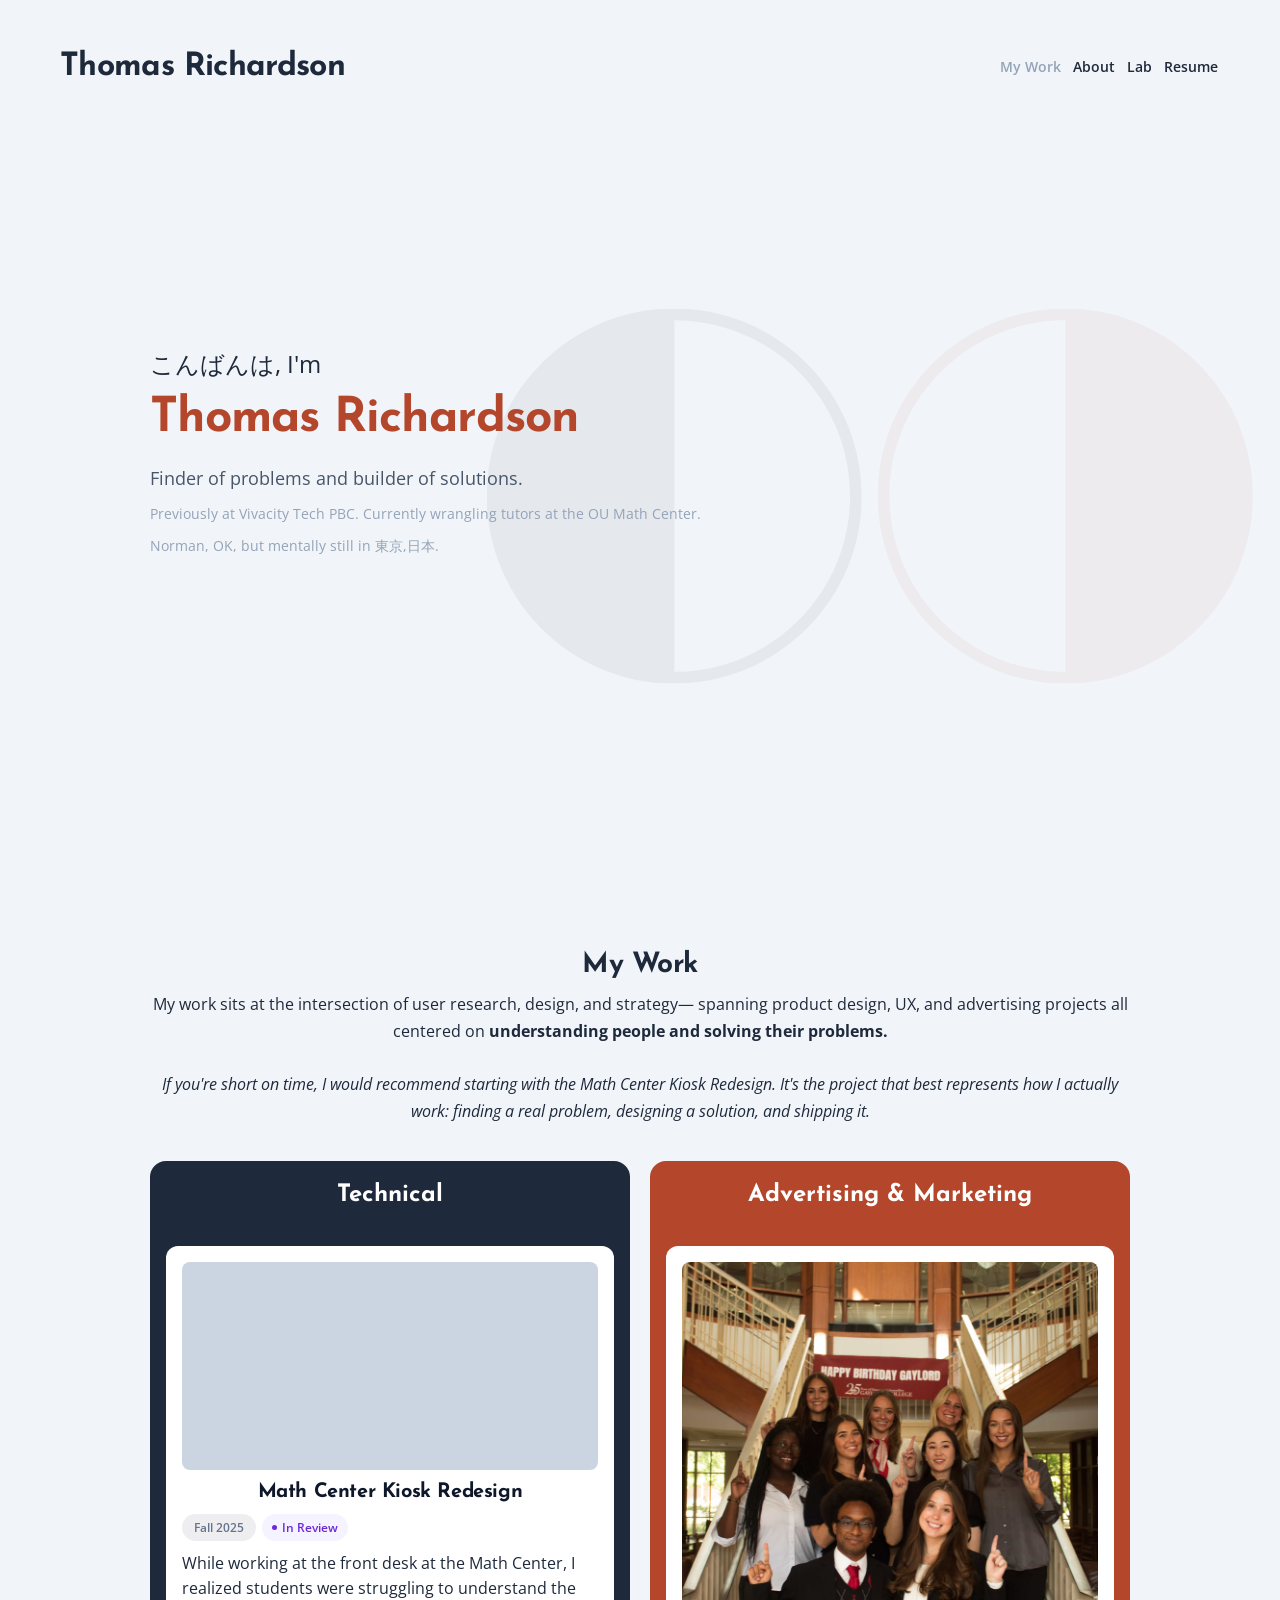
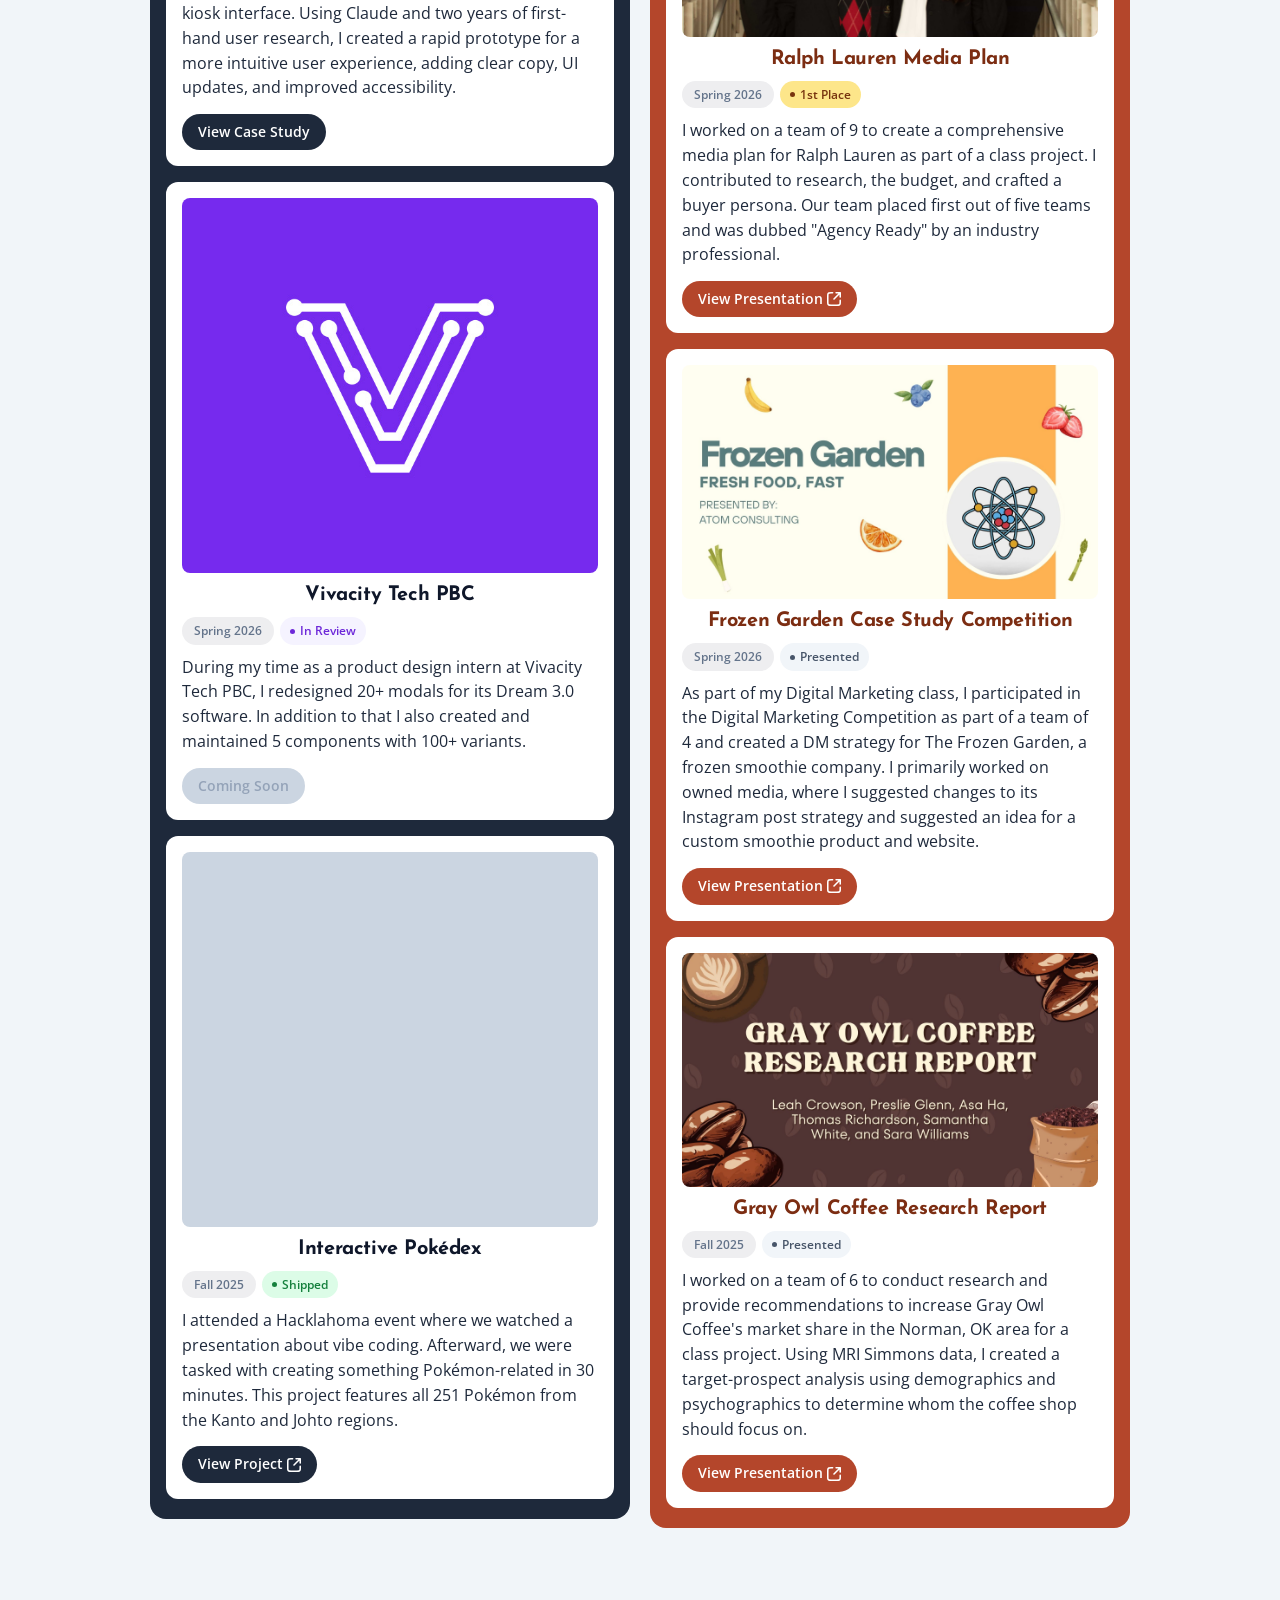
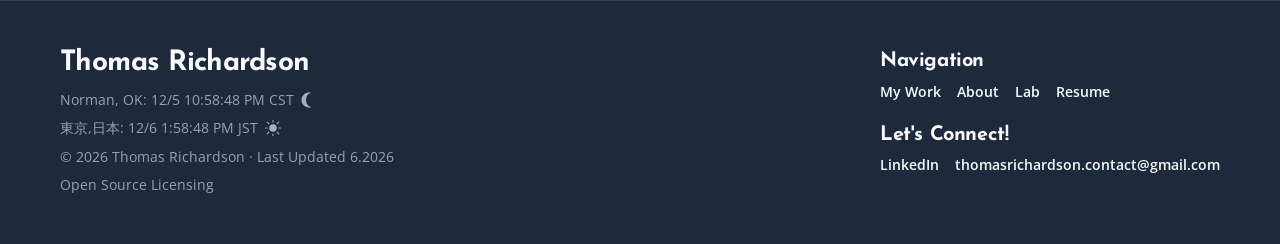
==== index.html @ 45c479e2 "small fixes" ====
<!DOCTYPE html>
<html lang="en">
<head>
    <meta charset="UTF-8">
    <meta name="viewport" content="width=device-width, initial-scale=1.0">
    <title>Thomas Richardson</title>

    <link rel="preconnect" href="https://fonts.googleapis.com">
    <link rel="preconnect" href="https://fonts.gstatic.com" crossorigin>
    <link href="https://fonts.googleapis.com/css2?family=Josefin+Sans:ital,wght@0,100..700;1,100..700&family=Open+Sans:ital,wght@0,300..800;1,300..800&display=swap" rel="stylesheet">

    <link rel="stylesheet" href="style.css">
    <link rel="icon" href="assets/icons/favicon-3.svg" type="image/x-icon">
</head>
<body>

    <header>
        <div class="header-brand">
            <h1>Thomas Richardson</h1>
        </div>
        <!-- What's 9+10? -->
        <nav>
            <a href="index.html" aria-current="page">My Work</a>
            <a href="about.html">About</a>
            <a href="lab.html">Lab</a>
            <a href="https://drive.google.com/file/d/1ifYvQtbWwjS5o_CL6y_tdVg-JoAAnCD_/view?usp=sharing" target="_blank" rel="noopener noreferrer">Resume</a>
        </nav>
    </header>

    <main>
        <!-- Hero -->
        <section id="hero-section">
            <div class="hero-bg-icons" aria-hidden="true">
                <img src="assets/icons/favicon-4.svg" alt="" class="hero-bg-icon">
                <img src="assets/icons/favicon-3.svg" alt="" class="hero-bg-icon">
            </div>
            <div class="hero-left">
                <p class="hero-greeting"><span id="hero-greeting-text"></span>, I'm</p>
                <h2 class="hero-name"><span class="hero-name-rust">Thomas Richardson</span></h2>
                <p class="hero-tagline">Finder of problems and builder of solutions.</p>
                <p class="hero-location">Previously at Vivacity Tech PBC. Currently wrangling tutors at the OU Math Center.</p>
                <p class="hero-location">Norman, OK, but mentally still in <span class="jp-label" data-translation="Tokyo, Japan">東京,日本</span>.</p>
            </div>
        </section>

        <!-- My Work -->
        <section id="work-section">
            <div class="work-intro">
                <h2>My Work</h2>
                <p>My work sits at the intersection of user research, design, and strategy— spanning product design, UX, and advertising projects all centered on <strong>understanding people and solving their problems.</strong></p>
                <br>
                <p><em>If you're short on time, I would recommend starting with the Math Center Kiosk Redesign. It's the project that best represents how I actually work: finding a real problem, designing a solution, and shipping it.</em></p>
            </div>

            <div class="project-grid">

                <!-- Technical Column -->
                <div class="column tech-column">
                    <div class="column-header">
                        <h3>Technical</h3>
                    </div>

                    <div class="project-card">
                        <video src="assets/mc-demo.mp4" class="card-img" autoplay loop muted playsinline style="height: auto !important; aspect-ratio: unset !important;"></video>
                        <h4>Math Center Kiosk Redesign</h4>
                        <div class="card-meta">
                            <span class="card-date">Fall 2025</span>
                            <span class="status-badge status-in-review">In Review</span>
                        </div>
                        <p>While working at the front desk at the Math Center, I realized students were struggling to understand the kiosk interface. Using Claude and two years of first-hand user research, I created a rapid prototype for a more intuitive user experience, adding clear copy, UI updates, and improved accessibility.</p>
                        <div class="card-actions">
                            <a href="math-center.html" class="btn-project-tech">View Case Study</a>
                        </div>
                    </div>
                    <div class="project-card">
                        <img src="assets/vivacity-tech.jpg" alt="Vivacity Tech PBC" class="card-img">
                        <h4>Vivacity Tech PBC</h4>
                        <div class="card-meta">
                            <span class="card-date">Spring 2026</span>
                            <span class="status-badge status-in-review">In Review</span>
                        </div>
                        <p>During my time as a product design intern at Vivacity Tech PBC, I redesigned 20+ modals for its Dream 3.0 software. In addition to that I also created and maintained 5 components with 100+ variants.</p>
                        <div class="card-actions">
                            <a href="https://www.vivacitytech.com/" target="_blank" rel="noopener noreferrer" class="btn-project-tech btn-coming-soon"><span class="status-pulse">Coming Soon</span></a>
                        </div>
                    </div>
                    <div class="project-card">
                        <video src="assets/pokemon-demo.mp4" class="card-img" autoplay loop muted playsinline></video>
                        <h4>Interactive Pokédex</h4>
                        <div class="card-meta">
                            <span class="card-date">Fall 2025</span>
                            <span class="status-badge status-shipped">Shipped</span>
                        </div>
                        <p>I attended a Hacklahoma event where we watched a presentation about vibe coding. Afterward, we were tasked with creating something Pokémon-related in 30 minutes. This project features all 251 Pokémon from the Kanto and Johto regions.</p>
                        <div class="card-actions">
                            <a href="https://thomvrich.github.io/pokedex/" target="_blank" rel="noopener noreferrer" class="btn-project-tech">View Project<img src="assets/icons/link-external.svg" alt="" class="link-icon"></a>
                        </div>
                    </div>
                </div>
                <!-- Advertising Column -->
                <div class="column creative-column">
                    <div class="column-header">
                        <h3>Advertising & Marketing</h3>
                    </div>

                    <div class="project-card">
                        <img src="assets/ralph-lauren-media-plan.jpg" alt="Ralph Lauren Media Plan" class="card-img">
                        <h4>Ralph Lauren Media Plan</h4>
                        <div class="card-meta">
                            <span class="card-date">Spring 2026</span>
                            <span class="status-badge status-first-place">1st Place</span>
                        </div>
                        <p>I worked on a team of 9 to create a comprehensive media plan for Ralph Lauren as part of a class project. I contributed to research, the budget, and crafted a buyer persona. Our team placed first out of five teams and was dubbed "Agency Ready" by an industry professional.</p>
                        <div class="card-actions">
                            <a href="https://canva.link/yveqeu5c62xsq5v" target="_blank" rel="noopener noreferrer" class="btn-project-ad">View Presentation<img src="assets/icons/link-external.svg" alt="" class="link-icon"></a>
                        </div>
                    </div>
                    <div class="project-card">
                        <img src="assets/frozen-garden.jpg" style="width: 100% !important; height: auto !important; aspect-ratio: 16 / 9 !important;" alt="Frozen Garden Case Study Competition" class="card-img">
                        <h4>Frozen Garden Case Study Competition</h4>
                        <div class="card-meta">
                            <span class="card-date">Spring 2026</span>
                            <span class="status-badge status-presented">Presented</span>
                        </div>
                        <p>As part of my Digital Marketing class, I participated in the Digital Marketing Competition as part of a team of 4 and created a DM strategy for The Frozen Garden, a frozen smoothie company. I primarily worked on owned media, where I suggested changes to its Instagram post strategy and suggested an idea for a custom smoothie product and website.</p>
                        <div class="card-actions">
                            <a href="https://canva.link/cnprqzi3uy7ta7w" target="_blank" rel="noopener noreferrer" class="btn-project-ad">View Presentation<img src="assets/icons/link-external.svg" alt="" class="link-icon"></a>
                        </div>
                    </div>
                    <div class="project-card">
                        <img src="assets/advertising-research.jpg" style="width: 100% !important; height: auto !important; aspect-ratio: 16 / 9 !important;" alt="Advertising Research Final Project" class="card-img">
                        <h4>Gray Owl Coffee Research Report</h4>
                        <div class="card-meta">
                            <span class="card-date">Fall 2025</span>
                            <span class="status-badge status-presented">Presented</span>
                        </div>
                        <p>I worked on a team of 6 to conduct research and provide recommendations to increase Gray Owl Coffee's market share in the Norman, OK area for a class project. Using MRI Simmons data, I created a target-prospect analysis using demographics and psychographics to determine whom the coffee shop should focus on.</p>
                        <div class="card-actions">
                            <a href="https://canva.link/pqfmdhbxn6gltbz" target="_blank" rel="noopener noreferrer" class="btn-project-ad">View Presentation<img src="assets/icons/link-external.svg" alt="" class="link-icon"></a>
                        </div>
                    </div>
                </div>

            </div>
        </section>


    </main>

    <footer>
        <div class="footer-brand">
            <div class="footer-name-row">
                <span class="footer-site-name">Thomas Richardson</span>
            </div>
            <p class="footer-clock">
                <span id="footer-clock"></span>
                <span id="theme-visual"></span>
            </p>
            <p class="footer-clock">
                <span class="tokyo-clock-wrap"><span class="jp-label" data-translation="Tokyo, Japan">東京,日本</span>: <span id="tokyo-clock"></span></span>
                <span id="tokyo-theme-visual"></span>
            </p>
            <p class="footer-copy">&copy; 2026 Thomas Richardson &middot; Last Updated 6.2026</p>
            <a href="https://docs.google.com/document/d/16V4528uCrrYZ_4m90_WsU16_pIoXTy917-zLf2wckFU/edit?usp=sharing" target="_blank" rel="noopener noreferrer" class="license-link"><p class="footer-copy">Open Source Licensing</p></a>
        </div>
        <div class="footer-right">
            <div class="footer-nav-section">
                <h4 class="footer-section-heading">Navigation</h4>
                <div class="footer-nav-links">
                    <a href="index.html">My Work</a>
                    <a href="about.html">About</a>
                    <a href="lab.html">Lab</a>
                    <a href="https://drive.google.com/file/d/1ifYvQtbWwjS5o_CL6y_tdVg-JoAAnCD_/view?usp=sharing" target="_blank" rel="noopener noreferrer">Resume</a>
                </div>
            </div>
            <div class="footer-connect-section">
                <h4 class="footer-section-heading">Let's Connect!</h4>
                <div class="footer-contact-links">
                    <button>
                        <a href="https://www.linkedin.com/in/thomas-richardson-73a6ba322/" target="_blank" rel="noopener noreferrer">LinkedIn</a>
                    </button>
                    <button onclick="copyEmail()" id="emailBtn">
                        <span id="emailText">thomasrichardson.contact@gmail.com</span>
                    </button>
                </div>
            </div>
        </div>
    </footer>

    <script src="script.js"></script>

</body>
</html>
---- style.css ----
:root {
  --bg-global: #F1F5F9;
  --bg-card: #FFFFFF;
  --text-main: #1E293B;
  --tech-header-bg: #1E293B;
  --tech-header-text: #FFFFFF;
  --tech-title: #0F172A;
  --tech-cta-bg: #1E293B;
  --tech-cta-hover: #334155;

  --ad-header-bg: #B4462B;
  --ad-header-text: #FFFFFF;
  --ad-title: #7C2D12;
  --ad-cta-bg: #B4462B;
  --ad-cta-hover: #C2593F;

  --font-headings: 'Josefin Sans', sans-serif;
  --font-body: 'Open Sans', sans-serif;
}

/* ══════════════════════════════════════════════════════════════
   TYPOGRAPHY — all font sizes live here, edit freely
   ══════════════════════════════════════════════════════════════
   Scale (Major Third, base 16px = 1rem):
     body / p   1rem        16px
     h4         1.25rem     20px
     h3         1.5rem      24px
     h2         1.75rem     28px
     h1         2rem        32px
   ══════════════════════════════════════════════════════════════ */

/* ─ Scale defaults (body base is set in the body rule below) ─ */
h1 { font-size: 2rem;    }    /* 32px */
h2 { font-size: 1.75rem; }    /* 28px */
h3 { font-size: 1.5rem;  }    /* 24px */
h4 { font-size: 1.25rem; }    /* 20px */

/* ─ Component overrides ─ */
nav a               { font-size: 0.875rem;  }  /* 14px                     */
.btn-project-tech,
.btn-project-ad     { font-size: 0.875rem; }  /* 14px — project CTAs      */
.footer-clock       { font-size: 0.875rem;  }  /* 14px                     */
.footer-copy        { font-size: 0.875rem;  }  /* 14px                     */

/* ─ Mobile (≤ 768px) ─ */
@media (max-width: 768px) {
  header h1 { font-size: 2.375rem;  }  /* 38px */
  nav a     { font-size: 0.8125rem; }  /* 13px */
}

/* ─ Small phones (≤ 480px) ─ */
@media (max-width: 480px) {
  header h1 { font-size: 1.875rem; }   /* 30px */
}

/* ══════════════════════════════════════════════════════════════ */

/* ── Reset ── */
html {
  scroll-behavior: smooth;
  box-sizing: border-box;
}
*, *::before, *::after {
  box-sizing: inherit;
}

body {
  margin: 0;
  padding: 0;
  font-size: 1rem;
  font-family: var(--font-body);
  background-color: var(--bg-global);
  color: var(--text-main);
  line-height: 1.6;
  -webkit-font-smoothing: antialiased;
  overflow-x: hidden;
}

h1, h2, h3, h4 {
  font-family: var(--font-headings);
  font-weight: 700;
  line-height: 1.2;
  letter-spacing: -0.02em;
  margin-top: 0;
  margin-bottom: 0.5em;
}

p {
  margin: 0;
}

/* ── Header ── */
header {
  display: flex;
  justify-content: space-between;
  align-items: center;
  padding: 48px 60px 5px;
  background-color: var(--bg-global);
}

header h1 {
  color: var(--tech-header-bg);
  margin: 0;
}

nav {
  display: flex;
  gap: 8px;
  align-items: center;
}

nav a {
  display: inline-block;
  padding: 4px 2px;
  background-color: transparent;
  color: var(--text-main);
  text-decoration: none;
  font-family: var(--font-body);
  font-weight: 600;
  white-space: nowrap;
  transition: color 0.2s ease;
}

nav a:not(.btn-project-ad):hover {
  color: var(--ad-header-bg);
}

nav a[aria-current="page"] {
  color: #94A3B8;
  cursor: default;
  pointer-events: none;
}

/* ── Main wrapper ── */
main {
  max-width: 1100px;
  margin: 0 auto;
  padding: 0 60px;
}

/* ── About ── */
#about-hero {
  padding: 48px 0 72px;
}

#about-hero h2 {
  margin-bottom: 28px;
}

.about-content {
  display: flex;
  gap: 32px;
  align-items: flex-start;
}

.avatar-frame {
  border-radius: 50%;
  padding: 5px;
  background: conic-gradient(var(--ad-header-bg) 0deg 360deg);
  display: inline-flex;
  flex-shrink: 0;
}

.avatar-frame:hover {
  background: conic-gradient(var(--ad-header-bg) 0deg 180deg, var(--tech-header-bg) 180deg 360deg);
}

.avatar {
  width: 150px;
  height: 150px;
  border-radius: 50%;
  object-fit: cover;
  display: block;
  background-color: #CBD5E1;
}

.about-text p + p {
  margin-top: 16px;
}

/* ── Hero ── */
#hero-section {
  position: relative;
  min-height: calc(100vh - 90px);
  display: flex;
  align-items: center;
  padding-bottom: 90px;
}

.hero-bg-icons {
  position: absolute;
  top: 50%;
  left: 50%;
  transform: translate(-20%, -50%);
  display: flex;
  align-items: center;
  gap: 16px;
  opacity: 0.05;
  z-index: 0;
  pointer-events: none;
}

.hero-bg-icon {
  width: 375px;
  height: 375px;
  display: block;
}

.hero-left {
  position: relative;
  z-index: 1;
  display: flex;
  flex-direction: column;
  gap: 10px;
  max-width: 600px;
}

.hero-greeting {
  font-family: var(--font-body);
  font-size: 1.5rem;
  font-weight: 400;
  color: var(--text-main);
  margin: 0;
  animation: heroFadeUp 0.5s ease both;
}

.hero-name {
  font-size: 3rem;
  margin: 0;
  line-height: 1.1;
  animation: heroFadeUp 0.5s ease both;
  animation-delay: 0.08s;
}

.hero-name-rust {
  color: var(--ad-header-bg);
}

.hero-tagline {
  font-size: 1.125rem;
  color: #475569;
  margin: 8px 0 0;
  animation: heroFadeUp 0.5s ease both;
  animation-delay: 0.14s;
}

#hero-greeting-text::after,
.jp-label::after {
  content: none;
}

#hero-greeting-text:hover::after,
.jp-label:hover::after {
  content: ' (' attr(data-translation) ')';
}

.hero-location {
  font-family: var(--font-body);
  font-size: 0.875rem;
  color: #94A3B8;
  margin: 0;
  animation: heroFadeUp 0.5s ease both;
  animation-delay: 0.2s;
}

@keyframes heroFadeUp {
  from { opacity: 0; transform: translateY(14px); }
  to   { opacity: 1; transform: translateY(0); }
}


/* ── My Work ── */
#work-section {
  padding: 48px 0 72px;
}

.work-intro {
  text-align: center;
  margin-bottom: 36px;
}

.work-intro h2 {
  margin-bottom: 8px;
}

.work-intro p {
  line-height: 1.7;
}

.project-grid {
  display: grid;
  grid-template-columns: 1fr 1fr;
  gap: 20px;
  align-items: start;
}

/* ── Columns ── */
.column {
  border-radius: 16px;
  overflow: hidden;
  display: flex;
  flex-direction: column;
  gap: 16px;
  padding-bottom: 20px;
}

.tech-column     { background-color: var(--tech-header-bg); }
.creative-column { background-color: var(--ad-header-bg); }
.neutral-column  { background-color: #475569; }
.detail-exp-card { background-color: var(--ad-header-bg); }

.column-header {
  padding: 20px 16px;
  text-align: center;
}

.column-header h3 {
  color: #FFFFFF;
  margin: 0;
  letter-spacing: 0;
}

/* ── Project cards ── */
.project-card {
  background-color: var(--bg-card);
  border-radius: 12px;
  margin: 0 16px;
  padding: 16px;
  display: flex;
  flex-direction: column;
  gap: 10px;
}

.card-img {
  width: 100%;
  height: 375px;
  object-fit: cover;
  border-radius: 8px;
  flex-shrink: 0;
  background-color: #CBD5E1;
}

.project-card h4 {
  text-align: center;
  margin: 0;
}

.tech-column .project-card h4 { color: var(--tech-title); }
.creative-column  .project-card h4  { color: var(--ad-title); }

.project-card p {
  line-height: 1.55;
}

.card-actions {
  display: flex;
  gap: 8px;
  flex-wrap: wrap;
  margin-top: 4px;
}

.card-meta {
  display: flex;
  align-items: center;
  gap: 6px;
  flex-wrap: wrap;
}

.card-date {
  display: inline-block;
  padding: 4px 12px;
  border-radius: 999px;
  font-family: var(--font-body);
  font-size: 0.75rem;
  font-weight: 600;
  background: rgba(15, 23, 42, 0.07);
  color: #64748B;
}

.status-badge {
  display: inline-flex;
  align-items: center;
  gap: 5px;
  padding: 4px 10px;
  border-radius: 999px;
  font-family: var(--font-body);
  font-size: 0.75rem;
  font-weight: 600;
}

.status-badge::before {
  content: '';
  width: 5px;
  height: 5px;
  border-radius: 50%;
  background: currentColor;
  flex-shrink: 0;
}

.status-shipped      { background: #DCFCE7; color: #15803D; }
.status-in-review    { background: #F5F3FF; color: #6D28D9; }
.status-presented    { background: #F1F5F9; color: #475569; }
.status-first-place  { background: #FDE68A; color: #78350F; }

.btn-project-tech,
.btn-project-ad {
  display: inline-flex;
  align-items: center;
  padding: 7px 16px;
  border-radius: 999px;
  font-family: var(--font-body);
  font-weight: 600;
  text-decoration: none;
  transition: background-color 0.2s ease;
}

.btn-project-tech {
  background-color: var(--tech-cta-bg);
  color: var(--tech-header-text);
}
.btn-project-tech:hover { background-color: var(--tech-cta-hover); }

.btn-project-ad {
  background-color: var(--ad-cta-bg);
  color: var(--ad-header-text);
}
.btn-project-ad:hover { background-color: var(--ad-cta-hover); }

.btn-coming-soon {
  background-color: #CBD5E1;
  color: #94A3B8;
  cursor: not-allowed;
  pointer-events: none;
}



/* ── Split Brain ── */
#split-brain {
  padding: 48px 0 72px;
  text-align: center;
}

.split-brain-icons {
  display: flex;
  justify-content: center;
  align-items: center;
  gap: 8px;
  margin-bottom: 20px;
}

.split-brain-icon {
  width: 80px;
  height: 80px;
}

.split-brain-heading {
  margin-bottom: 12px;
}

.split-brain-copy {
  max-width: 480px;
  margin: 0 auto;
  color: #64748B;
  line-height: 1.7;
}

/* ── Education & Experience ── */
#bio-details {
  padding: 48px 0 72px;
}

.detail-card {
  background-color: var(--bg-card);
  border-radius: 12px;
  margin: 0 16px;
  padding: 16px;
  display: flex;
  flex-direction: column;
  gap: 4px;
}

.detail-institution {
  font-weight: 600;
  margin-bottom: 2px;
}

.detail-location {
  margin-bottom: 10px;
}

/* ── Tools ── */
#tools-section {
  padding: 48px 0 72px;
  text-align: center;
}

#tools-section h2 {
  margin-bottom: 32px;
}


/* The viewport window that crops the overflow */
.marquee-container {
  overflow: hidden;
  display: flex;
  user-select: none;
  
  /* 🛠️ FIX 2: Constrain the width and center it on the desktop layout */
  max-width: 600px;     /* Adjust this number down if you want it even narrower */
  margin: 0 auto;       /* Centers the container horizontally on the page */

  /* Premium edge fade-out gradient mask */
  mask-image: linear-gradient(
    to right,
    transparent,
    #000 15%,
    #000 85%,
    transparent
  );
  -webkit-mask-image: linear-gradient(
    to right,
    transparent,
    #000 15%,
    #000 85%,
    transparent
  );
}

/* The structural scrolling track */
.marquee-track {
  display: flex;
  width: max-content;
  animation: scrollMarquee 25s linear infinite;
  padding: 48px 0 12px;
}

/* Pause everything gracefully when looking closely at an icon */
.marquee-track:hover {
  animation-play-state: paused;
}

/* Handles the inline flex spacing for each group block */
.marquee-group {
  display: flex;
  align-items: center;
  justify-content: space-around;
  gap: 32px;            /* Clean spacing between the tool icons */
  padding-right: 32px;   /* Must match the gap exactly for a perfect loop jump */
}

.tool-wrap {
  position: relative;
  display: inline-flex;
  align-items: center;
  justify-content: center;
}

.tool-wrap::after {
  content: attr(data-label);
  position: absolute;
  bottom: calc(100% + 10px);
  left: 50%;
  transform: translateX(-50%);
  background: #1E293B;
  color: #F8FAFC;
  font-family: var(--font-body);
  font-size: 0.6875rem;
  font-weight: 600;
  letter-spacing: 0.02em;
  padding: 4px 10px;
  border-radius: 999px;
  white-space: nowrap;
  opacity: 0;
  pointer-events: none;
  transition: opacity 0.15s ease;
}

.tool-wrap:hover::after {
  opacity: 1;
}

.tool-icon {
  width: 64px;
  height: 64px;
  object-fit: contain;
  border-radius: 8px;
  transition: transform 0.3s cubic-bezier(0.34, 1.56, 0.64, 1), filter 0.2s ease;
}

.tool-icon:hover {
  filter: brightness(1.1);
  transform: translateY(-4px) scale(1.08);
}

/* The core engine keyframe */
@keyframes scrollMarquee {
  0% {
    transform: translateX(0);
  }
  100% {
    transform: translateX(-50%);
  }
}
/* ── Footer ── */
footer {
  padding: 48px 60px;
  background-color: var(--tech-header-bg);
  border-top: 1px solid #334155;
  display: flex;
  justify-content: space-between;
  align-items: flex-start;
  gap: 60px;
}

.footer-brand {
  display: flex;
  flex-direction: column;
  gap: 6px;
}


.footer-name-row {
  display: flex;
  align-items: baseline;
  gap: 10px;
  margin-bottom: 6px;
}

.footer-site-name {
  font-family: var(--font-headings);
  font-weight: 700;
  font-size: 1.75rem;
  letter-spacing: -0.02em;
  line-height: 1;
  color: #F8FAFC;
}

.footer-clock {
  color: #94A3B8;
  display: flex;
  align-items: center;
  gap: 6px;
}

.footer-copy {
  color: #94A3B8;
}

.footer-section-heading {
  color: #F8FAFC;
  margin: 0 0 8px;
  text-align: left;
}

.theme-icon {
  width: 18px;
  height: 18px;
  flex-shrink: 0;
  display: block;
  filter: brightness(0) saturate(100%) invert(68%) sepia(10%) saturate(440%) hue-rotate(183deg) brightness(101%) contrast(90%);
}

.license-link {
  color: #94A3B8;
  text-decoration: none;
  transition: color 0.2s ease;
}

.license-link:hover {
  color: #CBD5E1;
}

.footer-right {
  display: flex;
  flex-direction: column;
  gap: 20px;
  align-items: flex-start;
  flex-shrink: 0;
}

.footer-nav-links {
  display: flex;
  gap: 16px;
  flex-wrap: wrap;
}

.footer-nav-links a {
  color: #F8FAFC;
  text-decoration: none;
  font-family: var(--font-body);
  font-size: 0.875rem;
  font-weight: 600;
  transition: color 0.2s ease;
}

.footer-nav-links a:hover {
  color: #CBD5E1;
}

.footer-contact-links {
  display: flex;
  gap: 16px;
  flex-wrap: wrap;
}

.footer-contact-links a,
.footer-contact-links button {
  color: #F8FAFC;
  text-decoration: none;
  background: none;
  border: none;
  padding: 0;
  font-family: var(--font-body);
  font-size: 0.875rem;
  font-weight: 600;
  cursor: pointer;
  transition: color 0.2s ease;
}

.footer-contact-links a:hover,
.footer-contact-links button:hover {
  color: #CBD5E1;
}

.link-icon {
  width: 14px;
  height: 14px;
  vertical-align: middle;
  margin-left: 4px;
}

.flag-icon {
  width: 20px;
  height: 14px;
  object-fit: cover;
  vertical-align: middle;
  border-radius: 2px;
  margin-right: 2px;
}


/* ── Responsive: tablet & mobile (≤ 768px) ── */
@media (max-width: 768px) {
  header {
    flex-direction: column;
    align-items: flex-start;
    gap: 10px;
    padding: 14px 24px;
  }

  nav {
    flex-wrap: wrap;
  }

  nav a {
    padding: 6px 14px;
  }

  main {
    padding: 0 24px;
  }

  #about-hero {
    padding: 36px 0 56px;
  }

  .about-content {
    flex-direction: column;
    align-items: center;
  }

  .project-grid {
    grid-template-columns: 1fr;
  }

  .card-img {
    height: 220px;
  }

  #bio-details {
    flex-direction: column;
    gap: 40px;
    padding: 36px 0 56px;
  }

  #tools-section {
    padding: 36px 0 56px;
  }

  footer {
    flex-direction: column;
    gap: 36px;
    padding: 36px 24px;
  }

}

/* ── Responsive: small phones (≤ 480px) ── */
@media (max-width: 480px) {
  main {
    padding: 0 16px;
  }

  footer {
    padding: 32px 16px;
  }
}

/* ── Case study page ── */
.case-study-page main {
  max-width: 900px;
  padding: 48px 60px 80px;
}

.case-study-hero {
  margin-bottom: 48px;
}

.case-study-hero h1 {
  color: var(--tech-title);
}

.case-study-subtitle {
  color: #475569;
  font-size: 0.9375rem;
  margin-top: 8px;
}

.case-study-section {
  margin-bottom: 40px;
}

.case-study-section h2 {
  font-size: 1.125rem;
  color: var(--tech-title);
  margin-bottom: 12px;
}

.case-study-section p,
.case-study-section ul {
  color: #475569;
  line-height: 1.8;
}

.case-study-section ul {
  margin: 0;
  padding-left: 20px;
}

.case-study-section li {
  margin-bottom: 10px;
}

.case-study-actions {
  margin-top: 16px;
}

.case-study-hero-video {
  width: 100%;
  border-radius: 12px;
  margin-top: 24px;
  display: block;
  box-shadow: 0 8px 24px rgba(15, 23, 42, 0.12);
}

.case-study-gallery {
  display: flex;
  flex-direction: column;
  gap: 32px;
  margin-top: 16px;
}

.case-study-figure {
  width: 75%;
  margin: 0 auto;
}

.case-study-img {
  width: 100%;
  height: auto;
  border-radius: 8px;
  border: 1px solid #E2E8F0;
  display: block;
  box-shadow: 0 8px 24px rgba(15, 23, 42, 0.12);
}

.case-study-figure figcaption {
  font-family: var(--font-body);
  font-size: 0.8125rem;
  color: #64748B;
  text-align: center;
  margin-top: 8px;
}

@media (max-width: 480px) {
  .case-study-figure {
    width: 100%;
  }
}

@media (max-width: 768px) {
  .case-study-page main {
    padding: 36px 24px 64px;
  }
}

@media (max-width: 480px) {
  .case-study-page main {
    padding: 28px 16px 56px;
  }
}

/* ── Lab page ── */
#lab-section {
  padding: 48px 0 72px;
}

.lab-project {
  margin-bottom: 48px;
}

.lab-ad-gallery {
  display: grid;
  grid-template-columns: repeat(4, 1fr);
  gap: 12px;
  align-items: start;
}

.lab-ad-item {
  margin: 0;
}

.lab-ad-item img,
.lab-ad-item video {
  width: 100%;
  height: auto;
  border-radius: 8px;
  display: block;
  cursor: zoom-in;
}

.lab-zoom-overlay {
  position: fixed;
  inset: 0;
  background: rgba(15, 23, 42, 0.90);
  z-index: 1000;
  display: flex;
  align-items: center;
  justify-content: center;
  padding: 24px;
  opacity: 0;
  pointer-events: none;
  transition: opacity 0.2s ease;
  cursor: zoom-out;
}

.lab-zoom-overlay.active {
  opacity: 1;
  pointer-events: all;
}

.lab-zoom-media {
  max-width: 90vw;
  max-height: 88vh;
  border-radius: 8px;
  object-fit: contain;
  display: block;
  cursor: default;
}

.lab-zoom-close {
  position: fixed;
  top: 20px;
  right: 24px;
  background: rgba(255, 255, 255, 0.15);
  border: none;
  color: #fff;
  font-size: 1.125rem;
  width: 40px;
  height: 40px;
  border-radius: 50%;
  cursor: pointer;
  display: flex;
  align-items: center;
  justify-content: center;
  transition: background 0.2s ease;
  z-index: 1001;
}

.lab-zoom-close:hover {
  background: rgba(255, 255, 255, 0.28);
}

@media (max-width: 768px) {
  .lab-ad-gallery {
    grid-template-columns: repeat(2, 1fr);
    gap: 10px;
  }
}
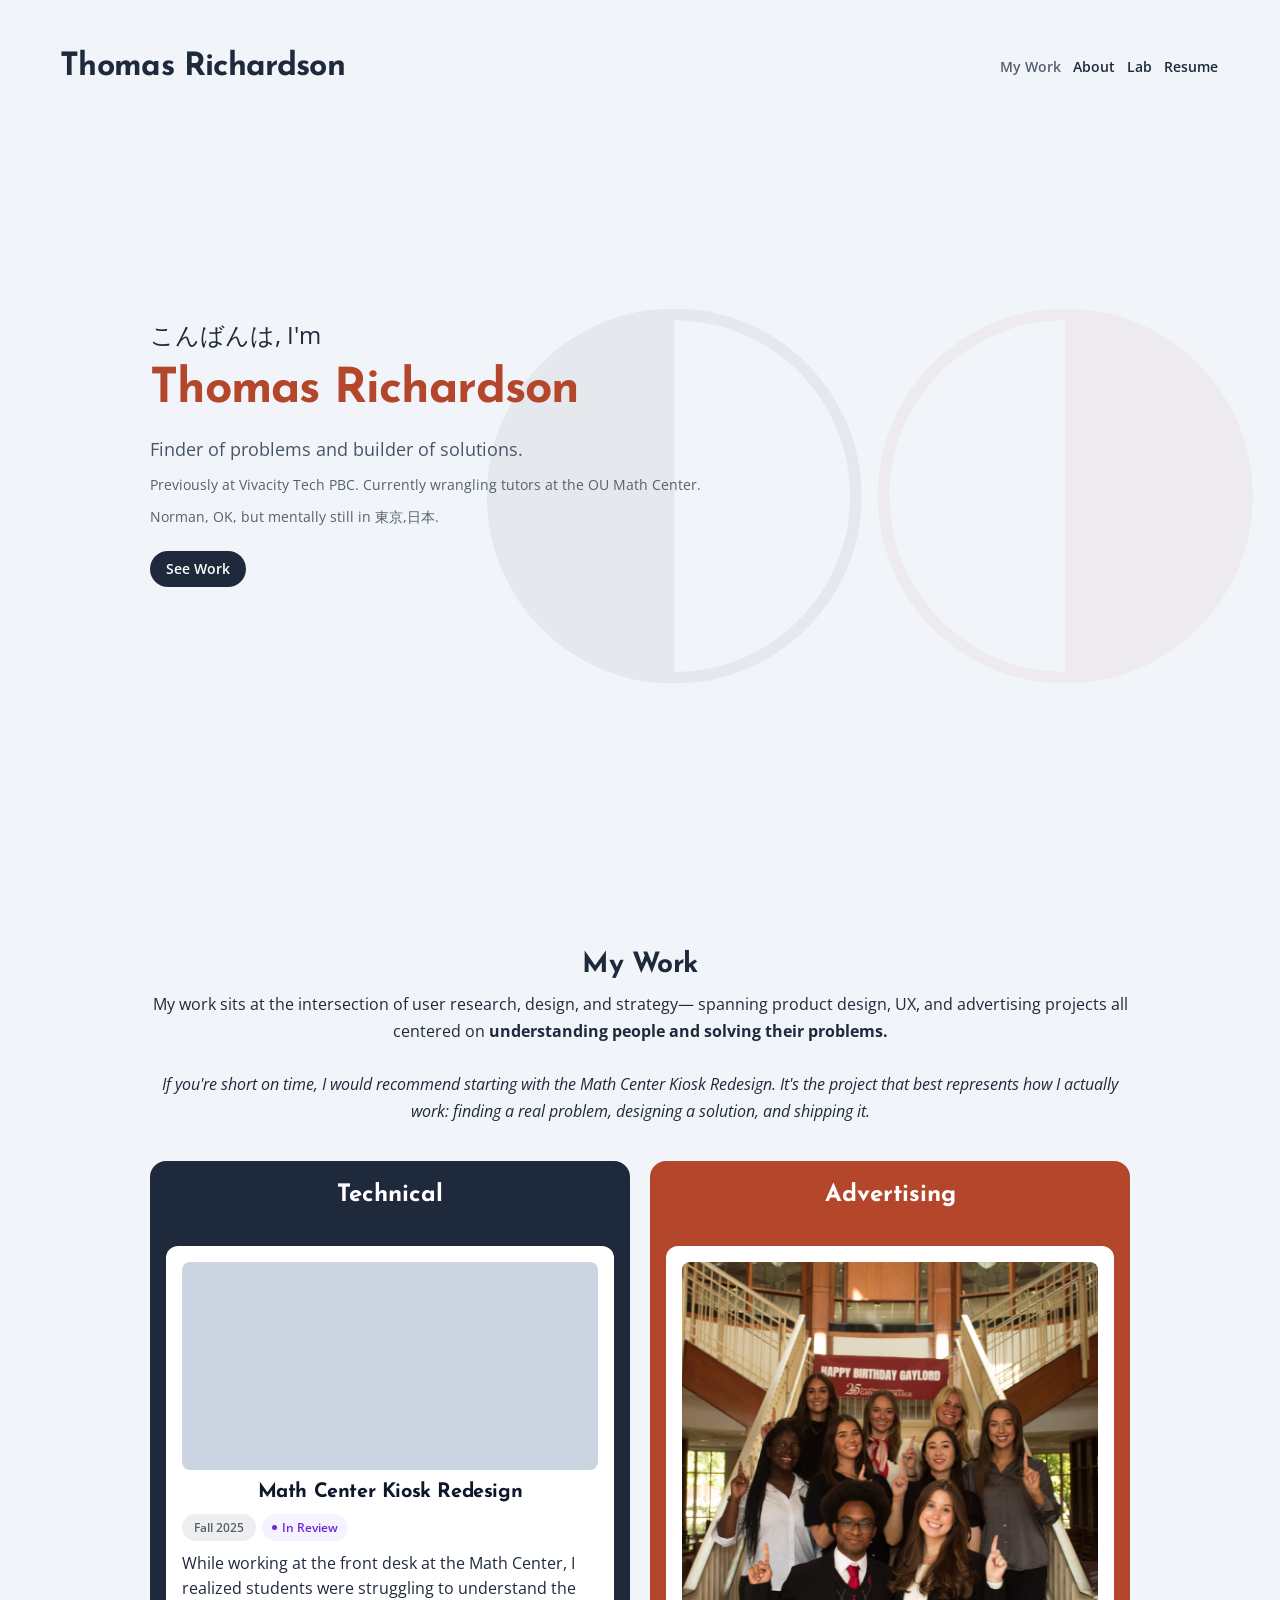
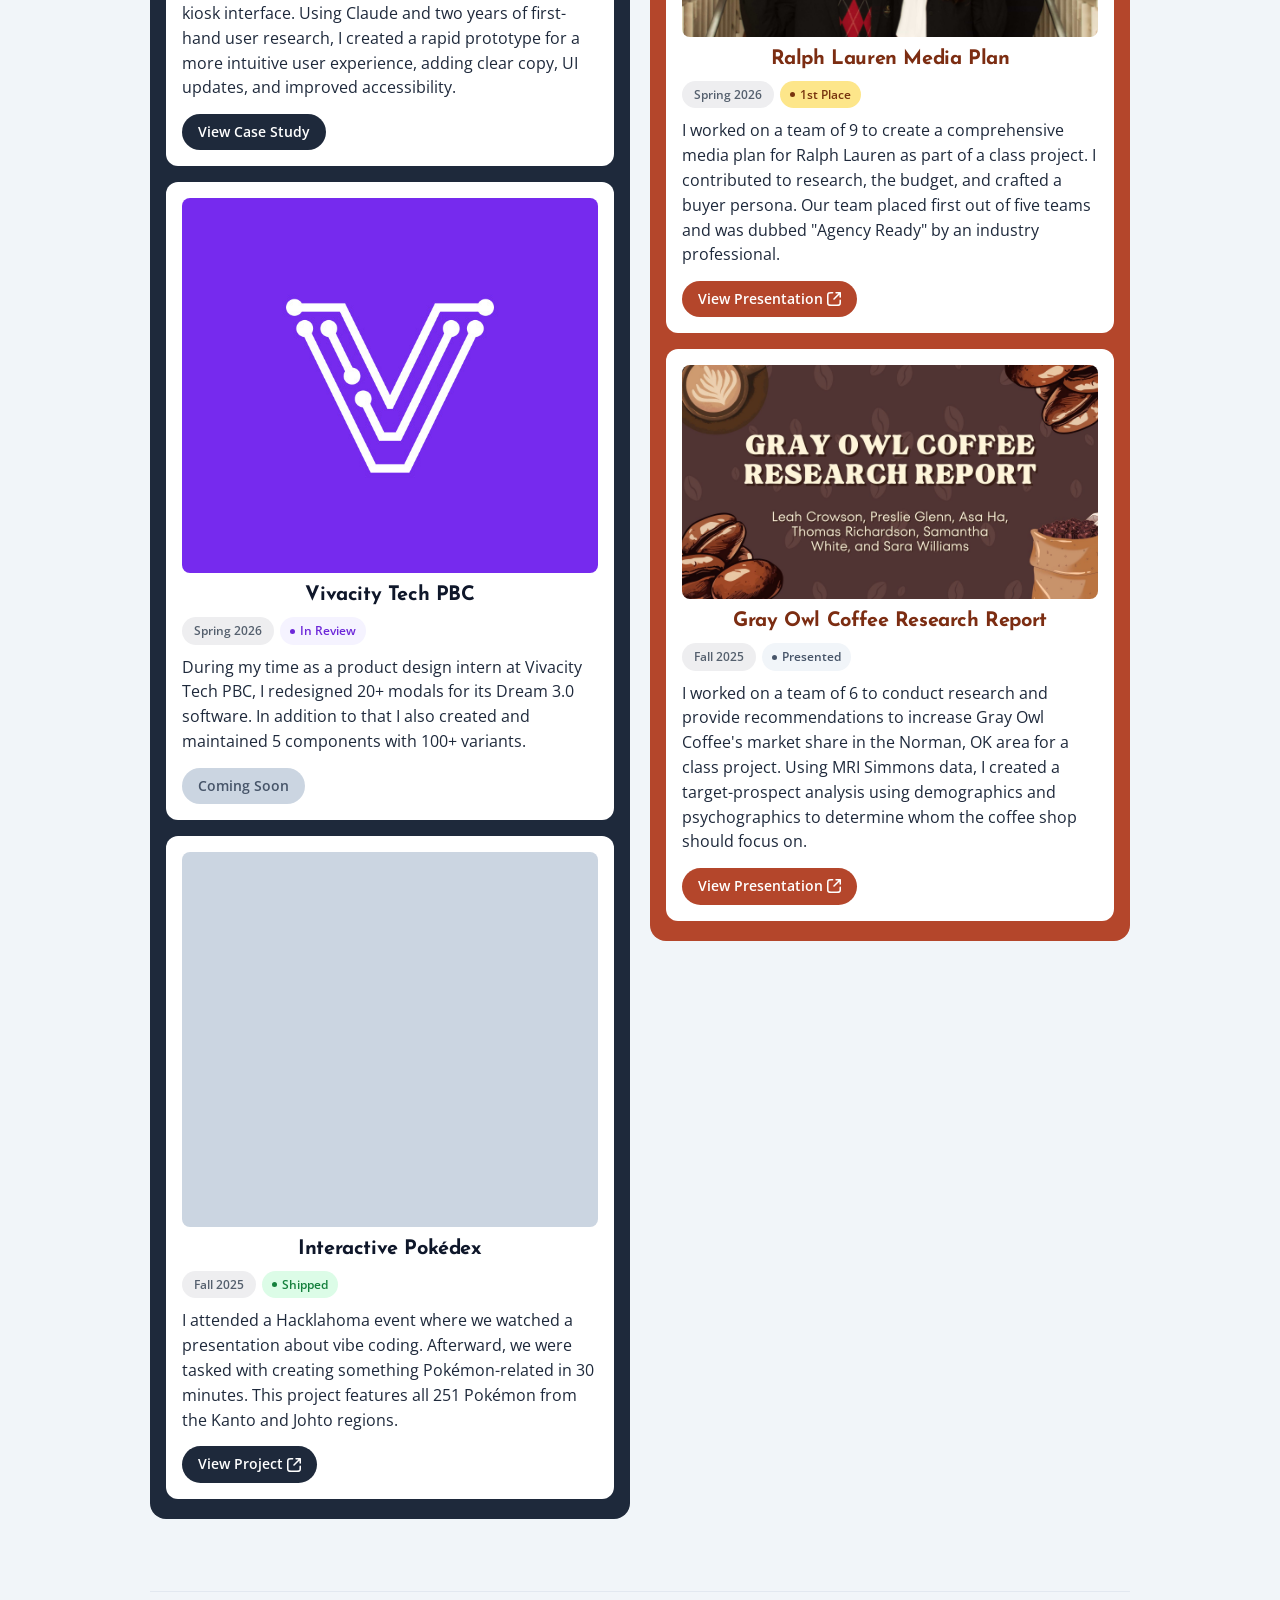
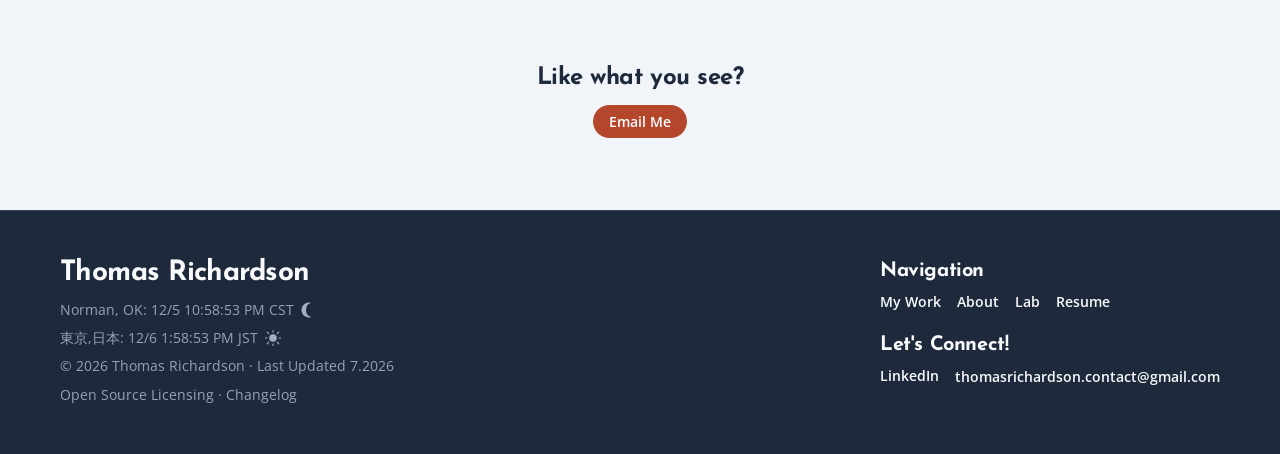
==== commit bca39df1: "Fix a11y/perf issues from impeccable audit; redact exposed IDs Removes real-looking credentials from" ====
--- a/index.html
+++ b/index.html
@@ -4,30 +4,52 @@
     <meta charset="UTF-8">
     <meta name="viewport" content="width=device-width, initial-scale=1.0">
     <title>Thomas Richardson</title>
-
+    <!-- SEO -->
+<meta name="description" content="Thomas Richardson is a Creative PM and UX designer based in Norman, OK — bridging advertising strategy and product thinking to build intentional user experiences.">
+<meta name="author" content="Thomas Richardson">
+<meta name="robots" content="index, follow">
+<link rel="canonical" href="https://thomasvrichardson.me/">
+
+<!-- Open Graph (LinkedIn, Slack, Discord previews) -->
+<meta property="og:type" content="website">
+<meta property="og:url" content="https://thomasvrichardson.me/">
+<meta property="og:title" content="Thomas Richardson — Creative PM & UX Designer">
+<meta property="og:description" content="Bridging advertising strategy and product thinking to build intentional user experiences. Currently open to PM, UX Design, and UX Research opportunities.">
+<meta property="og:image" content="https://thomasvrichardson.me/assets/og-preview.jpg">
+<meta property="og:image:width" content="1200">
+<meta property="og:image:height" content="630">
+<meta property="og:site_name" content="Thomas Richardson">
+
+<!-- Twitter / X Card -->
+<meta name="twitter:card" content="summary_large_image">
+<meta name="twitter:url" content="https://thomasvrichardson.me/">
+<meta name="twitter:title" content="Thomas Richardson — Creative PM & UX Designer">
+<meta name="twitter:description" content="Bridging advertising strategy and product thinking to build intentional user experiences.">
+<meta name="twitter:image" content="https://thomasvrichardson.me/assets/og-preview.jpg">
     <link rel="preconnect" href="https://fonts.googleapis.com">
     <link rel="preconnect" href="https://fonts.gstatic.com" crossorigin>
-    <link href="https://fonts.googleapis.com/css2?family=Josefin+Sans:ital,wght@0,100..700;1,100..700&family=Open+Sans:ital,wght@0,300..800;1,300..800&display=swap" rel="stylesheet">
+    <link href="https://fonts.googleapis.com/css2?family=Josefin+Sans:wght@700&family=Open+Sans:ital,wght@0,400;0,600;0,700;1,400&display=swap" rel="stylesheet">
 
     <link rel="stylesheet" href="style.css">
     <link rel="icon" href="assets/icons/favicon-3.svg" type="image/x-icon">
 </head>
 <body>
 
+    <a href="#main" class="skip-link">Skip to main content</a>
+
     <header>
         <div class="header-brand">
             <h1>Thomas Richardson</h1>
         </div>
-        <!-- What's 9+10? -->
         <nav>
             <a href="index.html" aria-current="page">My Work</a>
             <a href="about.html">About</a>
             <a href="lab.html">Lab</a>
-            <a href="https://drive.google.com/file/d/1ifYvQtbWwjS5o_CL6y_tdVg-JoAAnCD_/view?usp=sharing" target="_blank" rel="noopener noreferrer">Resume</a>
+            <a href="documents/resume.pdf" target="_blank" rel="noopener noreferrer">Resume</a>
         </nav>
     </header>
 
-    <main>
+    <main id="main">
         <!-- Hero -->
         <section id="hero-section">
             <div class="hero-bg-icons" aria-hidden="true">
@@ -39,10 +61,10 @@
                 <h2 class="hero-name"><span class="hero-name-rust">Thomas Richardson</span></h2>
                 <p class="hero-tagline">Finder of problems and builder of solutions.</p>
                 <p class="hero-location">Previously at Vivacity Tech PBC. Currently wrangling tutors at the OU Math Center.</p>
-                <p class="hero-location">Norman, OK, but mentally still in <span class="jp-label" data-translation="Tokyo, Japan">東京,日本</span>.</p>
+                <p class="hero-location">Norman, OK, but mentally still in <span class="jp-label" lang="ja" data-translation="Tokyo, Japan">東京,日本</span>.</p>
+                <a href="#work-section" class="btn-project-tech hero-cta">See Work</a>
             </div>
         </section>
-
         <!-- My Work -->
         <section id="work-section">
             <div class="work-intro">
@@ -51,9 +73,7 @@
                 <br>
                 <p><em>If you're short on time, I would recommend starting with the Math Center Kiosk Redesign. It's the project that best represents how I actually work: finding a real problem, designing a solution, and shipping it.</em></p>
             </div>
-
             <div class="project-grid">
-
                 <!-- Technical Column -->
                 <div class="column tech-column">
                     <div class="column-header">
@@ -61,7 +81,7 @@
                     </div>
 
                     <div class="project-card">
-                        <video src="assets/mc-demo.mp4" class="card-img" autoplay loop muted playsinline style="height: auto !important; aspect-ratio: unset !important;"></video>
+                        <video src="assets/mc-demo.mp4" class="card-img" autoplay loop muted playsinline aria-label="Looping demo of the redesigned Math Center check-in kiosk" style="height: auto !important; aspect-ratio: unset !important;"></video>
                         <h4>Math Center Kiosk Redesign</h4>
                         <div class="card-meta">
                             <span class="card-date">Fall 2025</span>
@@ -73,7 +93,7 @@
                         </div>
                     </div>
                     <div class="project-card">
-                        <img src="assets/vivacity-tech.jpg" alt="Vivacity Tech PBC" class="card-img">
+                        <img src="assets/vivacity-tech.jpg" alt="Vivacity Tech PBC" class="card-img" width="600" height="600" loading="lazy">
                         <h4>Vivacity Tech PBC</h4>
                         <div class="card-meta">
                             <span class="card-date">Spring 2026</span>
@@ -85,7 +105,7 @@
                         </div>
                     </div>
                     <div class="project-card">
-                        <video src="assets/pokemon-demo.mp4" class="card-img" autoplay loop muted playsinline></video>
+                        <video src="assets/pokemon-demo.mp4" class="card-img" autoplay loop muted playsinline aria-label="Looping demo of the interactive Pokédex web app"></video>
                         <h4>Interactive Pokédex</h4>
                         <div class="card-meta">
                             <span class="card-date">Fall 2025</span>
@@ -100,11 +120,11 @@
                 <!-- Advertising Column -->
                 <div class="column creative-column">
                     <div class="column-header">
-                        <h3>Advertising & Marketing</h3>
-                    </div>
-
-                    <div class="project-card">
-                        <img src="assets/ralph-lauren-media-plan.jpg" alt="Ralph Lauren Media Plan" class="card-img">
+                        <h3>Advertising</h3>
+                    </div>
+
+                    <div class="project-card">
+                        <img src="assets/ralph-lauren-media-plan.jpg" alt="Ralph Lauren Media Plan" class="card-img" width="3456" height="5184" loading="lazy">
                         <h4>Ralph Lauren Media Plan</h4>
                         <div class="card-meta">
                             <span class="card-date">Spring 2026</span>
@@ -112,23 +132,11 @@
                         </div>
                         <p>I worked on a team of 9 to create a comprehensive media plan for Ralph Lauren as part of a class project. I contributed to research, the budget, and crafted a buyer persona. Our team placed first out of five teams and was dubbed "Agency Ready" by an industry professional.</p>
                         <div class="card-actions">
-                            <a href="https://canva.link/yveqeu5c62xsq5v" target="_blank" rel="noopener noreferrer" class="btn-project-ad">View Presentation<img src="assets/icons/link-external.svg" alt="" class="link-icon"></a>
-                        </div>
-                    </div>
-                    <div class="project-card">
-                        <img src="assets/frozen-garden.jpg" style="width: 100% !important; height: auto !important; aspect-ratio: 16 / 9 !important;" alt="Frozen Garden Case Study Competition" class="card-img">
-                        <h4>Frozen Garden Case Study Competition</h4>
-                        <div class="card-meta">
-                            <span class="card-date">Spring 2026</span>
-                            <span class="status-badge status-presented">Presented</span>
-                        </div>
-                        <p>As part of my Digital Marketing class, I participated in the Digital Marketing Competition as part of a team of 4 and created a DM strategy for The Frozen Garden, a frozen smoothie company. I primarily worked on owned media, where I suggested changes to its Instagram post strategy and suggested an idea for a custom smoothie product and website.</p>
-                        <div class="card-actions">
-                            <a href="https://canva.link/cnprqzi3uy7ta7w" target="_blank" rel="noopener noreferrer" class="btn-project-ad">View Presentation<img src="assets/icons/link-external.svg" alt="" class="link-icon"></a>
-                        </div>
-                    </div>
-                    <div class="project-card">
-                        <img src="assets/advertising-research.jpg" style="width: 100% !important; height: auto !important; aspect-ratio: 16 / 9 !important;" alt="Advertising Research Final Project" class="card-img">
+                            <a href="documents/admediapres.pdf" target="_blank" rel="noopener noreferrer" class="btn-project-ad">View Presentation<img src="assets/icons/link-external.svg" alt="" class="link-icon"></a>
+                        </div>
+                    </div>
+                    <div class="project-card">
+                        <img src="assets/advertising-research.jpg" style="width: 100% !important; height: auto !important; aspect-ratio: 16 / 9 !important;" alt="Advertising Research Final Project" class="card-img" width="1920" height="1080" loading="lazy">
                         <h4>Gray Owl Coffee Research Report</h4>
                         <div class="card-meta">
                             <span class="card-date">Fall 2025</span>
@@ -136,14 +144,19 @@
                         </div>
                         <p>I worked on a team of 6 to conduct research and provide recommendations to increase Gray Owl Coffee's market share in the Norman, OK area for a class project. Using MRI Simmons data, I created a target-prospect analysis using demographics and psychographics to determine whom the coffee shop should focus on.</p>
                         <div class="card-actions">
-                            <a href="https://canva.link/pqfmdhbxn6gltbz" target="_blank" rel="noopener noreferrer" class="btn-project-ad">View Presentation<img src="assets/icons/link-external.svg" alt="" class="link-icon"></a>
+                            <a href="documents/adresearchpres.pdf" target="_blank" rel="noopener noreferrer" class="btn-project-ad">View Presentation<img src="assets/icons/link-external.svg" alt="" class="link-icon"></a>
                         </div>
                     </div>
                 </div>
 
             </div>
         </section>
-
+        <section id="cta-section">
+            <h3>Like what you see?</h3>
+            <button onclick="copyCta()" class="btn-project-ad cta-btn" id="ctaBtn">
+                <span id="ctaText">Email Me</span>
+            </button>
+        </section>
 
     </main>
 
@@ -157,11 +170,11 @@
                 <span id="theme-visual"></span>
             </p>
             <p class="footer-clock">
-                <span class="tokyo-clock-wrap"><span class="jp-label" data-translation="Tokyo, Japan">東京,日本</span>: <span id="tokyo-clock"></span></span>
+                <span class="tokyo-clock-wrap"><span class="jp-label" lang="ja" data-translation="Tokyo, Japan">東京,日本</span>: <span id="tokyo-clock"></span></span>
                 <span id="tokyo-theme-visual"></span>
             </p>
-            <p class="footer-copy">&copy; 2026 Thomas Richardson &middot; Last Updated 6.2026</p>
-            <a href="https://docs.google.com/document/d/16V4528uCrrYZ_4m90_WsU16_pIoXTy917-zLf2wckFU/edit?usp=sharing" target="_blank" rel="noopener noreferrer" class="license-link"><p class="footer-copy">Open Source Licensing</p></a>
+            <p class="footer-copy">&copy; 2026 Thomas Richardson &middot; Last Updated 7.2026</p>
+            <p class="footer-copy"><a href="https://docs.google.com/document/d/16V4528uCrrYZ_4m90_WsU16_pIoXTy917-zLf2wckFU/edit?usp=sharing" target="_blank" rel="noopener noreferrer" class="license-link">Open Source Licensing</a> &middot; <a href="https://github.com/thomvrich/portfolio" target="_blank" rel="noopener noreferrer" class="license-link">Changelog</a></p>
         </div>
         <div class="footer-right">
             <div class="footer-nav-section">
@@ -170,15 +183,13 @@
                     <a href="index.html">My Work</a>
                     <a href="about.html">About</a>
                     <a href="lab.html">Lab</a>
-                    <a href="https://drive.google.com/file/d/1ifYvQtbWwjS5o_CL6y_tdVg-JoAAnCD_/view?usp=sharing" target="_blank" rel="noopener noreferrer">Resume</a>
+                    <a href="documents/resume.pdf" target="_blank" rel="noopener noreferrer">Resume</a>
                 </div>
             </div>
             <div class="footer-connect-section">
                 <h4 class="footer-section-heading">Let's Connect!</h4>
                 <div class="footer-contact-links">
-                    <button>
-                        <a href="https://www.linkedin.com/in/thomas-richardson-73a6ba322/" target="_blank" rel="noopener noreferrer">LinkedIn</a>
-                    </button>
+                    <a href="https://www.linkedin.com/in/thomas-richardson-73a6ba322/" target="_blank" rel="noopener noreferrer">LinkedIn</a>
                     <button onclick="copyEmail()" id="emailBtn">
                         <span id="emailText">thomasrichardson.contact@gmail.com</span>
                     </button>
@@ -189,5 +200,11 @@
 
     <script src="script.js"></script>
 
+    <!-- Vercel Web Analytics (privacy-friendly, cookieless) -->
+    <script>
+        window.va = window.va || function () { (window.vaq = window.vaq || []).push(arguments); };
+    </script>
+    <script defer src="/_vercel/insights/script.js"></script>
+
 </body>
 </html>
--- a/style.css
+++ b/style.css
@@ -2,6 +2,7 @@
   --bg-global: #F1F5F9;
   --bg-card: #FFFFFF;
   --text-main: #1E293B;
+  --text-muted: #55606E; /* AA-compliant muted text on light backgrounds */
   --tech-header-bg: #1E293B;
   --tech-header-text: #FFFFFF;
   --tech-title: #0F172A;
@@ -126,9 +127,37 @@
 }
 
 nav a[aria-current="page"] {
-  color: #94A3B8;
+  color: var(--text-muted);
   cursor: default;
   pointer-events: none;
+}
+
+/* ── Accessibility: skip link & focus states ── */
+.skip-link {
+  position: absolute;
+  left: 8px;
+  top: -56px;
+  z-index: 1100;
+  background: var(--tech-header-bg);
+  color: #FFFFFF;
+  padding: 10px 16px;
+  border-radius: 8px;
+  text-decoration: none;
+  font-family: var(--font-body);
+  font-weight: 600;
+  transition: top 0.15s ease;
+}
+
+.skip-link:focus {
+  top: 8px;
+}
+
+a:focus-visible,
+button:focus-visible,
+[tabindex]:focus-visible {
+  outline: 3px solid var(--ad-header-bg);
+  outline-offset: 2px;
+  border-radius: 4px;
 }
 
 /* ── Main wrapper ── */
@@ -257,10 +286,17 @@
 .hero-location {
   font-family: var(--font-body);
   font-size: 0.875rem;
-  color: #94A3B8;
+  color: var(--text-muted);
   margin: 0;
   animation: heroFadeUp 0.5s ease both;
   animation-delay: 0.2s;
+}
+
+.hero-cta {
+  margin-top: 12px;
+  align-self: flex-start;
+  animation: heroFadeUp 0.5s ease both;
+  animation-delay: 0.26s;
 }
 
 @keyframes heroFadeUp {
@@ -268,6 +304,28 @@
   to   { opacity: 1; transform: translateY(0); }
 }
 
+
+/* ── CTA section ── */
+#cta-section {
+  padding: 72px 0;
+  text-align: center;
+  border-top: 1px solid #E2E8F0;
+}
+
+#cta-section h2 {
+  margin-bottom: 8px;
+}
+
+#cta-section p {
+  color: var(--text-muted);
+  font-size: 1.125rem;
+  margin-bottom: 28px;
+}
+
+.cta-btn {
+  border: none;
+  cursor: pointer;
+}
 
 /* ── My Work ── */
 #work-section {
@@ -374,7 +432,7 @@
   font-size: 0.75rem;
   font-weight: 600;
   background: rgba(15, 23, 42, 0.07);
-  color: #64748B;
+  color: var(--text-muted);
 }
 
 .status-badge {
@@ -428,7 +486,7 @@
 
 .btn-coming-soon {
   background-color: #CBD5E1;
-  color: #94A3B8;
+  color: #475569;
   cursor: not-allowed;
   pointer-events: none;
 }
@@ -461,7 +519,7 @@
 .split-brain-copy {
   max-width: 480px;
   margin: 0 auto;
-  color: #64748B;
+  color: var(--text-muted);
   line-height: 1.7;
 }
 
@@ -602,6 +660,112 @@
     transform: translateX(-50%);
   }
 }
+
+@keyframes scrollMarqueeReverse {
+  0% {
+    transform: translateX(-50%);
+  }
+  100% {
+    transform: translateX(0);
+  }
+}
+
+.marquee-track--reverse {
+  animation-name: scrollMarqueeReverse;
+}
+
+/* ── About summary: Tech Stack / Skills / Contact ── */
+#about-summary {
+  padding: 48px 0 72px;
+}
+
+.summary-grid {
+  display: grid;
+  grid-template-columns: repeat(3, 1fr);
+  gap: 20px;
+  align-items: start;
+}
+
+.summary-col {
+  display: flex;
+  flex-direction: column;
+  gap: 12px;
+}
+
+.summary-heading {
+  margin: 0;
+}
+
+.summary-heading--tech    { color: var(--tech-title); }   /* navy  */
+.summary-heading--skills  { color: var(--ad-title); }     /* rust  */
+.summary-heading--contact { color: var(--text-muted); }   /* gray  */
+
+.summary-list {
+  list-style: none;
+  margin: 0;
+  padding: 0;
+  display: flex;
+  flex-direction: column;
+  gap: 10px;
+}
+
+.summary-list li {
+  font-family: var(--font-body);
+  font-size: 0.9375rem;
+  line-height: 1.5;
+  color: var(--text-main);
+}
+
+.summary-contact a,
+.summary-contact button {
+  font-family: var(--font-body);
+  font-size: 0.9375rem;
+  font-weight: 600;
+  color: var(--text-main);
+  background: none;
+  border: none;
+  padding: 0;
+  text-align: left;
+  text-decoration: none;
+  cursor: pointer;
+  transition: color 0.2s ease;
+}
+
+.summary-contact a:hover,
+.summary-contact button:hover {
+  color: var(--ad-header-bg);
+}
+
+/* Compact marquee variant — reuses the full-size marquee, just smaller */
+.marquee-container--compact {
+  max-width: 220px;
+  margin: 0;
+}
+
+.marquee-container--compact .marquee-track {
+  padding: 8px 0;
+}
+
+.marquee-container--compact .tool-icon {
+  width: 44px;
+  height: 44px;
+}
+
+.marquee-container--compact .tool-wrap::after {
+  display: none; /* no hover tooltips in the compact strip */
+}
+
+@media (max-width: 768px) {
+  #about-summary {
+    padding: 36px 0 56px;
+  }
+
+  .summary-grid {
+    grid-template-columns: 1fr;
+    gap: 32px;
+  }
+}
+
 /* ── Footer ── */
 footer {
   padding: 48px 60px;
@@ -679,6 +843,10 @@
   flex-shrink: 0;
 }
 
+#emailBtn {
+  text-align: left;
+}
+
 .footer-nav-links {
   display: flex;
   gap: 16px;
@@ -817,7 +985,7 @@
   margin-bottom: 48px;
 }
 
-.case-study-hero h1 {
+.case-study-hero h2 {
   color: var(--tech-title);
 }
 
@@ -888,7 +1056,7 @@
 .case-study-figure figcaption {
   font-family: var(--font-body);
   font-size: 0.8125rem;
-  color: #64748B;
+  color: var(--text-muted);
   text-align: center;
   margin-top: 8px;
 }
@@ -998,3 +1166,30 @@
     gap: 10px;
   }
 }
+
+/* ── Respect users who prefer reduced motion ── */
+@media (prefers-reduced-motion: reduce) {
+  html {
+    scroll-behavior: auto;
+  }
+
+  .marquee-track {
+    animation: none;
+  }
+
+  .hero-greeting,
+  .hero-name,
+  .hero-tagline,
+  .hero-location,
+  .hero-cta {
+    animation: none;
+  }
+
+  *,
+  *::before,
+  *::after {
+    animation-duration: 0.001ms !important;
+    animation-iteration-count: 1 !important;
+    transition-duration: 0.001ms !important;
+  }
+}
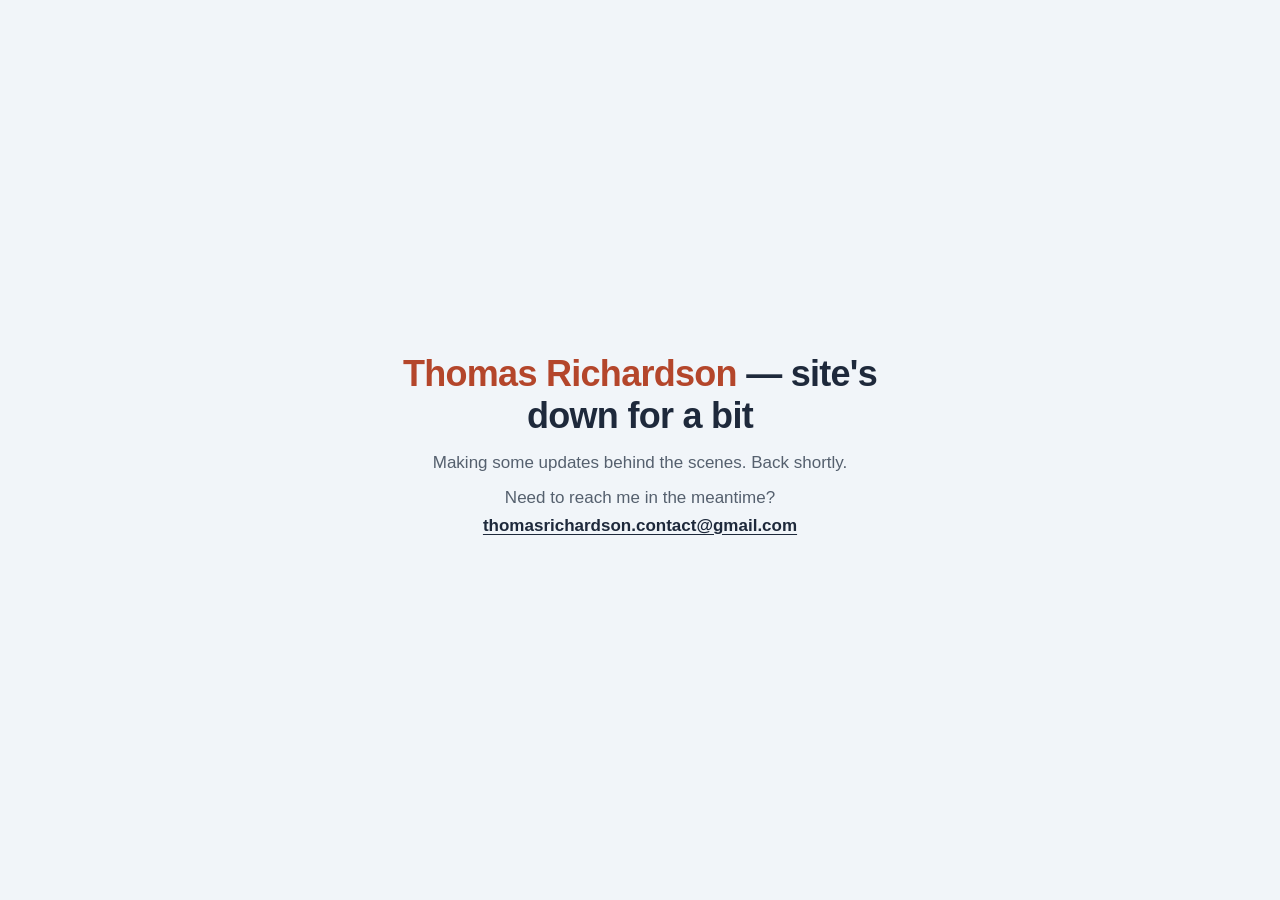
==== commit f651e870: "Temporarily brick site with maintenance page The Math Center case study video shows a real personal " ====
--- a/index.html
+++ b/index.html
@@ -3,208 +3,67 @@
 <head>
     <meta charset="UTF-8">
     <meta name="viewport" content="width=device-width, initial-scale=1.0">
-    <title>Thomas Richardson</title>
-    <!-- SEO -->
-<meta name="description" content="Thomas Richardson is a Creative PM and UX designer based in Norman, OK — bridging advertising strategy and product thinking to build intentional user experiences.">
-<meta name="author" content="Thomas Richardson">
-<meta name="robots" content="index, follow">
-<link rel="canonical" href="https://thomasvrichardson.me/">
-
-<!-- Open Graph (LinkedIn, Slack, Discord previews) -->
-<meta property="og:type" content="website">
-<meta property="og:url" content="https://thomasvrichardson.me/">
-<meta property="og:title" content="Thomas Richardson — Creative PM & UX Designer">
-<meta property="og:description" content="Bridging advertising strategy and product thinking to build intentional user experiences. Currently open to PM, UX Design, and UX Research opportunities.">
-<meta property="og:image" content="https://thomasvrichardson.me/assets/og-preview.jpg">
-<meta property="og:image:width" content="1200">
-<meta property="og:image:height" content="630">
-<meta property="og:site_name" content="Thomas Richardson">
-
-<!-- Twitter / X Card -->
-<meta name="twitter:card" content="summary_large_image">
-<meta name="twitter:url" content="https://thomasvrichardson.me/">
-<meta name="twitter:title" content="Thomas Richardson — Creative PM & UX Designer">
-<meta name="twitter:description" content="Bridging advertising strategy and product thinking to build intentional user experiences.">
-<meta name="twitter:image" content="https://thomasvrichardson.me/assets/og-preview.jpg">
-    <link rel="preconnect" href="https://fonts.googleapis.com">
-    <link rel="preconnect" href="https://fonts.gstatic.com" crossorigin>
-    <link href="https://fonts.googleapis.com/css2?family=Josefin+Sans:wght@700&family=Open+Sans:ital,wght@0,400;0,600;0,700;1,400&display=swap" rel="stylesheet">
-
-    <link rel="stylesheet" href="style.css">
+    <title>Thomas Richardson — Site Under Maintenance</title>
+    <meta name="robots" content="noindex, nofollow">
     <link rel="icon" href="assets/icons/favicon-3.svg" type="image/x-icon">
+    <style>
+      :root {
+        --bg: #F1F5F9;
+        --ink: #1E293B;
+        --muted: #55606E;
+        --rust: #B4462B;
+      }
+      html, body {
+        height: 100%;
+      }
+      body {
+        margin: 0;
+        display: flex;
+        align-items: center;
+        justify-content: center;
+        min-height: 100vh;
+        padding: 24px;
+        font-family: 'Open Sans', -apple-system, BlinkMacSystemFont, sans-serif;
+        background-color: var(--bg);
+        color: var(--ink);
+        text-align: center;
+        box-sizing: border-box;
+      }
+      .wrap {
+        max-width: 480px;
+      }
+      h1 {
+        font-family: 'Josefin Sans', -apple-system, sans-serif;
+        font-weight: 700;
+        font-size: clamp(1.75rem, 4vw, 2.25rem);
+        letter-spacing: -0.02em;
+        margin: 0 0 12px;
+      }
+      h1 span {
+        color: var(--rust);
+      }
+      p {
+        font-size: 1.0625rem;
+        line-height: 1.6;
+        color: var(--muted);
+        margin: 0 0 8px;
+      }
+      a {
+        color: var(--ink);
+        font-weight: 600;
+        text-decoration: underline;
+        text-underline-offset: 3px;
+      }
+      a:hover {
+        color: var(--rust);
+      }
+    </style>
 </head>
 <body>
-
-    <a href="#main" class="skip-link">Skip to main content</a>
-
-    <header>
-        <div class="header-brand">
-            <h1>Thomas Richardson</h1>
-        </div>
-        <nav>
-            <a href="index.html" aria-current="page">My Work</a>
-            <a href="about.html">About</a>
-            <a href="lab.html">Lab</a>
-            <a href="documents/resume.pdf" target="_blank" rel="noopener noreferrer">Resume</a>
-        </nav>
-    </header>
-
-    <main id="main">
-        <!-- Hero -->
-        <section id="hero-section">
-            <div class="hero-bg-icons" aria-hidden="true">
-                <img src="assets/icons/favicon-4.svg" alt="" class="hero-bg-icon">
-                <img src="assets/icons/favicon-3.svg" alt="" class="hero-bg-icon">
-            </div>
-            <div class="hero-left">
-                <p class="hero-greeting"><span id="hero-greeting-text"></span>, I'm</p>
-                <h2 class="hero-name"><span class="hero-name-rust">Thomas Richardson</span></h2>
-                <p class="hero-tagline">Finder of problems and builder of solutions.</p>
-                <p class="hero-location">Previously at Vivacity Tech PBC. Currently wrangling tutors at the OU Math Center.</p>
-                <p class="hero-location">Norman, OK, but mentally still in <span class="jp-label" lang="ja" data-translation="Tokyo, Japan">東京,日本</span>.</p>
-                <a href="#work-section" class="btn-project-tech hero-cta">See Work</a>
-            </div>
-        </section>
-        <!-- My Work -->
-        <section id="work-section">
-            <div class="work-intro">
-                <h2>My Work</h2>
-                <p>My work sits at the intersection of user research, design, and strategy— spanning product design, UX, and advertising projects all centered on <strong>understanding people and solving their problems.</strong></p>
-                <br>
-                <p><em>If you're short on time, I would recommend starting with the Math Center Kiosk Redesign. It's the project that best represents how I actually work: finding a real problem, designing a solution, and shipping it.</em></p>
-            </div>
-            <div class="project-grid">
-                <!-- Technical Column -->
-                <div class="column tech-column">
-                    <div class="column-header">
-                        <h3>Technical</h3>
-                    </div>
-
-                    <div class="project-card">
-                        <video src="assets/mc-demo.mp4" class="card-img" autoplay loop muted playsinline aria-label="Looping demo of the redesigned Math Center check-in kiosk" style="height: auto !important; aspect-ratio: unset !important;"></video>
-                        <h4>Math Center Kiosk Redesign</h4>
-                        <div class="card-meta">
-                            <span class="card-date">Fall 2025</span>
-                            <span class="status-badge status-in-review">In Review</span>
-                        </div>
-                        <p>While working at the front desk at the Math Center, I realized students were struggling to understand the kiosk interface. Using Claude and two years of first-hand user research, I created a rapid prototype for a more intuitive user experience, adding clear copy, UI updates, and improved accessibility.</p>
-                        <div class="card-actions">
-                            <a href="math-center.html" class="btn-project-tech">View Case Study</a>
-                        </div>
-                    </div>
-                    <div class="project-card">
-                        <img src="assets/vivacity-tech.jpg" alt="Vivacity Tech PBC" class="card-img" width="600" height="600" loading="lazy">
-                        <h4>Vivacity Tech PBC</h4>
-                        <div class="card-meta">
-                            <span class="card-date">Spring 2026</span>
-                            <span class="status-badge status-in-review">In Review</span>
-                        </div>
-                        <p>During my time as a product design intern at Vivacity Tech PBC, I redesigned 20+ modals for its Dream 3.0 software. In addition to that I also created and maintained 5 components with 100+ variants.</p>
-                        <div class="card-actions">
-                            <a href="https://www.vivacitytech.com/" target="_blank" rel="noopener noreferrer" class="btn-project-tech btn-coming-soon"><span class="status-pulse">Coming Soon</span></a>
-                        </div>
-                    </div>
-                    <div class="project-card">
-                        <video src="assets/pokemon-demo.mp4" class="card-img" autoplay loop muted playsinline aria-label="Looping demo of the interactive Pokédex web app"></video>
-                        <h4>Interactive Pokédex</h4>
-                        <div class="card-meta">
-                            <span class="card-date">Fall 2025</span>
-                            <span class="status-badge status-shipped">Shipped</span>
-                        </div>
-                        <p>I attended a Hacklahoma event where we watched a presentation about vibe coding. Afterward, we were tasked with creating something Pokémon-related in 30 minutes. This project features all 251 Pokémon from the Kanto and Johto regions.</p>
-                        <div class="card-actions">
-                            <a href="https://thomvrich.github.io/pokedex/" target="_blank" rel="noopener noreferrer" class="btn-project-tech">View Project<img src="assets/icons/link-external.svg" alt="" class="link-icon"></a>
-                        </div>
-                    </div>
-                </div>
-                <!-- Advertising Column -->
-                <div class="column creative-column">
-                    <div class="column-header">
-                        <h3>Advertising</h3>
-                    </div>
-
-                    <div class="project-card">
-                        <img src="assets/ralph-lauren-media-plan.jpg" alt="Ralph Lauren Media Plan" class="card-img" width="3456" height="5184" loading="lazy">
-                        <h4>Ralph Lauren Media Plan</h4>
-                        <div class="card-meta">
-                            <span class="card-date">Spring 2026</span>
-                            <span class="status-badge status-first-place">1st Place</span>
-                        </div>
-                        <p>I worked on a team of 9 to create a comprehensive media plan for Ralph Lauren as part of a class project. I contributed to research, the budget, and crafted a buyer persona. Our team placed first out of five teams and was dubbed "Agency Ready" by an industry professional.</p>
-                        <div class="card-actions">
-                            <a href="documents/admediapres.pdf" target="_blank" rel="noopener noreferrer" class="btn-project-ad">View Presentation<img src="assets/icons/link-external.svg" alt="" class="link-icon"></a>
-                        </div>
-                    </div>
-                    <div class="project-card">
-                        <img src="assets/advertising-research.jpg" style="width: 100% !important; height: auto !important; aspect-ratio: 16 / 9 !important;" alt="Advertising Research Final Project" class="card-img" width="1920" height="1080" loading="lazy">
-                        <h4>Gray Owl Coffee Research Report</h4>
-                        <div class="card-meta">
-                            <span class="card-date">Fall 2025</span>
-                            <span class="status-badge status-presented">Presented</span>
-                        </div>
-                        <p>I worked on a team of 6 to conduct research and provide recommendations to increase Gray Owl Coffee's market share in the Norman, OK area for a class project. Using MRI Simmons data, I created a target-prospect analysis using demographics and psychographics to determine whom the coffee shop should focus on.</p>
-                        <div class="card-actions">
-                            <a href="documents/adresearchpres.pdf" target="_blank" rel="noopener noreferrer" class="btn-project-ad">View Presentation<img src="assets/icons/link-external.svg" alt="" class="link-icon"></a>
-                        </div>
-                    </div>
-                </div>
-
-            </div>
-        </section>
-        <section id="cta-section">
-            <h3>Like what you see?</h3>
-            <button onclick="copyCta()" class="btn-project-ad cta-btn" id="ctaBtn">
-                <span id="ctaText">Email Me</span>
-            </button>
-        </section>
-
-    </main>
-
-    <footer>
-        <div class="footer-brand">
-            <div class="footer-name-row">
-                <span class="footer-site-name">Thomas Richardson</span>
-            </div>
-            <p class="footer-clock">
-                <span id="footer-clock"></span>
-                <span id="theme-visual"></span>
-            </p>
-            <p class="footer-clock">
-                <span class="tokyo-clock-wrap"><span class="jp-label" lang="ja" data-translation="Tokyo, Japan">東京,日本</span>: <span id="tokyo-clock"></span></span>
-                <span id="tokyo-theme-visual"></span>
-            </p>
-            <p class="footer-copy">&copy; 2026 Thomas Richardson &middot; Last Updated 7.2026</p>
-            <p class="footer-copy"><a href="https://docs.google.com/document/d/16V4528uCrrYZ_4m90_WsU16_pIoXTy917-zLf2wckFU/edit?usp=sharing" target="_blank" rel="noopener noreferrer" class="license-link">Open Source Licensing</a> &middot; <a href="https://github.com/thomvrich/portfolio" target="_blank" rel="noopener noreferrer" class="license-link">Changelog</a></p>
-        </div>
-        <div class="footer-right">
-            <div class="footer-nav-section">
-                <h4 class="footer-section-heading">Navigation</h4>
-                <div class="footer-nav-links">
-                    <a href="index.html">My Work</a>
-                    <a href="about.html">About</a>
-                    <a href="lab.html">Lab</a>
-                    <a href="documents/resume.pdf" target="_blank" rel="noopener noreferrer">Resume</a>
-                </div>
-            </div>
-            <div class="footer-connect-section">
-                <h4 class="footer-section-heading">Let's Connect!</h4>
-                <div class="footer-contact-links">
-                    <a href="https://www.linkedin.com/in/thomas-richardson-73a6ba322/" target="_blank" rel="noopener noreferrer">LinkedIn</a>
-                    <button onclick="copyEmail()" id="emailBtn">
-                        <span id="emailText">thomasrichardson.contact@gmail.com</span>
-                    </button>
-                </div>
-            </div>
-        </div>
-    </footer>
-
-    <script src="script.js"></script>
-
-    <!-- Vercel Web Analytics (privacy-friendly, cookieless) -->
-    <script>
-        window.va = window.va || function () { (window.vaq = window.vaq || []).push(arguments); };
-    </script>
-    <script defer src="/_vercel/insights/script.js"></script>
-
+    <div class="wrap">
+        <h1><span>Thomas Richardson</span> — site's down for a bit</h1>
+        <p>Making some updates behind the scenes. Back shortly.</p>
+        <p>Need to reach me in the meantime? <a href="mailto:thomasrichardson.contact@gmail.com">thomasrichardson.contact@gmail.com</a></p>
+    </div>
 </body>
 </html>
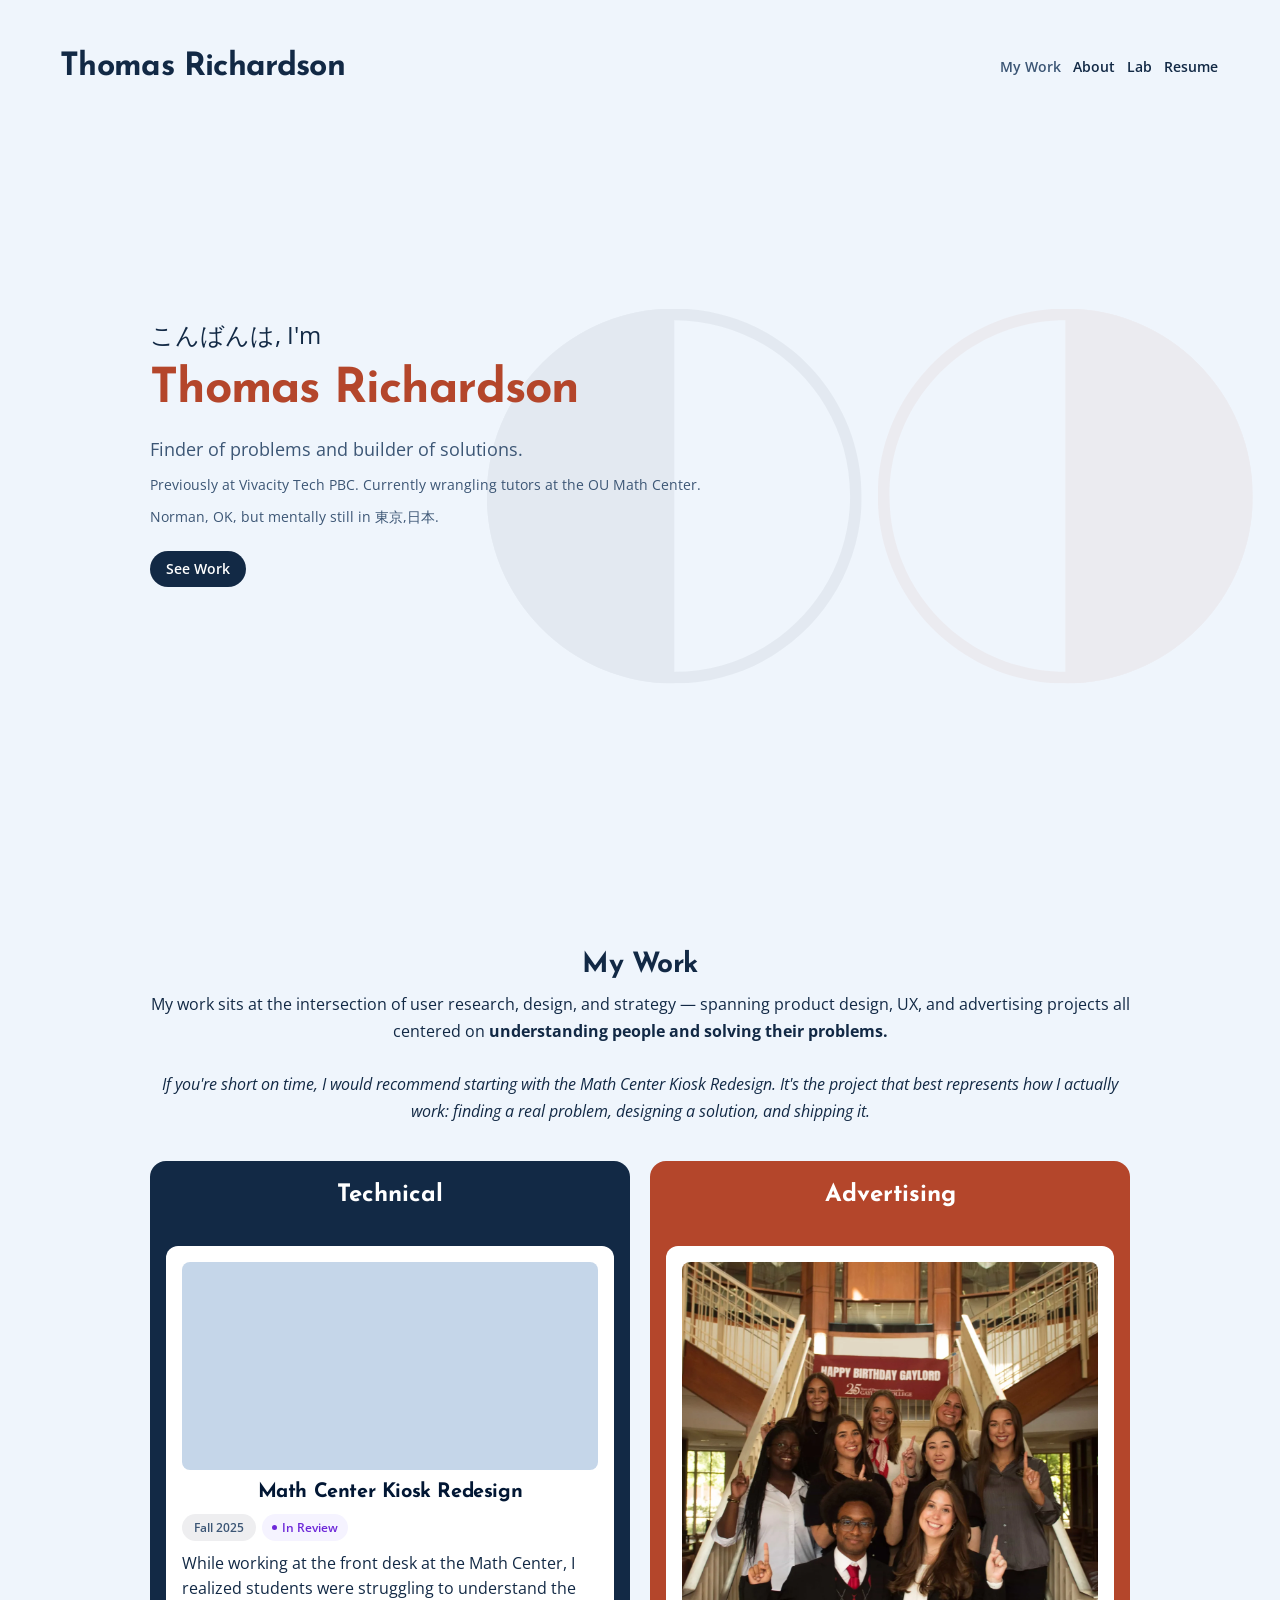
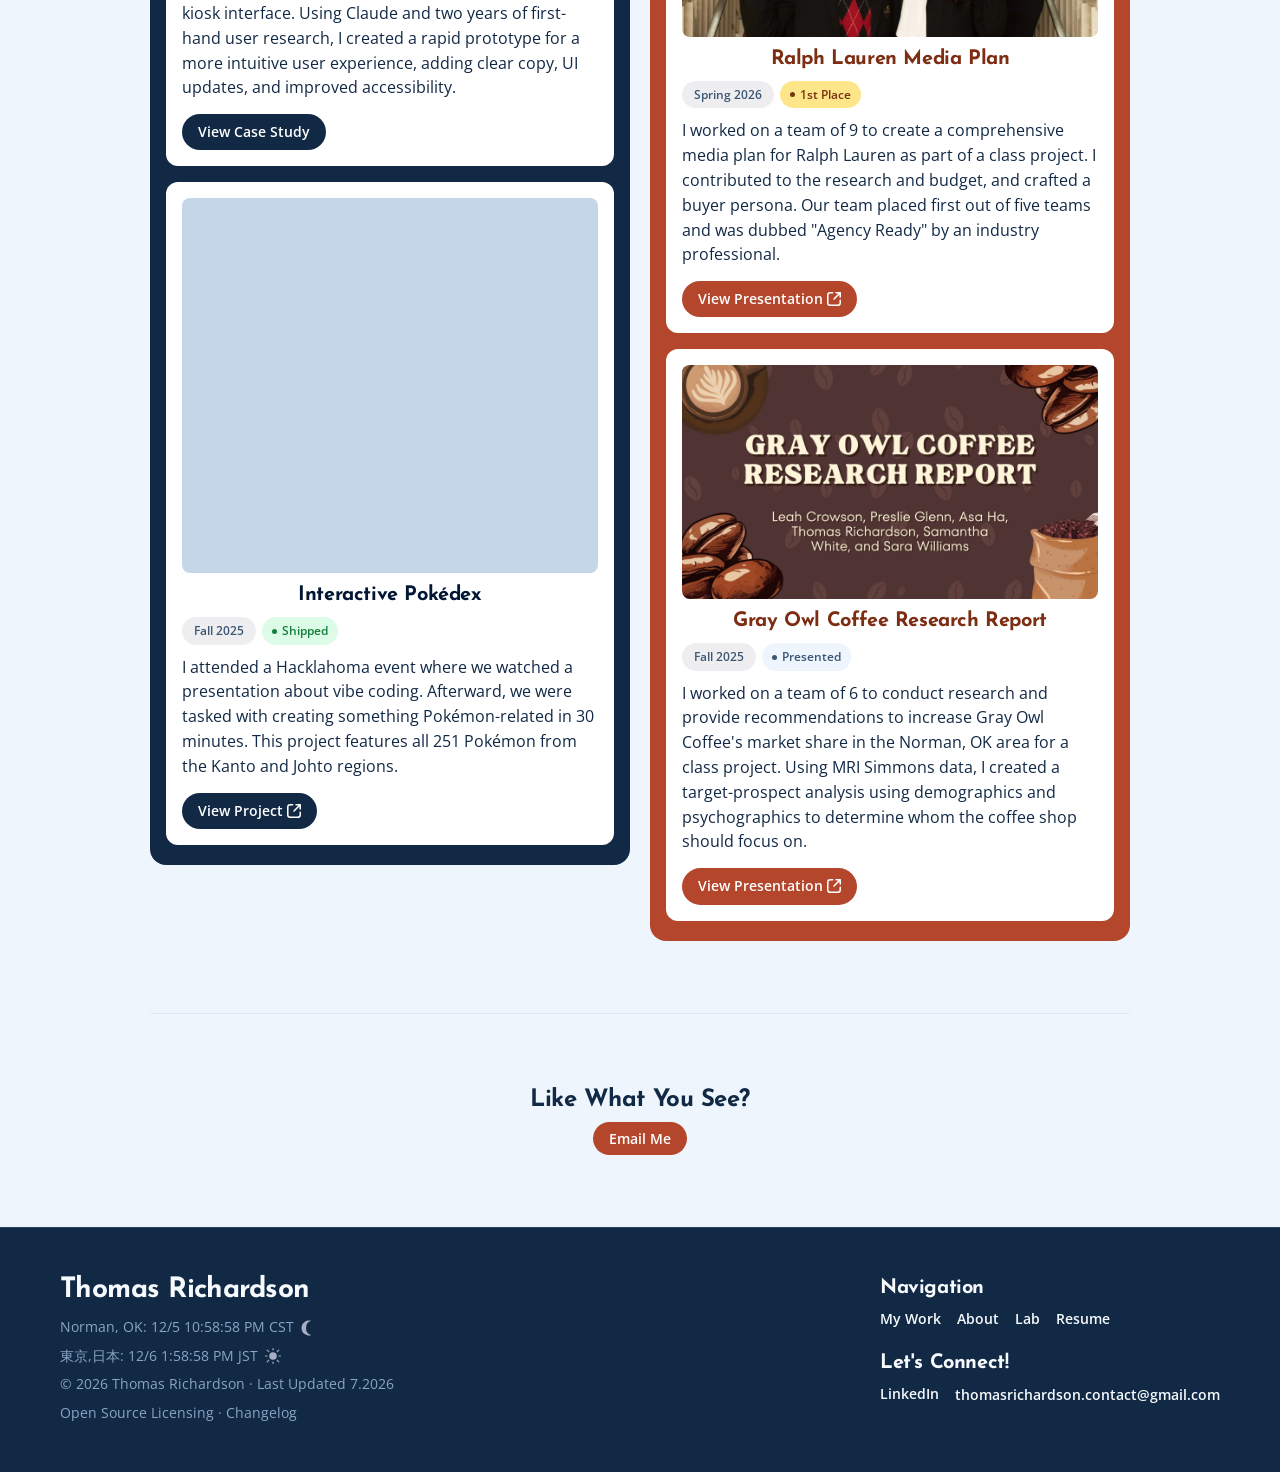
==== commit 0b5584a9: "Restore live site with video/credential fixes and remaining audit items The Math Center demo video (" ====
--- a/index.html
+++ b/index.html
@@ -3,67 +3,208 @@
 <head>
     <meta charset="UTF-8">
     <meta name="viewport" content="width=device-width, initial-scale=1.0">
-    <title>Thomas Richardson — Site Under Maintenance</title>
-    <meta name="robots" content="noindex, nofollow">
+    <title>Thomas Richardson</title>
+    <!-- SEO -->
+<meta name="description" content="Thomas Richardson is a Creative PM and UX designer based in Norman, OK — bridging advertising strategy and product thinking to build intentional user experiences.">
+<meta name="author" content="Thomas Richardson">
+<meta name="robots" content="index, follow">
+<link rel="canonical" href="https://thomasvrichardson.me/">
+
+<!-- Open Graph (LinkedIn, Slack, Discord previews) -->
+<meta property="og:type" content="website">
+<meta property="og:url" content="https://thomasvrichardson.me/">
+<meta property="og:title" content="Thomas Richardson — Creative PM & UX Designer">
+<meta property="og:description" content="Bridging advertising strategy and product thinking to build intentional user experiences. Currently open to PM, UX Design, and UX Research opportunities.">
+<meta property="og:image" content="https://thomasvrichardson.me/assets/og-preview.jpg">
+<meta property="og:image:width" content="1200">
+<meta property="og:image:height" content="630">
+<meta property="og:site_name" content="Thomas Richardson">
+
+<!-- Twitter / X Card -->
+<meta name="twitter:card" content="summary_large_image">
+<meta name="twitter:url" content="https://thomasvrichardson.me/">
+<meta name="twitter:title" content="Thomas Richardson — Creative PM & UX Designer">
+<meta name="twitter:description" content="Bridging advertising strategy and product thinking to build intentional user experiences.">
+<meta name="twitter:image" content="https://thomasvrichardson.me/assets/og-preview.jpg">
+    <link rel="preconnect" href="https://fonts.googleapis.com">
+    <link rel="preconnect" href="https://fonts.gstatic.com" crossorigin>
+    <link href="https://fonts.googleapis.com/css2?family=Josefin+Sans:wght@700&family=Open+Sans:ital,wght@0,400;0,600;0,700;1,400&display=swap" rel="stylesheet">
+
+    <link rel="stylesheet" href="style.css">
     <link rel="icon" href="assets/icons/favicon-3.svg" type="image/x-icon">
-    <style>
-      :root {
-        --bg: #F1F5F9;
-        --ink: #1E293B;
-        --muted: #55606E;
-        --rust: #B4462B;
-      }
-      html, body {
-        height: 100%;
-      }
-      body {
-        margin: 0;
-        display: flex;
-        align-items: center;
-        justify-content: center;
-        min-height: 100vh;
-        padding: 24px;
-        font-family: 'Open Sans', -apple-system, BlinkMacSystemFont, sans-serif;
-        background-color: var(--bg);
-        color: var(--ink);
-        text-align: center;
-        box-sizing: border-box;
-      }
-      .wrap {
-        max-width: 480px;
-      }
-      h1 {
-        font-family: 'Josefin Sans', -apple-system, sans-serif;
-        font-weight: 700;
-        font-size: clamp(1.75rem, 4vw, 2.25rem);
-        letter-spacing: -0.02em;
-        margin: 0 0 12px;
-      }
-      h1 span {
-        color: var(--rust);
-      }
-      p {
-        font-size: 1.0625rem;
-        line-height: 1.6;
-        color: var(--muted);
-        margin: 0 0 8px;
-      }
-      a {
-        color: var(--ink);
-        font-weight: 600;
-        text-decoration: underline;
-        text-underline-offset: 3px;
-      }
-      a:hover {
-        color: var(--rust);
-      }
-    </style>
 </head>
 <body>
-    <div class="wrap">
-        <h1><span>Thomas Richardson</span> — site's down for a bit</h1>
-        <p>Making some updates behind the scenes. Back shortly.</p>
-        <p>Need to reach me in the meantime? <a href="mailto:thomasrichardson.contact@gmail.com">thomasrichardson.contact@gmail.com</a></p>
-    </div>
+
+    <a href="#main" class="skip-link">Skip to main content</a>
+
+    <header>
+        <div class="header-brand">
+            <h1>Thomas Richardson</h1>
+        </div>
+        <nav>
+            <a href="index.html" aria-current="page">My Work</a>
+            <a href="about.html">About</a>
+            <a href="lab.html">Lab</a>
+            <a href="documents/resume.pdf" target="_blank" rel="noopener noreferrer">Resume</a>
+        </nav>
+    </header>
+
+    <main id="main">
+        <!-- Hero -->
+        <section id="hero-section">
+            <div class="hero-bg-icons" aria-hidden="true">
+                <img src="assets/icons/favicon-4.svg" alt="" class="hero-bg-icon">
+                <img src="assets/icons/favicon-3.svg" alt="" class="hero-bg-icon">
+            </div>
+            <div class="hero-left">
+                <p class="hero-greeting"><span id="hero-greeting-text"></span>, I'm</p>
+                <h2 class="hero-name"><span class="hero-name-rust">Thomas Richardson</span></h2>
+                <p class="hero-tagline">Finder of problems and builder of solutions.</p>
+                <p class="hero-location">Previously at Vivacity Tech PBC. Currently wrangling tutors at the OU Math Center.</p>
+                <p class="hero-location">Norman, OK, but mentally still in <span class="jp-label" lang="ja" data-translation="Tokyo, Japan">東京,日本</span>.</p>
+                <a href="#work-section" class="btn-project-tech hero-cta">See Work</a>
+            </div>
+        </section>
+        <!-- My Work -->
+        <section id="work-section">
+            <div class="work-intro">
+                <h2>My Work</h2>
+                <p>My work sits at the intersection of user research, design, and strategy — spanning product design, UX, and advertising projects all centered on <strong>understanding people and solving their problems.</strong></p>
+                <br>
+                <p><em>If you're short on time, I would recommend starting with the Math Center Kiosk Redesign. It's the project that best represents how I actually work: finding a real problem, designing a solution, and shipping it.</em></p>
+            </div>
+            <div class="project-grid">
+                <!-- Technical Column -->
+                <div class="column tech-column">
+                    <div class="column-header">
+                        <h3>Technical</h3>
+                    </div>
+
+                    <div class="project-card">
+                        <video src="assets/mc-demo-2.mp4" class="card-img" width="1036" height="720" autoplay loop muted playsinline aria-label="Looping demo of the redesigned Math Center check-in kiosk" style="height: auto !important; aspect-ratio: unset !important;"></video>
+                        <h4>Math Center Kiosk Redesign</h4>
+                        <div class="card-meta">
+                            <span class="card-date">Fall 2025</span>
+                            <span class="status-badge status-in-review">In Review</span>
+                        </div>
+                        <p>While working at the front desk at the Math Center, I realized students were struggling to understand the kiosk interface. Using Claude and two years of first-hand user research, I created a rapid prototype for a more intuitive user experience, adding clear copy, UI updates, and improved accessibility.</p>
+                        <div class="card-actions">
+                            <a href="math-center.html" class="btn-project-tech">View Case Study</a>
+                        </div>
+                    </div>
+                 <!--   <div class="project-card">
+                        <img src="assets/vivacity-tech.jpg" alt="Vivacity Tech PBC" class="card-img" width="600" height="600" loading="lazy">
+                        <h4>Vivacity Tech PBC</h4>
+                        <div class="card-meta">
+                            <span class="card-date">Spring 2026</span>
+                            <span class="status-badge status-in-review">In Review</span>
+                        </div>
+                        <p>During my time as a product design intern at Vivacity Tech PBC, I redesigned 20+ modals for its Dream 3.0 software. In addition to that, I also created and maintained 5 components with 100+ variants.</p>
+                        <div class="card-actions">
+                            <a href="https://www.vivacitytech.com/" target="_blank" rel="noopener noreferrer" class="btn-project-tech btn-coming-soon"><span class="status-pulse">Coming Soon</span></a>
+                        </div>
+                    </div> -->
+                    <div class="project-card">
+                        <video src="assets/pokemon-demo.mp4" class="card-img" autoplay loop muted playsinline aria-label="Looping demo of the interactive Pokédex web app"></video>
+                        <h4>Interactive Pokédex</h4>
+                        <div class="card-meta">
+                            <span class="card-date">Fall 2025</span>
+                            <span class="status-badge status-shipped">Shipped</span>
+                        </div>
+                        <p>I attended a Hacklahoma event where we watched a presentation about vibe coding. Afterward, we were tasked with creating something Pokémon-related in 30 minutes. This project features all 251 Pokémon from the Kanto and Johto regions.</p>
+                        <div class="card-actions">
+                            <a href="https://thomvrich.github.io/pokedex/" target="_blank" rel="noopener noreferrer" class="btn-project-tech">View Project<img src="assets/icons/link-external.svg" alt="" class="link-icon"></a>
+                        </div>
+                    </div>
+                </div>
+                <!-- Advertising Column -->
+                <div class="column creative-column">
+                    <div class="column-header">
+                        <h3>Advertising</h3>
+                    </div>
+
+                    <div class="project-card">
+                        <img src="assets/ralph-lauren-media-plan.webp" alt="Ralph Lauren Media Plan" class="card-img" width="1200" height="1800" loading="lazy">
+                        <h4>Ralph Lauren Media Plan</h4>
+                        <div class="card-meta">
+                            <span class="card-date">Spring 2026</span>
+                            <span class="status-badge status-first-place">1st Place</span>
+                        </div>
+                        <p>I worked on a team of 9 to create a comprehensive media plan for Ralph Lauren as part of a class project. I contributed to the research and budget, and crafted a buyer persona. Our team placed first out of five teams and was dubbed "Agency Ready" by an industry professional.</p>
+                        <div class="card-actions">
+                            <a href="documents/admediapres.pdf" target="_blank" rel="noopener noreferrer" class="btn-project-ad">View Presentation<img src="assets/icons/link-external.svg" alt="" class="link-icon"></a>
+                        </div>
+                    </div>
+                    <div class="project-card">
+                        <img src="assets/advertising-research.jpg" style="width: 100% !important; height: auto !important; aspect-ratio: 16 / 9 !important;" alt="Advertising Research Final Project" class="card-img" width="1920" height="1080" loading="lazy">
+                        <h4>Gray Owl Coffee Research Report</h4>
+                        <div class="card-meta">
+                            <span class="card-date">Fall 2025</span>
+                            <span class="status-badge status-presented">Presented</span>
+                        </div>
+                        <p>I worked on a team of 6 to conduct research and provide recommendations to increase Gray Owl Coffee's market share in the Norman, OK area for a class project. Using MRI Simmons data, I created a target-prospect analysis using demographics and psychographics to determine whom the coffee shop should focus on.</p>
+                        <div class="card-actions">
+                            <a href="documents/adresearchpres.pdf" target="_blank" rel="noopener noreferrer" class="btn-project-ad">View Presentation<img src="assets/icons/link-external.svg" alt="" class="link-icon"></a>
+                        </div>
+                    </div>
+                </div>
+
+            </div>
+        </section>
+        <section id="cta-section">
+            <h2>Like What You See?</h2>
+            <button onclick="copyCta()" class="btn-project-ad cta-btn" id="ctaBtn">
+                <span id="ctaText">Email Me</span>
+            </button>
+        </section>
+
+    </main>
+
+    <footer>
+        <div class="footer-brand">
+            <div class="footer-name-row">
+                <span class="footer-site-name">Thomas Richardson</span>
+            </div>
+            <p class="footer-clock">
+                <span id="footer-clock"></span>
+                <span id="theme-visual"></span>
+            </p>
+            <p class="footer-clock">
+                <span class="tokyo-clock-wrap"><span class="jp-label" lang="ja" data-translation="Tokyo, Japan">東京,日本</span>: <span id="tokyo-clock"></span></span>
+                <span id="tokyo-theme-visual"></span>
+            </p>
+            <p class="footer-copy">&copy; 2026 Thomas Richardson &middot; Last Updated 7.2026</p>
+            <p class="footer-copy"><a href="https://docs.google.com/document/d/16V4528uCrrYZ_4m90_WsU16_pIoXTy917-zLf2wckFU/edit?usp=sharing" target="_blank" rel="noopener noreferrer" class="license-link">Open Source Licensing</a> &middot; <a href="https://github.com/thomvrich/portfolio" target="_blank" rel="noopener noreferrer" class="license-link">Changelog</a></p>
+        </div>
+        <div class="footer-right">
+            <div class="footer-nav-section">
+                <h4 class="footer-section-heading">Navigation</h4>
+                <div class="footer-nav-links">
+                    <a href="index.html">My Work</a>
+                    <a href="about.html">About</a>
+                    <a href="lab.html">Lab</a>
+                    <a href="documents/resume.pdf" target="_blank" rel="noopener noreferrer">Resume</a>
+                </div>
+            </div>
+            <div class="footer-connect-section">
+                <h4 class="footer-section-heading">Let's Connect!</h4>
+                <div class="footer-contact-links">
+                    <a href="https://www.linkedin.com/in/thomas-richardson-73a6ba322/" target="_blank" rel="noopener noreferrer">LinkedIn</a>
+                    <button onclick="copyEmail()" id="emailBtn">
+                        <span id="emailText">thomasrichardson.contact@gmail.com</span>
+                    </button>
+                </div>
+            </div>
+        </div>
+    </footer>
+
+    <script src="script.js"></script>
+
+    <!-- Vercel Web Analytics (privacy-friendly, cookieless) -->
+    <script>
+        window.va = window.va || function () { (window.vaq = window.vaq || []).push(arguments); };
+    </script>
+    <script defer src="/_vercel/insights/script.js"></script>
+
 </body>
 </html>
--- a/style.css
+++ b/style.css
@@ -0,0 +1,1206 @@
+:root {
+  --bg-global: #EFF5FC;
+  --bg-card: #FFFFFF;
+  --text-main: #122945;
+  --text-muted: #3C5675; /* AA-compliant muted text on light backgrounds */
+  --tech-header-bg: #122945;
+  --tech-header-text: #FFFFFF;
+  --tech-title: #021734;
+  --tech-cta-bg: #122945;
+  --tech-cta-hover: #274261;
+
+  --ad-header-bg: #B4462B;
+  --ad-header-text: #FFFFFF;
+  --ad-title: #7C2D12;
+  --ad-cta-bg: #B4462B;
+  --ad-cta-hover: #C2593F;
+
+  --gray-50: #F7FAFD;
+  --gray-200: #DEE9F5;
+  --gray-300: #C5D6E9;
+  --gray-400: #89A4C5;
+
+  --font-headings: 'Josefin Sans', sans-serif;
+  --font-body: 'Open Sans', sans-serif;
+}
+
+/* ══════════════════════════════════════════════════════════════
+   TYPOGRAPHY — all font sizes live here, edit freely
+   ══════════════════════════════════════════════════════════════
+   Scale (Major Third, base 16px = 1rem):
+     body / p   1rem        16px
+     h4         1.25rem     20px
+     h3         1.5rem      24px
+     h2         1.75rem     28px
+     h1         2rem        32px
+   ══════════════════════════════════════════════════════════════ */
+
+/* ─ Scale defaults (body base is set in the body rule below) ─ */
+h1 { font-size: 2rem;    }    /* 32px */
+h2 { font-size: 1.75rem; }    /* 28px */
+h3 { font-size: 1.5rem;  }    /* 24px */
+h4 { font-size: 1.25rem; }    /* 20px */
+
+/* ─ Component overrides ─ */
+nav a               { font-size: 0.875rem;  }  /* 14px                     */
+.btn-project-tech,
+.btn-project-ad     { font-size: 0.875rem; }  /* 14px — project CTAs      */
+.footer-clock       { font-size: 0.875rem;  }  /* 14px                     */
+.footer-copy        { font-size: 0.875rem;  }  /* 14px                     */
+
+/* ─ Mobile (≤ 768px) ─ */
+@media (max-width: 768px) {
+  header h1 { font-size: 2.375rem;  }  /* 38px */
+  nav a     { font-size: 0.8125rem; }  /* 13px */
+}
+
+/* ─ Small phones (≤ 480px) ─ */
+@media (max-width: 480px) {
+  header h1 { font-size: 1.875rem; }   /* 30px */
+}
+
+/* ══════════════════════════════════════════════════════════════ */
+
+/* ── Reset ── */
+html {
+  scroll-behavior: smooth;
+  box-sizing: border-box;
+}
+*, *::before, *::after {
+  box-sizing: inherit;
+}
+
+body {
+  margin: 0;
+  padding: 0;
+  font-size: 1rem;
+  font-family: var(--font-body);
+  background-color: var(--bg-global);
+  color: var(--text-main);
+  line-height: 1.6;
+  -webkit-font-smoothing: antialiased;
+  overflow-x: hidden;
+}
+
+h1, h2, h3, h4 {
+  font-family: var(--font-headings);
+  font-weight: 700;
+  line-height: 1.2;
+  letter-spacing: -0.02em;
+  margin-top: 0;
+  margin-bottom: 0.5em;
+}
+
+p {
+  margin: 0;
+}
+
+/* ── Header ── */
+header {
+  display: flex;
+  justify-content: space-between;
+  align-items: center;
+  padding: 48px 60px 5px;
+  background-color: var(--bg-global);
+}
+
+header h1 {
+  color: var(--tech-header-bg);
+  margin: 0;
+}
+
+nav {
+  display: flex;
+  gap: 8px;
+  align-items: center;
+}
+
+nav a {
+  display: inline-block;
+  padding: 4px 2px;
+  background-color: transparent;
+  color: var(--text-main);
+  text-decoration: none;
+  font-family: var(--font-body);
+  font-weight: 600;
+  white-space: nowrap;
+  transition: color 0.2s ease;
+}
+
+nav a:not(.btn-project-ad):hover {
+  color: var(--ad-header-bg);
+}
+
+nav a[aria-current="page"] {
+  color: var(--text-muted);
+  cursor: default;
+  pointer-events: none;
+}
+
+/* ── Accessibility: skip link & focus states ── */
+.skip-link {
+  position: absolute;
+  left: 8px;
+  top: -56px;
+  z-index: 1100;
+  background: var(--tech-header-bg);
+  color: #FFFFFF;
+  padding: 10px 16px;
+  border-radius: 8px;
+  text-decoration: none;
+  font-family: var(--font-body);
+  font-weight: 600;
+  transition: top 0.15s ease;
+}
+
+.skip-link:focus {
+  top: 8px;
+}
+
+a:focus-visible,
+button:focus-visible,
+[tabindex]:focus-visible {
+  outline: 3px solid var(--ad-header-bg);
+  outline-offset: 2px;
+  border-radius: 4px;
+}
+
+/* ── Main wrapper ── */
+main {
+  max-width: 1100px;
+  margin: 0 auto;
+  padding: 0 60px;
+}
+
+/* ── About ── */
+#about-hero {
+  padding: 48px 0 72px;
+}
+
+#about-hero h2 {
+  margin-bottom: 28px;
+}
+
+.about-content {
+  display: flex;
+  gap: 32px;
+  align-items: flex-start;
+}
+
+.avatar-frame {
+  border-radius: 50%;
+  padding: 5px;
+  background: conic-gradient(var(--ad-header-bg) 0deg 360deg);
+  display: inline-flex;
+  flex-shrink: 0;
+}
+
+.avatar-frame:hover {
+  background: conic-gradient(var(--ad-header-bg) 0deg 180deg, var(--tech-header-bg) 180deg 360deg);
+}
+
+.avatar {
+  width: 150px;
+  height: 150px;
+  border-radius: 50%;
+  object-fit: cover;
+  display: block;
+  background-color: var(--gray-300);
+}
+
+.about-text p + p {
+  margin-top: 16px;
+}
+
+/* ── Hero ── */
+#hero-section {
+  position: relative;
+  min-height: calc(100vh - 90px);
+  display: flex;
+  align-items: center;
+  padding-bottom: 90px;
+}
+
+.hero-bg-icons {
+  position: absolute;
+  top: 50%;
+  left: 50%;
+  transform: translate(-20%, -50%);
+  display: flex;
+  align-items: center;
+  gap: 16px;
+  opacity: 0.05;
+  z-index: 0;
+  pointer-events: none;
+}
+
+.hero-bg-icon {
+  width: 375px;
+  height: 375px;
+  display: block;
+}
+
+.hero-left {
+  position: relative;
+  z-index: 1;
+  display: flex;
+  flex-direction: column;
+  gap: 10px;
+  max-width: 600px;
+}
+
+.hero-greeting {
+  font-family: var(--font-body);
+  font-size: 1.5rem;
+  font-weight: 400;
+  color: var(--text-main);
+  margin: 0;
+  animation: heroFadeUp 0.5s ease both;
+}
+
+.hero-name {
+  font-size: 3rem;
+  margin: 0;
+  line-height: 1.1;
+  animation: heroFadeUp 0.5s ease both;
+  animation-delay: 0.08s;
+}
+
+.hero-name-rust {
+  color: var(--ad-header-bg);
+}
+
+.hero-tagline {
+  font-size: 1.125rem;
+  color: var(--text-muted);
+  margin: 8px 0 0;
+  animation: heroFadeUp 0.5s ease both;
+  animation-delay: 0.14s;
+}
+
+#hero-greeting-text::after,
+.jp-label::after {
+  content: none;
+}
+
+#hero-greeting-text:hover::after,
+.jp-label:hover::after {
+  content: ' (' attr(data-translation) ')';
+}
+
+.hero-location {
+  font-family: var(--font-body);
+  font-size: 0.875rem;
+  color: var(--text-muted);
+  margin: 0;
+  animation: heroFadeUp 0.5s ease both;
+  animation-delay: 0.2s;
+}
+
+.hero-cta {
+  margin-top: 12px;
+  align-self: flex-start;
+  animation: heroFadeUp 0.5s ease both;
+  animation-delay: 0.26s;
+}
+
+@keyframes heroFadeUp {
+  from { opacity: 0; transform: translateY(14px); }
+  to   { opacity: 1; transform: translateY(0); }
+}
+
+
+/* ── CTA section ── */
+#cta-section {
+  padding: 72px 0;
+  text-align: center;
+  border-top: 1px solid var(--gray-200);
+}
+
+#cta-section h2 {
+  font-size: 1.5rem;
+  margin-bottom: 8px;
+}
+
+#cta-section p {
+  color: var(--text-muted);
+  font-size: 1.125rem;
+  margin-bottom: 28px;
+}
+
+.cta-btn {
+  border: none;
+  cursor: pointer;
+}
+
+/* ── My Work ── */
+#work-section {
+  padding: 48px 0 72px;
+}
+
+.work-intro {
+  text-align: center;
+  margin-bottom: 36px;
+}
+
+.work-intro h2 {
+  margin-bottom: 8px;
+}
+
+.work-intro p {
+  line-height: 1.7;
+}
+
+.project-grid {
+  display: grid;
+  grid-template-columns: 1fr 1fr;
+  gap: 20px;
+  align-items: start;
+}
+
+/* ── Columns ── */
+.column {
+  border-radius: 16px;
+  overflow: hidden;
+  display: flex;
+  flex-direction: column;
+  gap: 16px;
+  padding-bottom: 20px;
+}
+
+.tech-column     { background-color: var(--tech-header-bg); }
+.creative-column { background-color: var(--ad-header-bg); }
+.neutral-column  { background-color: var(--text-muted); }
+.detail-exp-card { background-color: var(--ad-header-bg); }
+
+.column-header {
+  padding: 20px 16px;
+  text-align: center;
+}
+
+.column-header h3 {
+  color: #FFFFFF;
+  margin: 0;
+  letter-spacing: 0;
+}
+
+/* ── Project cards ── */
+.project-card {
+  background-color: var(--bg-card);
+  border-radius: 12px;
+  margin: 0 16px;
+  padding: 16px;
+  display: flex;
+  flex-direction: column;
+  gap: 10px;
+}
+
+.card-img {
+  width: 100%;
+  height: 375px;
+  object-fit: cover;
+  border-radius: 8px;
+  flex-shrink: 0;
+  background-color: var(--gray-300);
+}
+
+.project-card h4 {
+  text-align: center;
+  margin: 0;
+}
+
+.tech-column .project-card h4 { color: var(--tech-title); }
+.creative-column  .project-card h4  { color: var(--ad-title); }
+
+.project-card p {
+  line-height: 1.55;
+}
+
+.card-actions {
+  display: flex;
+  gap: 8px;
+  flex-wrap: wrap;
+  margin-top: 4px;
+}
+
+.card-meta {
+  display: flex;
+  align-items: center;
+  gap: 6px;
+  flex-wrap: wrap;
+}
+
+.card-date {
+  display: inline-block;
+  padding: 4px 12px;
+  border-radius: 999px;
+  font-family: var(--font-body);
+  font-size: 0.75rem;
+  font-weight: 600;
+  background: rgba(15, 23, 42, 0.07);
+  color: var(--text-muted);
+}
+
+.status-badge {
+  display: inline-flex;
+  align-items: center;
+  gap: 5px;
+  padding: 4px 10px;
+  border-radius: 999px;
+  font-family: var(--font-body);
+  font-size: 0.75rem;
+  font-weight: 600;
+}
+
+.status-badge::before {
+  content: '';
+  width: 5px;
+  height: 5px;
+  border-radius: 50%;
+  background: currentColor;
+  flex-shrink: 0;
+}
+
+.status-shipped      { background: #DCFCE7; color: #15803D; }
+.status-in-review    { background: #F5F3FF; color: #6D28D9; }
+.status-presented    { background: var(--bg-global); color: var(--text-muted); }
+.status-first-place  { background: #FDE68A; color: #78350F; }
+
+.btn-project-tech,
+.btn-project-ad {
+  display: inline-flex;
+  align-items: center;
+  padding: 7px 16px;
+  border-radius: 999px;
+  font-family: var(--font-body);
+  font-weight: 600;
+  text-decoration: none;
+  transition: background-color 0.2s ease;
+}
+
+.btn-project-tech {
+  background-color: var(--tech-cta-bg);
+  color: var(--tech-header-text);
+}
+.btn-project-tech:hover { background-color: var(--tech-cta-hover); }
+
+.btn-project-ad {
+  background-color: var(--ad-cta-bg);
+  color: var(--ad-header-text);
+}
+.btn-project-ad:hover { background-color: var(--ad-cta-hover); }
+
+.btn-coming-soon {
+  background-color: var(--gray-300);
+  color: var(--text-muted);
+  cursor: not-allowed;
+  pointer-events: none;
+}
+
+
+
+/* ── Split Brain ── */
+#split-brain {
+  padding: 48px 0 72px;
+  text-align: center;
+}
+
+.split-brain-icons {
+  display: flex;
+  justify-content: center;
+  align-items: center;
+  gap: 12px;
+  margin-bottom: 20px;
+}
+
+.split-brain-icon {
+  width: 96px;
+  height: 96px;
+}
+
+.split-brain-heading {
+  margin-bottom: 12px;
+}
+
+.split-brain-copy {
+  max-width: 480px;
+  margin: 0 auto;
+  color: var(--text-muted);
+  line-height: 1.7;
+}
+
+/* ── Education & Experience ── */
+#bio-details {
+  padding: 48px 0 72px;
+}
+
+.detail-card {
+  background-color: var(--bg-card);
+  border-radius: 12px;
+  margin: 0 16px;
+  padding: 16px;
+  display: flex;
+  flex-direction: column;
+  gap: 4px;
+}
+
+.detail-institution {
+  font-weight: 600;
+  margin-bottom: 2px;
+}
+
+.detail-location {
+  margin-bottom: 10px;
+}
+
+/* ── Tools ── */
+#tools-section {
+  padding: 48px 0 72px;
+  text-align: center;
+}
+
+#tools-section h2 {
+  margin-bottom: 32px;
+}
+
+
+/* The viewport window that crops the overflow */
+.marquee-container {
+  overflow: hidden;
+  display: flex;
+  user-select: none;
+  
+  /* 🛠️ FIX 2: Constrain the width and center it on the desktop layout */
+  max-width: 600px;     /* Adjust this number down if you want it even narrower */
+  margin: 0 auto;       /* Centers the container horizontally on the page */
+
+  /* Premium edge fade-out gradient mask */
+  mask-image: linear-gradient(
+    to right,
+    transparent,
+    #000 15%,
+    #000 85%,
+    transparent
+  );
+  -webkit-mask-image: linear-gradient(
+    to right,
+    transparent,
+    #000 15%,
+    #000 85%,
+    transparent
+  );
+}
+
+/* The structural scrolling track */
+.marquee-track {
+  display: flex;
+  width: max-content;
+  animation: scrollMarquee 25s linear infinite;
+  padding: 48px 0 12px;
+}
+
+/* Pause everything gracefully when looking closely at an icon */
+.marquee-track:hover {
+  animation-play-state: paused;
+}
+
+/* Handles the inline flex spacing for each group block */
+.marquee-group {
+  display: flex;
+  align-items: center;
+  justify-content: space-around;
+  gap: 32px;            /* Clean spacing between the tool icons */
+  padding-right: 32px;   /* Must match the gap exactly for a perfect loop jump */
+}
+
+.tool-wrap {
+  position: relative;
+  display: inline-flex;
+  align-items: center;
+  justify-content: center;
+}
+
+.tool-wrap::after {
+  content: attr(data-label);
+  position: absolute;
+  bottom: calc(100% + 10px);
+  left: 50%;
+  transform: translateX(-50%);
+  background: var(--tech-header-bg);
+  color: var(--gray-50);
+  font-family: var(--font-body);
+  font-size: 0.6875rem;
+  font-weight: 600;
+  letter-spacing: 0.02em;
+  padding: 4px 10px;
+  border-radius: 999px;
+  white-space: nowrap;
+  opacity: 0;
+  pointer-events: none;
+  transition: opacity 0.15s ease;
+}
+
+.tool-wrap:hover::after {
+  opacity: 1;
+}
+
+.tool-icon {
+  width: 64px;
+  height: 64px;
+  object-fit: contain;
+  border-radius: 8px;
+  transition: transform 0.3s cubic-bezier(0.22, 1, 0.36, 1), filter 0.2s ease;
+}
+
+.tool-icon:hover {
+  filter: brightness(1.1);
+  transform: translateY(-4px) scale(1.08);
+}
+
+/* The core engine keyframe */
+@keyframes scrollMarquee {
+  0% {
+    transform: translateX(0);
+  }
+  100% {
+    transform: translateX(-50%);
+  }
+}
+
+@keyframes scrollMarqueeReverse {
+  0% {
+    transform: translateX(-50%);
+  }
+  100% {
+    transform: translateX(0);
+  }
+}
+
+.marquee-track--reverse {
+  animation-name: scrollMarqueeReverse;
+}
+
+/* ── About summary: Tech Stack / Skills / Contact ── */
+#about-summary {
+  padding: 48px 0 72px;
+}
+
+.summary-grid {
+  display: grid;
+  grid-template-columns: repeat(3, 1fr);
+  gap: 20px;
+  align-items: start;
+}
+
+.summary-col {
+  display: flex;
+  flex-direction: column;
+  gap: 12px;
+}
+
+.summary-heading {
+  margin: 0;
+}
+
+.summary-heading--tech    { color: var(--tech-title); }   /* navy  */
+.summary-heading--skills  { color: var(--ad-title); }     /* rust  */
+.summary-heading--contact { color: var(--text-muted); }   /* gray  */
+
+.summary-list {
+  list-style: none;
+  margin: 0;
+  padding: 0;
+  display: flex;
+  flex-direction: column;
+  gap: 10px;
+}
+
+.summary-list li {
+  font-family: var(--font-body);
+  font-size: 0.9375rem;
+  line-height: 1.5;
+  color: var(--text-main);
+}
+
+.summary-contact a,
+.summary-contact button {
+  font-family: var(--font-body);
+  font-size: 0.9375rem;
+  font-weight: 600;
+  color: var(--text-main);
+  background: none;
+  border: none;
+  padding: 0;
+  text-align: left;
+  text-decoration: none;
+  cursor: pointer;
+  transition: color 0.2s ease;
+}
+
+.summary-contact a:hover,
+.summary-contact button:hover {
+  color: var(--ad-header-bg);
+}
+
+/* Compact marquee variant — reuses the full-size marquee, just smaller */
+.marquee-container--compact {
+  max-width: 220px;
+  margin: 0;
+}
+
+.marquee-container--compact .marquee-track {
+  padding: 8px 0;
+}
+
+.marquee-container--compact .tool-icon {
+  width: 44px;
+  height: 44px;
+}
+
+.marquee-container--compact .tool-wrap::after {
+  display: none; /* no hover tooltips in the compact strip */
+}
+
+@media (max-width: 768px) {
+  #about-summary {
+    padding: 36px 0 56px;
+  }
+
+  .summary-grid {
+    grid-template-columns: 1fr;
+    gap: 32px;
+  }
+}
+
+/* ── Footer ── */
+footer {
+  padding: 48px 60px;
+  background-color: var(--tech-header-bg);
+  border-top: 1px solid var(--tech-cta-hover);
+  display: flex;
+  justify-content: space-between;
+  align-items: flex-start;
+  gap: 60px;
+}
+
+.footer-brand {
+  display: flex;
+  flex-direction: column;
+  gap: 6px;
+}
+
+
+.footer-name-row {
+  display: flex;
+  align-items: baseline;
+  gap: 10px;
+  margin-bottom: 6px;
+}
+
+.footer-site-name {
+  font-family: var(--font-headings);
+  font-weight: 700;
+  font-size: 1.75rem;
+  letter-spacing: -0.02em;
+  line-height: 1;
+  color: var(--gray-50);
+}
+
+.footer-clock {
+  color: var(--gray-400);
+  display: flex;
+  align-items: center;
+  gap: 6px;
+}
+
+.footer-copy {
+  color: var(--gray-400);
+}
+
+.footer-section-heading {
+  color: var(--gray-50);
+  margin: 0 0 8px;
+  text-align: left;
+}
+
+.theme-icon {
+  width: 18px;
+  height: 18px;
+  flex-shrink: 0;
+  display: block;
+  filter: brightness(0) saturate(100%) invert(68%) sepia(10%) saturate(440%) hue-rotate(183deg) brightness(101%) contrast(90%);
+}
+
+.license-link {
+  color: var(--gray-400);
+  text-decoration: none;
+  transition: color 0.2s ease;
+}
+
+.license-link:hover {
+  color: var(--gray-300);
+}
+
+.footer-right {
+  display: flex;
+  flex-direction: column;
+  gap: 20px;
+  align-items: flex-start;
+  flex-shrink: 0;
+}
+
+#emailBtn {
+  text-align: left;
+}
+
+.footer-nav-links {
+  display: flex;
+  gap: 16px;
+  flex-wrap: wrap;
+}
+
+.footer-nav-links a {
+  color: var(--gray-50);
+  text-decoration: none;
+  font-family: var(--font-body);
+  font-size: 0.875rem;
+  font-weight: 600;
+  transition: color 0.2s ease;
+}
+
+.footer-nav-links a:hover {
+  color: var(--gray-300);
+}
+
+.footer-contact-links {
+  display: flex;
+  gap: 16px;
+  flex-wrap: wrap;
+}
+
+.footer-contact-links a,
+.footer-contact-links button {
+  color: var(--gray-50);
+  text-decoration: none;
+  background: none;
+  border: none;
+  padding: 11px 0;
+  margin: -11px 0;
+  display: inline-flex;
+  align-items: center;
+  min-height: 44px;
+  font-family: var(--font-body);
+  font-size: 0.875rem;
+  font-weight: 600;
+  cursor: pointer;
+  transition: color 0.2s ease;
+}
+
+.footer-contact-links a:hover,
+.footer-contact-links button:hover {
+  color: var(--gray-300);
+}
+
+.link-icon {
+  width: 14px;
+  height: 14px;
+  vertical-align: middle;
+  margin-left: 4px;
+}
+
+.flag-icon {
+  width: 20px;
+  height: 14px;
+  object-fit: cover;
+  vertical-align: middle;
+  border-radius: 2px;
+  margin-right: 2px;
+}
+
+
+/* ── Responsive: tablet & mobile (≤ 768px) ── */
+@media (max-width: 768px) {
+  header {
+    flex-direction: column;
+    align-items: flex-start;
+    gap: 10px;
+    padding: 14px 24px;
+  }
+
+  nav {
+    flex-wrap: wrap;
+  }
+
+  nav a {
+    padding: 12px 14px;
+  }
+
+  main {
+    padding: 0 24px;
+  }
+
+  #about-hero {
+    padding: 36px 0 56px;
+  }
+
+  .about-content {
+    flex-direction: column;
+    align-items: center;
+  }
+
+  .project-grid {
+    grid-template-columns: 1fr;
+  }
+
+  .card-img {
+    height: 220px;
+  }
+
+  #bio-details {
+    flex-direction: column;
+    gap: 40px;
+    padding: 36px 0 56px;
+  }
+
+  #tools-section {
+    padding: 36px 0 56px;
+  }
+
+  footer {
+    flex-direction: column;
+    gap: 36px;
+    padding: 36px 24px;
+  }
+
+}
+
+/* ── Responsive: small phones (≤ 480px) ── */
+@media (max-width: 480px) {
+  main {
+    padding: 0 16px;
+  }
+
+  footer {
+    padding: 32px 16px;
+  }
+}
+
+/* ── Case study page ── */
+.case-study-page main {
+  max-width: 900px;
+  padding: 48px 60px 80px;
+}
+
+.case-study-hero {
+  margin-bottom: 48px;
+}
+
+.case-study-hero h2 {
+  color: var(--tech-title);
+}
+
+.case-study-subtitle {
+  color: var(--text-muted);
+  font-size: 0.9375rem;
+  margin-top: 8px;
+}
+
+.case-study-section {
+  margin-bottom: 40px;
+}
+
+.case-study-section h2 {
+  font-size: 1.125rem;
+  color: var(--tech-title);
+  margin-bottom: 12px;
+}
+
+.case-study-section p,
+.case-study-section ul {
+  color: var(--text-muted);
+  line-height: 1.8;
+}
+
+.case-study-section ul {
+  margin: 0;
+  padding-left: 20px;
+}
+
+.case-study-section li {
+  margin-bottom: 10px;
+}
+
+.case-study-actions {
+  margin-top: 16px;
+}
+
+.case-study-hero-video {
+  width: 100%;
+  height: auto;
+  border-radius: 12px;
+  margin-top: 24px;
+  display: block;
+  box-shadow: 0 8px 24px rgba(15, 23, 42, 0.12);
+}
+
+.case-study-gallery {
+  display: flex;
+  flex-direction: column;
+  gap: 32px;
+  margin-top: 16px;
+}
+
+.case-study-figure {
+  width: 75%;
+  margin: 0 auto;
+}
+
+.case-study-img {
+  width: 100%;
+  height: auto;
+  border-radius: 8px;
+  border: 1px solid var(--gray-200);
+  display: block;
+  box-shadow: 0 8px 24px rgba(15, 23, 42, 0.12);
+}
+
+.case-study-figure figcaption {
+  font-family: var(--font-body);
+  font-size: 0.8125rem;
+  color: var(--text-muted);
+  text-align: center;
+  margin-top: 8px;
+}
+
+@media (max-width: 480px) {
+  .case-study-figure {
+    width: 100%;
+  }
+}
+
+@media (max-width: 768px) {
+  .case-study-page main {
+    padding: 36px 24px 64px;
+  }
+}
+
+@media (max-width: 480px) {
+  .case-study-page main {
+    padding: 28px 16px 56px;
+  }
+}
+
+/* ── Lab page ── */
+#lab-section {
+  padding: 48px 0 72px;
+}
+
+.lab-project {
+  margin-bottom: 48px;
+}
+
+.lab-ad-gallery {
+  display: grid;
+  grid-template-columns: repeat(4, 1fr);
+  gap: 12px;
+  align-items: start;
+}
+
+.lab-ad-item {
+  margin: 0;
+}
+
+.lab-ad-item img,
+.lab-ad-item video {
+  width: 100%;
+  height: auto;
+  border-radius: 8px;
+  display: block;
+  cursor: zoom-in;
+}
+
+.lab-zoom-overlay {
+  position: fixed;
+  inset: 0;
+  background: rgba(15, 23, 42, 0.90);
+  z-index: 1000;
+  display: flex;
+  align-items: center;
+  justify-content: center;
+  padding: 24px;
+  opacity: 0;
+  pointer-events: none;
+  transition: opacity 0.2s ease;
+  cursor: zoom-out;
+}
+
+.lab-zoom-overlay.active {
+  opacity: 1;
+  pointer-events: all;
+}
+
+.lab-zoom-media {
+  max-width: 90vw;
+  max-height: 88vh;
+  border-radius: 8px;
+  object-fit: contain;
+  display: block;
+  cursor: default;
+}
+
+.lab-zoom-close {
+  position: fixed;
+  top: 20px;
+  right: 24px;
+  background: rgba(255, 255, 255, 0.15);
+  border: none;
+  color: #fff;
+  font-size: 1.125rem;
+  width: 40px;
+  height: 40px;
+  border-radius: 50%;
+  cursor: pointer;
+  display: flex;
+  align-items: center;
+  justify-content: center;
+  transition: background 0.2s ease;
+  z-index: 1001;
+}
+
+.lab-zoom-close:hover {
+  background: rgba(255, 255, 255, 0.28);
+}
+
+@media (max-width: 768px) {
+  .lab-ad-gallery {
+    grid-template-columns: repeat(2, 1fr);
+    gap: 10px;
+  }
+}
+
+/* ── Respect users who prefer reduced motion ── */
+@media (prefers-reduced-motion: reduce) {
+  html {
+    scroll-behavior: auto;
+  }
+
+  .marquee-track {
+    animation: none;
+  }
+
+  .hero-greeting,
+  .hero-name,
+  .hero-tagline,
+  .hero-location,
+  .hero-cta {
+    animation: none;
+  }
+
+  *,
+  *::before,
+  *::after {
+    animation-duration: 0.001ms !important;
+    animation-iteration-count: 1 !important;
+    transition-duration: 0.001ms !important;
+  }
+}
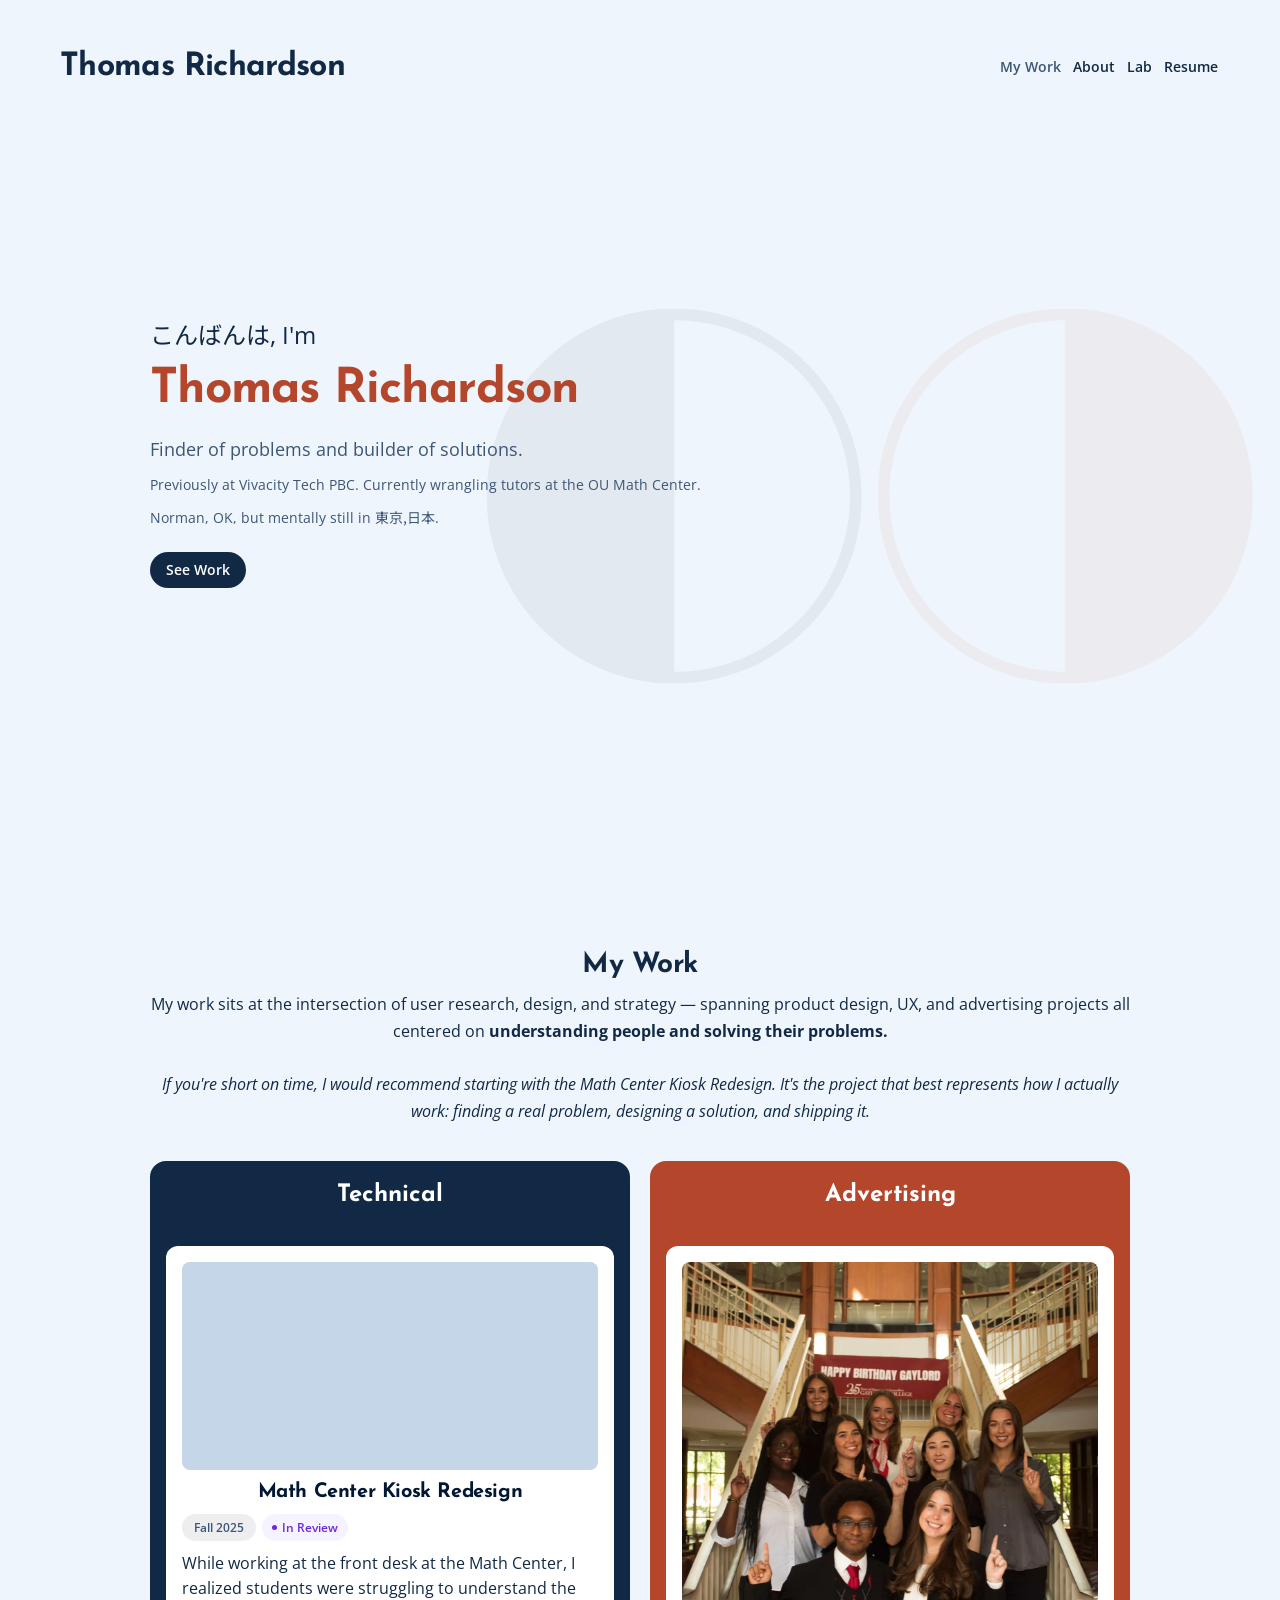
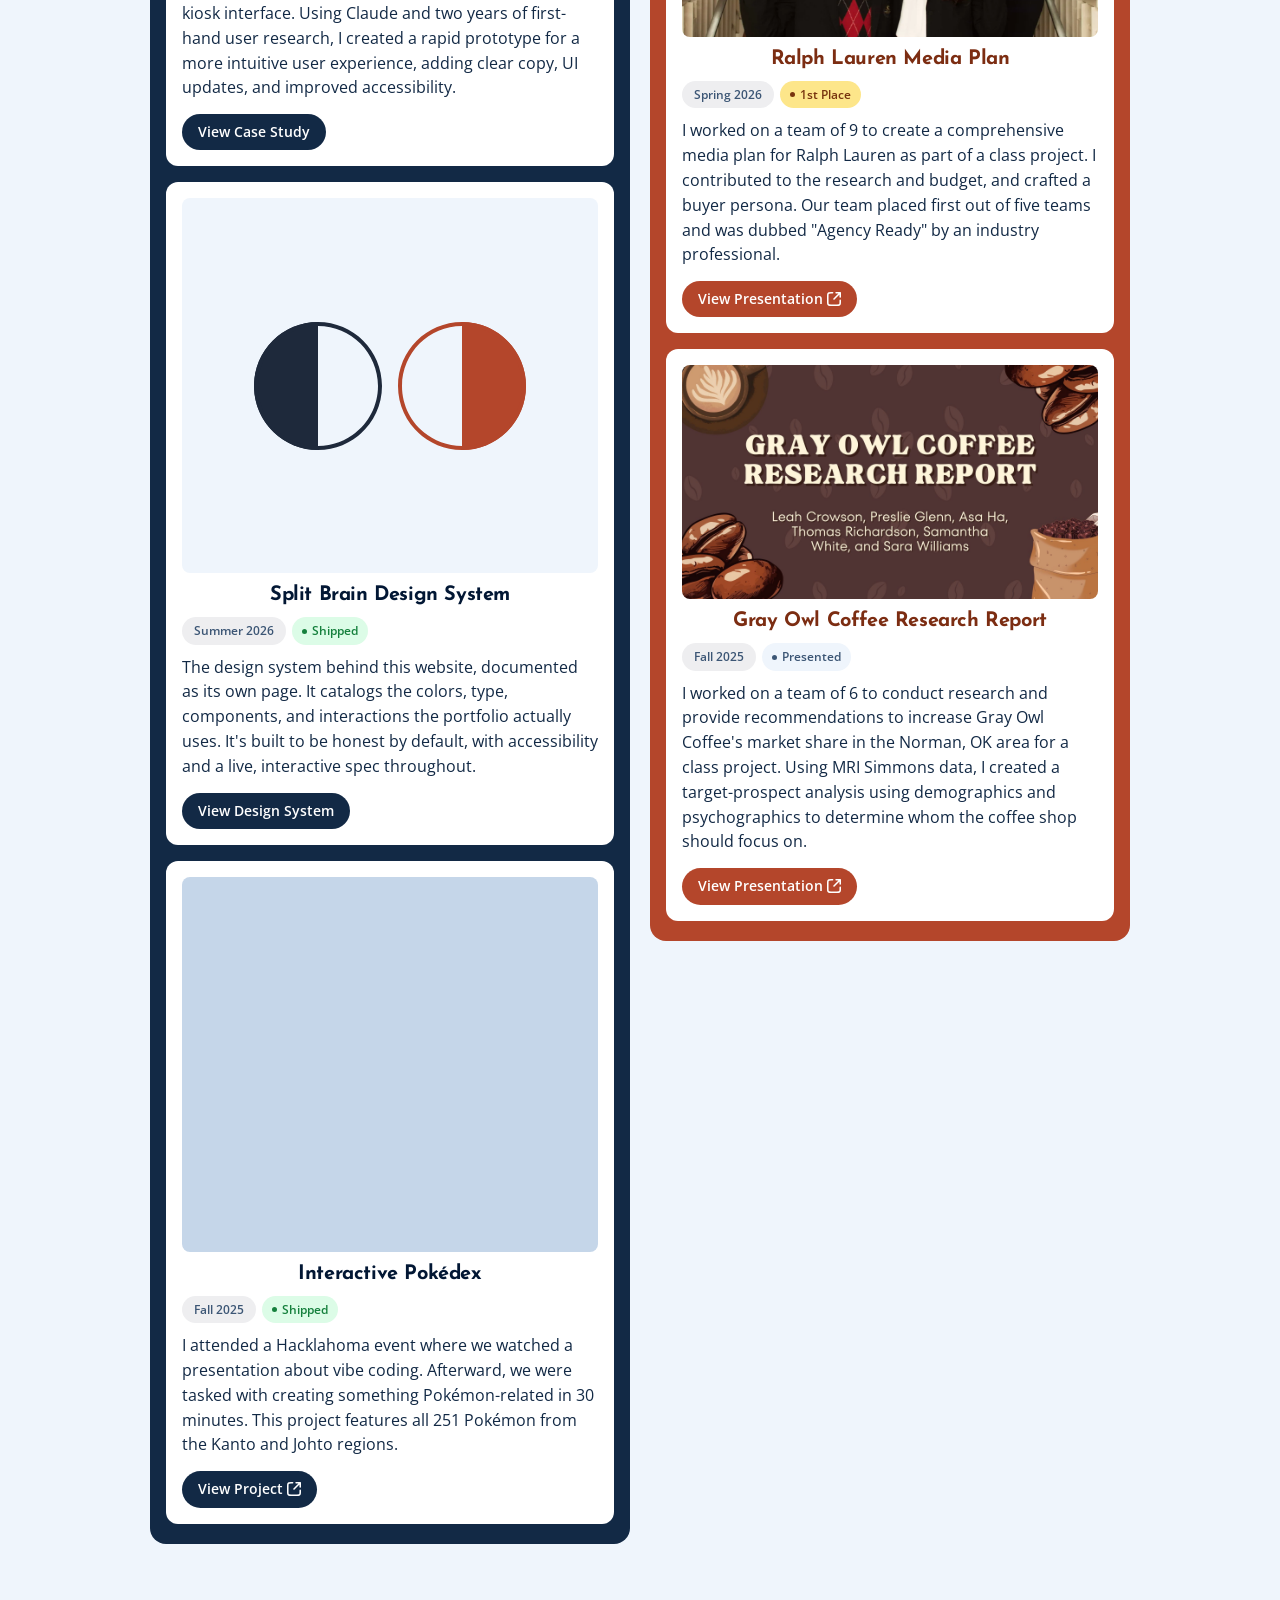
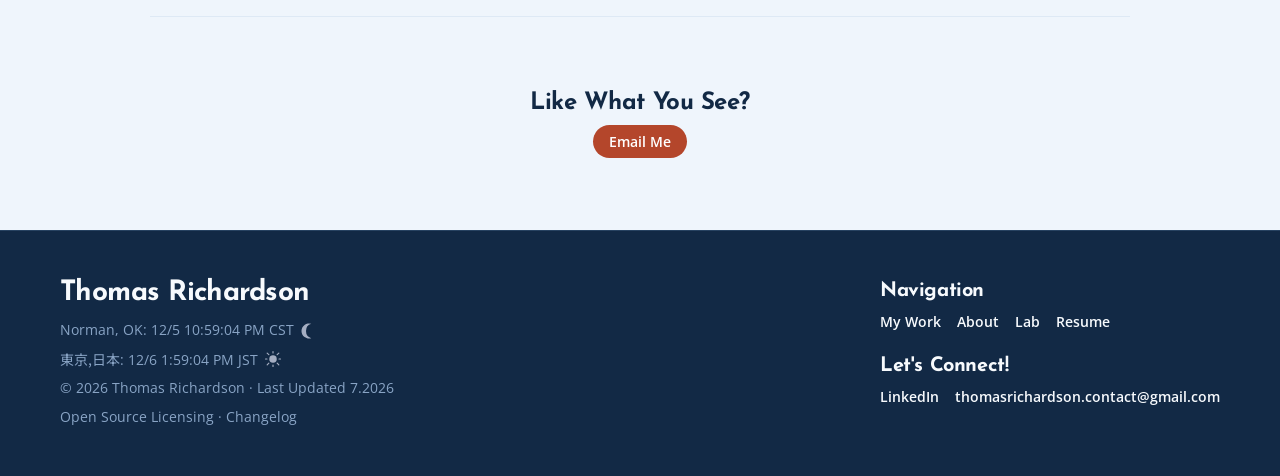
==== commit 31e7d76d: "Adds SBDS" ====
--- a/index.html
+++ b/index.html
@@ -28,7 +28,7 @@
 <meta name="twitter:image" content="https://thomasvrichardson.me/assets/og-preview.jpg">
     <link rel="preconnect" href="https://fonts.googleapis.com">
     <link rel="preconnect" href="https://fonts.gstatic.com" crossorigin>
-    <link href="https://fonts.googleapis.com/css2?family=Josefin+Sans:wght@700&family=Open+Sans:ital,wght@0,400;0,600;0,700;1,400&display=swap" rel="stylesheet">
+    <link href="https://fonts.googleapis.com/css2?family=Josefin+Sans:wght@700&family=Noto+Sans+JP:wght@400;700&family=Open+Sans:ital,wght@0,400;0,600;0,700;1,400&display=swap" rel="stylesheet">
 
     <link rel="stylesheet" href="style.css">
     <link rel="icon" href="assets/icons/favicon-3.svg" type="image/x-icon">
@@ -90,6 +90,22 @@
                         <p>While working at the front desk at the Math Center, I realized students were struggling to understand the kiosk interface. Using Claude and two years of first-hand user research, I created a rapid prototype for a more intuitive user experience, adding clear copy, UI updates, and improved accessibility.</p>
                         <div class="card-actions">
                             <a href="math-center.html" class="btn-project-tech">View Case Study</a>
+                        </div>
+                    </div>
+
+                    <div class="project-card">
+                        <div class="card-img sb-card-media" aria-hidden="true">
+                            <img src="assets/icons/favicon-4.svg" alt="" class="sb-card-half">
+                            <img src="assets/icons/favicon-3.svg" alt="" class="sb-card-half">
+                        </div>
+                        <h4>Split Brain Design System</h4>
+                        <div class="card-meta">
+                            <span class="card-date">Summer 2026</span>
+                            <span class="status-badge status-shipped">Shipped</span>
+                        </div>
+                        <p>The design system behind this website, documented as its own page. It catalogs the colors, type, components, and interactions the portfolio actually uses. It's built to be honest by default, with accessibility and a live, interactive spec throughout.</p>
+                        <div class="card-actions">
+                            <a href="design-system.html" class="btn-project-tech">View Design System</a>
                         </div>
                     </div>
                  <!--   <div class="project-card">
--- a/style.css
+++ b/style.css
@@ -22,6 +22,16 @@
 
   --font-headings: 'Josefin Sans', sans-serif;
   --font-body: 'Open Sans', sans-serif;
+  --font-jp: 'Noto Sans JP', sans-serif;
+}
+
+/* ── Japanese text — always Noto Sans JP, never an afterthought ──
+   Applies to anything tagged lang="ja" plus the JS-injected greeting,
+   so current and future Japanese picks it up automatically. */
+:lang(ja),
+.jp-label,
+#hero-greeting-text {
+  font-family: var(--font-jp);
 }
 
 /* ══════════════════════════════════════════════════════════════
@@ -240,6 +250,22 @@
   display: block;
 }
 
+/* Shrink the hero icon pair progressively so the two halves never
+   overflow the width — from desktop down through tablet/landscape. */
+@media (max-width: 1180px) {
+  .hero-bg-icon {
+    width: 300px;
+    height: 300px;
+  }
+}
+
+@media (max-width: 1024px) {
+  .hero-bg-icon {
+    width: 175px;
+    height: 175px;
+  }
+}
+
 .hero-left {
   position: relative;
   z-index: 1;
@@ -284,7 +310,8 @@
 }
 
 #hero-greeting-text:hover::after,
-.jp-label:hover::after {
+.jp-label:hover::after,
+.jp-label:focus::after {
   content: ' (' attr(data-translation) ')';
 }
 
@@ -356,6 +383,692 @@
   grid-template-columns: 1fr 1fr;
   gap: 20px;
   align-items: start;
+}
+
+/* ── Design System ── */
+#ds-section {
+  padding: 48px 0 72px;
+}
+
+.ds-stack {
+  display: flex;
+  flex-direction: column;
+  gap: 20px;
+}
+
+/* ── Principles intro ── */
+.ds-principles {
+  margin-bottom: 20px;
+  padding: 32px;
+  background: var(--bg-card);
+  border-radius: 16px;
+}
+
+.ds-principles-heading {
+  margin-bottom: 12px;
+}
+
+.ds-principles-lead {
+  font-size: 1.05rem;
+  line-height: 1.7;
+  color: var(--text-main);
+  max-width: 780px;
+  margin-bottom: 28px;
+}
+
+.ds-principles-navy { color: var(--tech-header-bg); }
+.ds-principles-rust { color: var(--ad-header-bg); }
+
+.ds-principle-grid {
+  display: grid;
+  grid-template-columns: repeat(3, 1fr);
+  gap: 24px;
+}
+
+.ds-principle h3 {
+  font-size: 1.05rem;
+  margin-bottom: 6px;
+}
+
+.ds-principle p {
+  font-size: 0.9rem;
+  line-height: 1.6;
+  color: var(--text-muted);
+}
+
+@media (max-width: 700px) {
+  .ds-principle-grid {
+    grid-template-columns: 1fr;
+    gap: 20px;
+  }
+}
+
+/* ── Spacing & Scale specimens ── */
+/* Type scale — bars sized to each step */
+.comp-demo-scale,
+.comp-demo-spacing {
+  flex-direction: column;
+  align-items: stretch;
+  gap: 12px;
+}
+
+.scale-row,
+.space-row {
+  display: flex;
+  align-items: center;
+  gap: 16px;
+}
+
+.scale-bar {
+  height: var(--scale-size);
+  width: var(--scale-size);
+  flex-shrink: 0;
+  background: var(--ad-header-bg);
+  border-radius: 4px;
+}
+
+.scale-label,
+.space-row .comp-icon-label {
+  font-family: ui-monospace, 'SF Mono', Menlo, Consolas, monospace;
+  font-size: 0.75rem;
+  color: var(--text-muted);
+  text-align: left;
+}
+
+/* Corner radius — three sample squares */
+.comp-demo-radius {
+  flex-wrap: wrap;
+  justify-content: center;
+  gap: 28px;
+  padding: 28px 24px;
+}
+
+.radius-cell {
+  display: flex;
+  flex-direction: column;
+  align-items: center;
+  gap: 10px;
+}
+
+.radius-swatch {
+  width: 64px;
+  height: 64px;
+  background: var(--tech-header-bg);
+  display: block;
+}
+
+/* Spacing rhythm — bars sized to each step */
+.space-bar {
+  height: 16px;
+  width: var(--space);
+  flex-shrink: 0;
+  background: var(--ad-header-bg);
+  border-radius: 3px;
+}
+
+/* ── Accessibility inline note ── */
+.comp-a11y-note {
+  font-size: 0.82rem;
+  line-height: 1.55;
+  color: var(--text-muted);
+  margin-top: -8px;
+  margin-bottom: 20px;
+  padding-left: 14px;
+  border-left: 3px solid var(--gray-300);
+}
+
+.comp-a11y-note code {
+  font-family: ui-monospace, 'SF Mono', Menlo, Consolas, monospace;
+  font-size: 0.9em;
+  background: var(--gray-200);
+  color: var(--text-main);
+  padding: 1px 5px;
+  border-radius: 4px;
+}
+
+/* ── Swatch carousel ── */
+.swatch-carousel {
+  display: flex;
+  align-items: stretch;
+  gap: 12px;
+}
+
+.swatch-viewport {
+  flex: 1;
+  min-width: 0;
+  overflow-x: clip;   /* crop the track horizontally… */
+  overflow-y: visible; /* …but let tooltips escape upward */
+  padding-top: 48px;   /* headroom so tooltips aren't clipped by the card */
+  margin-top: -48px;   /* pull layout back so the padding doesn't add space */
+}
+
+.swatch-track {
+  display: flex;
+  gap: 12px;
+  transition: transform 0.35s ease;
+}
+
+/* 5 swatches per page: each takes 1/5 of the viewport,
+   minus its share of the 4 inter-swatch gaps. */
+.swatch {
+  position: relative;
+  flex: 0 0 calc((100% - 48px) / 5);
+  aspect-ratio: 1 / 1;
+  background-color: var(--swatch);
+  border-radius: 10px;
+  border: 1px solid rgba(15, 23, 42, 0.10);
+  box-shadow: 0 2px 6px rgba(15, 23, 42, 0.16);
+  display: flex;
+  align-items: flex-end;
+  justify-content: center;
+  padding: 8px;
+  cursor: default;
+  transition: box-shadow 0.2s ease, transform 0.2s ease;
+}
+
+.swatch:hover,
+.swatch:focus {
+  box-shadow: 0 6px 16px rgba(15, 23, 42, 0.24);
+  transform: translateY(-2px);
+  outline: none;
+}
+
+.swatch-hex {
+  font-family: var(--font-body);
+  font-size: 0.7rem;
+  font-weight: 600;
+  letter-spacing: 0.02em;
+  padding: 3px 7px;
+  border-radius: 999px;
+  background: rgba(255, 255, 255, 0.9);
+  color: var(--text-main);
+  white-space: nowrap;
+}
+
+.swatch-tip {
+  position: absolute;
+  bottom: calc(100% + 8px);
+  left: 50%;
+  --tip-shift: 0px;
+  transform: translateX(calc(-50% + var(--tip-shift)));
+  width: max-content;
+  max-width: 180px;
+  background: rgba(15, 23, 42, 0.95);
+  color: #FFFFFF;
+  font-size: 0.72rem;
+  line-height: 1.35;
+  text-align: center;
+  padding: 7px 10px;
+  border-radius: 8px;
+  opacity: 0;
+  visibility: hidden;
+  transition: opacity 0.18s ease;
+  pointer-events: none;
+  z-index: 5;
+}
+
+.swatch-tip::after {
+  content: '';
+  position: absolute;
+  top: 100%;
+  left: 50%;
+  /* Counter the body's shift so the arrow still points at the swatch center */
+  transform: translateX(calc(-50% - var(--tip-shift)));
+  border: 5px solid transparent;
+  border-top-color: rgba(15, 23, 42, 0.95);
+}
+
+.swatch:hover .swatch-tip,
+.swatch:focus .swatch-tip,
+.swatch:focus-within .swatch-tip {
+  opacity: 1;
+  visibility: visible;
+}
+
+.swatch-arrow {
+  flex: 0 0 auto;
+  align-self: center;
+  display: inline-flex;
+  align-items: center;
+  justify-content: center;
+  width: 38px;
+  height: 38px;
+  border-radius: 50%;
+  border: none;
+  background: var(--tech-cta-bg);
+  cursor: pointer;
+  transition: background 0.2s ease, opacity 0.2s ease;
+}
+
+/* Arrow SVGs are dark by default — invert to white on the navy button */
+.swatch-arrow-icon {
+  width: 16px;
+  height: 16px;
+  filter: brightness(0) invert(1);
+}
+
+.swatch-arrow:hover {
+  background: var(--tech-cta-hover);
+}
+
+.swatch-arrow:disabled {
+  opacity: 0.35;
+  cursor: default;
+}
+
+.swatch-page-label {
+  text-align: center;
+  font-size: 0.8rem;
+  color: var(--text-muted);
+  margin-top: 14px;
+}
+
+@media (max-width: 768px) {
+  .swatch {
+    flex: 0 0 calc((100% - 24px) / 3);  /* 3 per page on tablet */
+  }
+}
+
+@media (max-width: 480px) {
+  .swatch {
+    flex: 0 0 calc((100% - 12px) / 2);  /* 2 per page on mobile */
+  }
+}
+
+/* ── Typography specimen ── */
+.type-split {
+  display: grid;
+  grid-template-columns: 1fr 1fr;
+  gap: 32px;
+}
+
+.type-half {
+  min-width: 0;
+}
+
+.type-family {
+  font-size: 1.25rem;
+  font-weight: 700;
+  color: var(--text-main);
+  margin-bottom: 2px;
+}
+
+/* Each family label renders in its own font */
+.type-half:has(.type-scale-josefin) .type-family { font-family: var(--font-headings); }
+.type-half:has(.type-scale-open)    .type-family { font-family: var(--font-body); }
+
+/* Info marker + tooltip beside each font heading */
+.type-info {
+  position: relative;
+  display: inline-flex;
+  align-items: center;
+  justify-content: center;
+  margin-left: 8px;
+  vertical-align: middle;
+  cursor: help;
+  outline: none;
+}
+
+.type-info-icon {
+  width: 15px;
+  height: 15px;
+  /* Dark SVG → muted blue-gray, brightening on hover/focus */
+  filter: brightness(0) saturate(100%) invert(38%) sepia(12%) saturate(1100%) hue-rotate(178deg) brightness(92%) contrast(88%);
+  opacity: 0.75;
+  transition: opacity 0.18s ease, filter 0.18s ease;
+}
+
+.type-info:hover .type-info-icon,
+.type-info:focus .type-info-icon {
+  opacity: 1;
+  /* to deep navy --text-main */
+  filter: brightness(0) saturate(100%) invert(12%) sepia(30%) saturate(1600%) hue-rotate(185deg) brightness(94%) contrast(95%);
+}
+
+.type-tip {
+  position: absolute;
+  bottom: calc(100% + 8px);
+  left: 50%;
+  transform: translateX(-50%);
+  width: max-content;
+  max-width: 220px;
+  background: rgba(15, 23, 42, 0.95);
+  color: #FFFFFF;
+  font-family: var(--font-body);
+  font-size: 0.72rem;
+  font-weight: 400;
+  font-style: normal;
+  line-height: 1.4;
+  text-align: left;
+  padding: 8px 11px;
+  border-radius: 8px;
+  opacity: 0;
+  visibility: hidden;
+  transition: opacity 0.18s ease;
+  pointer-events: none;
+  z-index: 6;
+}
+
+.type-tip::after {
+  content: '';
+  position: absolute;
+  top: 100%;
+  left: 50%;
+  transform: translateX(-50%);
+  border: 5px solid transparent;
+  border-top-color: rgba(15, 23, 42, 0.95);
+}
+
+.type-info:hover .type-tip,
+.type-info:focus .type-tip {
+  opacity: 1;
+  visibility: visible;
+}
+
+.type-role {
+  font-size: 0.8rem;
+  color: var(--text-muted);
+  margin-bottom: 18px;
+}
+
+.type-scale {
+  display: flex;
+  flex-direction: column;
+  gap: 14px;
+  border-top: 1px solid var(--gray-200);
+  padding-top: 18px;
+}
+
+.type-row {
+  display: flex;
+  align-items: baseline;
+  justify-content: space-between;
+  gap: 12px;
+}
+
+.type-sample {
+  color: var(--text-main);
+  line-height: 1.15;
+  letter-spacing: -0.02em;
+  overflow: hidden;
+  text-overflow: ellipsis;
+  white-space: nowrap;
+}
+
+.type-scale-josefin .type-sample { font-family: var(--font-headings); font-weight: 700; }
+.type-scale-open    .type-sample { font-family: var(--font-body); }
+
+.type-h1    { font-size: 2rem;     }  /* 32px */
+.type-h2    { font-size: 1.75rem;  }  /* 28px */
+.type-h3    { font-size: 1.5rem;   }  /* 24px */
+.type-h4    { font-size: 1.25rem;  }  /* 20px */
+.type-body  { font-size: 1rem;     }  /* 16px */
+.type-small { font-size: 0.875rem; }  /* 14px — nav, buttons, badges, footer */
+.type-semibold { font-weight: 600; }  /* Open Sans semibold */
+
+.type-spec {
+  flex-shrink: 0;
+  font-family: var(--font-body);
+  font-size: 0.7rem;
+  font-weight: 600;
+  letter-spacing: 0.02em;
+  color: var(--text-muted);
+  white-space: nowrap;
+}
+
+/* Full-width Japanese specimen under both halves */
+.type-jp {
+  margin-top: 28px;
+  padding-top: 24px;
+  border-top: 2px solid var(--gray-200);
+}
+
+.type-scale-jp .type-sample { font-family: var(--font-jp); }
+.type-scale-jp .type-semibold { font-weight: 700; }
+
+@media (max-width: 600px) {
+  .type-split {
+    grid-template-columns: 1fr;  /* stack the two halves on narrow screens */
+    gap: 28px;
+  }
+}
+
+/* ── Component specimens ── */
+.comp-group + .comp-group {
+  margin-top: 28px;
+  padding-top: 24px;
+  border-top: 1px solid var(--gray-200);
+}
+
+.comp-group-title {
+  font-family: var(--font-headings);
+  font-size: 1.25rem;
+  font-weight: 700;
+  color: var(--text-main);
+  margin-bottom: 6px;
+}
+
+.comp-group-desc {
+  font-size: 0.9rem;
+  color: var(--text-muted);
+  line-height: 1.6;
+  margin-bottom: 20px;
+}
+
+.comp-group-desc code {
+  font-family: ui-monospace, 'SF Mono', Menlo, Consolas, monospace;
+  font-size: 0.82em;
+  background: var(--gray-200);
+  color: var(--text-main);
+  padding: 1px 5px;
+  border-radius: 4px;
+}
+
+/* Live specimen well */
+.comp-demo {
+  display: flex;
+  justify-content: center;
+  padding: 28px 24px;
+  background: var(--bg-global);
+  border-radius: 12px;
+}
+
+.comp-demo-column {
+  width: 100%;
+  max-width: 360px;
+}
+
+/* Sub-part heading within a component group */
+.comp-subtitle {
+  font-family: var(--font-headings);
+  font-size: 1rem;
+  font-weight: 700;
+  color: var(--text-main);
+  margin: 28px 0 6px;
+}
+
+
+/* Swap the whole column to rust when flipped */
+.comp-demo-column.creative-column .btn-project-tech {
+  background-color: var(--ad-cta-bg);
+}
+.comp-demo-column.creative-column .btn-project-tech:hover {
+  background-color: var(--ad-cta-hover);
+}
+
+/* Placeholder image block for the sample card */
+.comp-card-placeholder {
+  height: 75px;
+  background: linear-gradient(135deg, var(--gray-300), var(--gray-200));
+}
+
+/* Button, badge & link specimen rows */
+.comp-demo-buttons,
+.comp-demo-badges,
+.comp-demo-links {
+  flex-direction: column;
+  align-items: stretch;
+  gap: 14px;
+}
+
+/* Link specimens — reproduce each link style on the light well */
+.comp-links-nav a {
+  color: var(--text-main);
+  font-family: var(--font-body);
+  font-weight: 600;
+  text-decoration: none;
+  transition: color 0.2s ease;
+}
+.comp-links-nav a:hover {
+  color: var(--ad-header-bg);
+}
+
+/* License link is muted gray for the dark footer — darken it for the light well */
+.comp-links-license .license-link {
+  color: var(--text-muted);
+}
+.comp-links-license .license-link:hover {
+  color: var(--text-main);
+}
+
+/* Show the normally-hidden skip link inline in the specimen */
+.comp-skip-demo.skip-link {
+  position: static;
+  left: auto;
+  top: auto;
+}
+
+.comp-btn-row,
+.comp-badge-row {
+  display: flex;
+  align-items: center;
+  gap: 14px;
+  flex-wrap: wrap;   /* wrap the label under the button on narrow screens */
+}
+
+.comp-btn-label,
+.comp-badge-row .comp-btn-label {
+  min-width: 0;      /* allow long labels to shrink/wrap instead of overflowing */
+}
+
+.comp-badge-row > .status-badge,
+.comp-badge-row > .card-date {
+  flex-shrink: 0;
+}
+
+.comp-btn-row > .btn-project-tech,
+.comp-btn-row > .btn-project-ad,
+.comp-btn-row > .cta-btn {
+  flex-shrink: 0;
+}
+
+.comp-btn-label {
+  font-family: ui-monospace, 'SF Mono', Menlo, Consolas, monospace;
+  font-size: 0.72rem;
+  color: var(--text-muted);
+}
+
+/* Marquee specimen — extra vertical room for icons + hover labels */
+.comp-demo-marquee {
+  display: block;
+  padding: 36px 12px;
+}
+
+/* Live-clock specimen — footer clocks live on dark, so recolor for the light well */
+.comp-demo-clocks {
+  flex-direction: column;
+  align-items: center;
+  gap: 8px;
+}
+
+.comp-demo-clocks .footer-clock {
+  color: var(--text-main);
+  display: flex;
+  align-items: center;
+  gap: 8px;
+  margin: 0;
+}
+
+/* Hover-to-translate specimen */
+.comp-demo-hover {
+  justify-content: center;
+  padding: 28px 24px;
+  font-size: 1.5rem;
+}
+
+/* Copy-email specimen — dark well so the footer button shows in its native color */
+.comp-demo-copy {
+  justify-content: center;
+  background: var(--tech-header-bg);
+}
+
+/* Icon specimen grid */
+.comp-demo-icons {
+  flex-wrap: wrap;
+  justify-content: center;
+  gap: 28px;
+  padding: 28px 24px;
+}
+
+.comp-icon-cell {
+  display: flex;
+  flex-direction: column;
+  align-items: center;
+  gap: 10px;
+  width: 72px;
+}
+
+/* Source icons are a mix of dark and white — normalize all to deep navy */
+.comp-icon {
+  width: 26px;
+  height: 26px;
+  filter: brightness(0) saturate(100%) invert(12%) sepia(30%) saturate(1600%) hue-rotate(185deg) brightness(94%) contrast(95%);
+}
+
+/* Brand halves keep their real navy/rust color — no normalizing filter */
+.comp-icon-brand {
+  filter: none;
+}
+
+/* Moon/sun icons use currentColor, which <img> can't inherit — apply the
+   same muted blue-gray filter the footer clocks use so they match the site. */
+.comp-icon-moon {
+  filter: brightness(0) saturate(100%) invert(68%) sepia(10%) saturate(440%) hue-rotate(183deg) brightness(101%) contrast(90%);
+}
+
+.comp-icon-label {
+  font-size: 0.72rem;
+  color: var(--text-muted);
+  text-align: center;
+  line-height: 1.3;
+}
+
+.comp-copy-links button {
+  color: var(--gray-50);
+}
+
+.comp-copy-links button:hover {
+  color: var(--gray-300);
+}
+
+/* Flip toggle */
+.comp-flip-btn {
+  display: block;
+  margin: 16px auto 0;
+  padding: 8px 18px;
+  font-family: var(--font-body);
+  font-size: 0.8rem;
+  font-weight: 600;
+  color: var(--text-main);
+  background: var(--gray-200);
+  border: none;
+  border-radius: 999px;
+  cursor: pointer;
+  transition: background 0.2s ease, color 0.2s ease;
+}
+
+.comp-flip-btn:hover {
+  background: var(--gray-300);
 }
 
 /* ── Columns ── */
@@ -402,6 +1115,21 @@
   border-radius: 8px;
   flex-shrink: 0;
   background-color: var(--gray-300);
+}
+
+/* Split Brain card — the two logo halves as the card media */
+.sb-card-media {
+  display: flex;
+  align-items: center;
+  justify-content: center;
+  gap: 16px;
+  background: var(--bg-global);
+}
+
+.sb-card-half {
+  width: 128px;
+  height: 128px;
+  display: block;
 }
 
 .project-card h4 {
@@ -497,6 +1225,24 @@
   pointer-events: none;
 }
 
+/* Soft "breathing" pulse to signal a pending / upcoming state */
+.status-pulse {
+  display: inline-block;
+  animation: statusPulse 1.8s ease-in-out infinite;
+}
+
+@keyframes statusPulse {
+  0%, 100% { opacity: 0.55; }
+  50%      { opacity: 1; }
+}
+
+@media (prefers-reduced-motion: reduce) {
+  .status-pulse {
+    animation: none;
+    opacity: 1;
+  }
+}
+
 
 
 /* ── Split Brain ── */
@@ -525,6 +1271,34 @@
 .split-brain-copy {
   max-width: 480px;
   margin: 0 auto;
+  color: var(--text-muted);
+  line-height: 1.7;
+}
+
+/* ── 404 ── */
+#error-section {
+  padding: 96px 0;
+  text-align: center;
+  min-height: calc(100vh - 300px);
+}
+
+.error-code {
+  font-family: var(--font-headings);
+  font-weight: 700;
+  font-size: 4rem;
+  line-height: 1;
+  color: var(--ad-header-bg);
+  margin: 0 0 8px;
+  letter-spacing: -0.02em;
+}
+
+#error-section h2 {
+  margin-bottom: 12px;
+}
+
+.error-copy {
+  max-width: 420px;
+  margin: 0 auto 28px;
   color: var(--text-muted);
   line-height: 1.7;
 }
@@ -972,6 +1746,29 @@
     padding: 36px 24px;
   }
 
+  /* Hero — scale down for phones */
+  #hero-section {
+    min-height: auto;
+    padding: 48px 0 64px;
+  }
+
+  .hero-name {
+    font-size: 2.25rem;   /* 48px → 36px */
+  }
+
+  .hero-greeting {
+    font-size: 1.25rem;   /* 24px → 20px */
+  }
+
+  .hero-tagline {
+    font-size: 1rem;
+  }
+
+  .hero-bg-icon {
+    width: 125px;
+    height: 125px;
+  }
+
 }
 
 /* ── Responsive: small phones (≤ 480px) ── */
@@ -983,9 +1780,97 @@
   footer {
     padding: 32px 16px;
   }
+
+  .hero-name {
+    font-size: 1.875rem;  /* 30px on small phones */
+  }
+
+  .hero-bg-icon {
+    width: 75px;
+    height: 75px;
+  }
 }
 
 /* ── Case study page ── */
+/* ── Sticky nav — project pages only (Split Brain & Math Center) ── */
+.case-study-page header {
+  position: sticky;
+  top: 0;
+  z-index: 1000;
+  padding-top: 24px;
+  padding-bottom: 12px;
+  box-shadow: 0 1px 0 var(--gray-200);
+}
+
+.section-nav {
+  position: sticky;
+  top: 84px;                 /* sits just under the sticky header */
+  z-index: 999;
+  /* Frosted glass: content scrolling underneath blurs through, so the
+     rust card headers passing behind read as soft rather than intrusive. */
+  background: rgba(255, 255, 255, 0.72);
+  backdrop-filter: blur(10px);
+  -webkit-backdrop-filter: blur(10px);
+  border-bottom: 1px solid var(--gray-200);
+}
+
+.section-nav-inner {
+  max-width: 1100px;
+  margin: 0 auto;
+  padding: 10px 60px;
+  display: flex;
+  gap: 22px;
+  overflow-x: auto;
+  scrollbar-width: none;      /* Firefox */
+}
+
+/* Soft fade at the left/right ends so overflowing links dissolve at the edges
+   (most visible on narrow screens where the nav scrolls horizontally). */
+.section-nav-inner {
+  mask-image: linear-gradient(to right, transparent, #000 40px, #000 calc(100% - 40px), transparent);
+  -webkit-mask-image: linear-gradient(to right, transparent, #000 40px, #000 calc(100% - 40px), transparent);
+}
+.section-nav-inner::-webkit-scrollbar { display: none; }  /* WebKit */
+
+.section-nav-inner a {
+  flex-shrink: 0;
+  font-family: var(--font-body);
+  font-size: 0.85rem;
+  font-weight: 600;
+  color: var(--text-muted);
+  text-decoration: none;
+  white-space: nowrap;
+  padding: 4px 0;
+  border-bottom: 2px solid transparent;
+  transition: color 0.2s ease, border-color 0.2s ease;
+}
+
+.section-nav-inner a:hover,
+.section-nav-inner a.is-active {
+  color: var(--text-main);
+  border-bottom-color: var(--ad-header-bg);
+}
+
+/* Offset anchored sections so they aren't hidden behind the two sticky bars */
+.case-study-page [id] {
+  scroll-margin-top: 140px;
+}
+
+@media (max-width: 768px) {
+  /* On phones, drop the sticky chrome entirely: the section-nav is hidden
+     and the header scrolls away normally, so nothing eats screen space. */
+  .section-nav {
+    display: none;
+  }
+  .case-study-page header {
+    position: static;
+  }
+  /* No sticky bars on mobile, so anchored sections need no offset. */
+  .case-study-page [id] {
+    scroll-margin-top: 0;
+  }
+}
+
 .case-study-page main {
   max-width: 900px;
   padding: 48px 60px 80px;
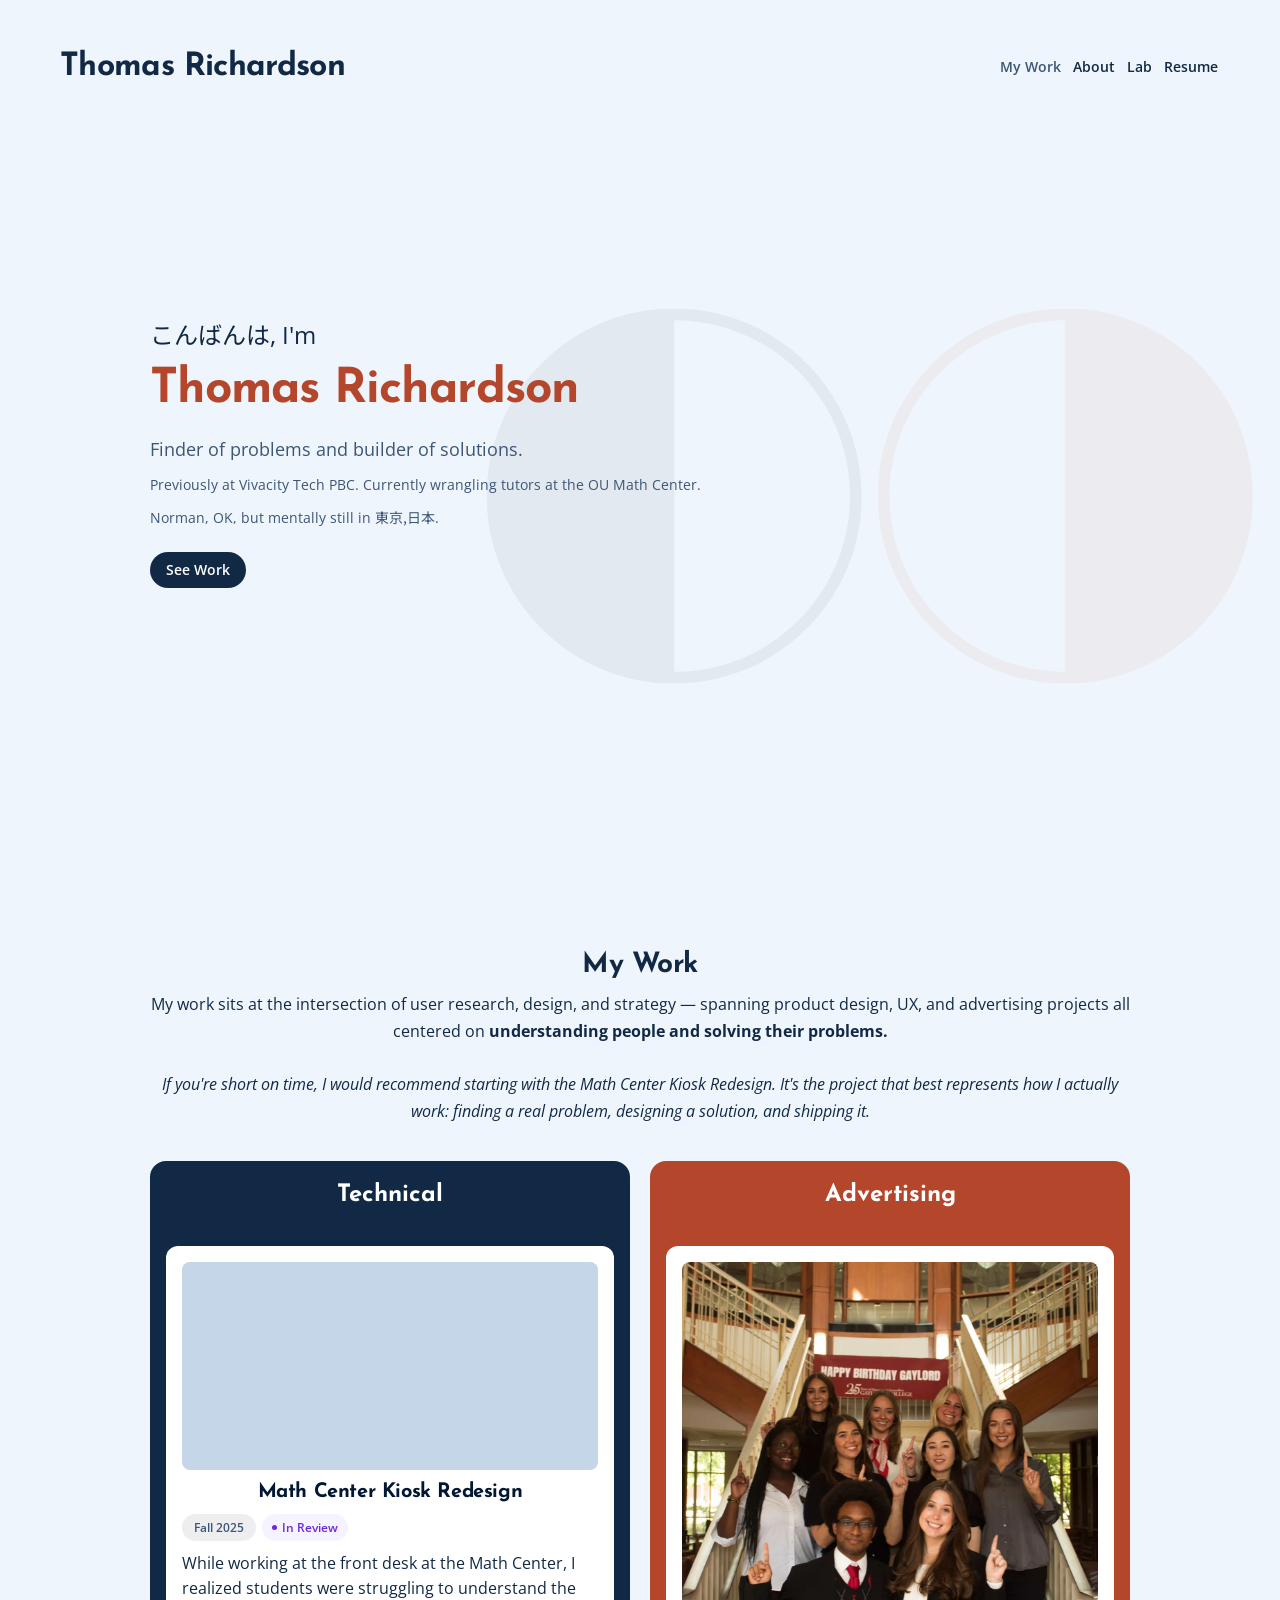
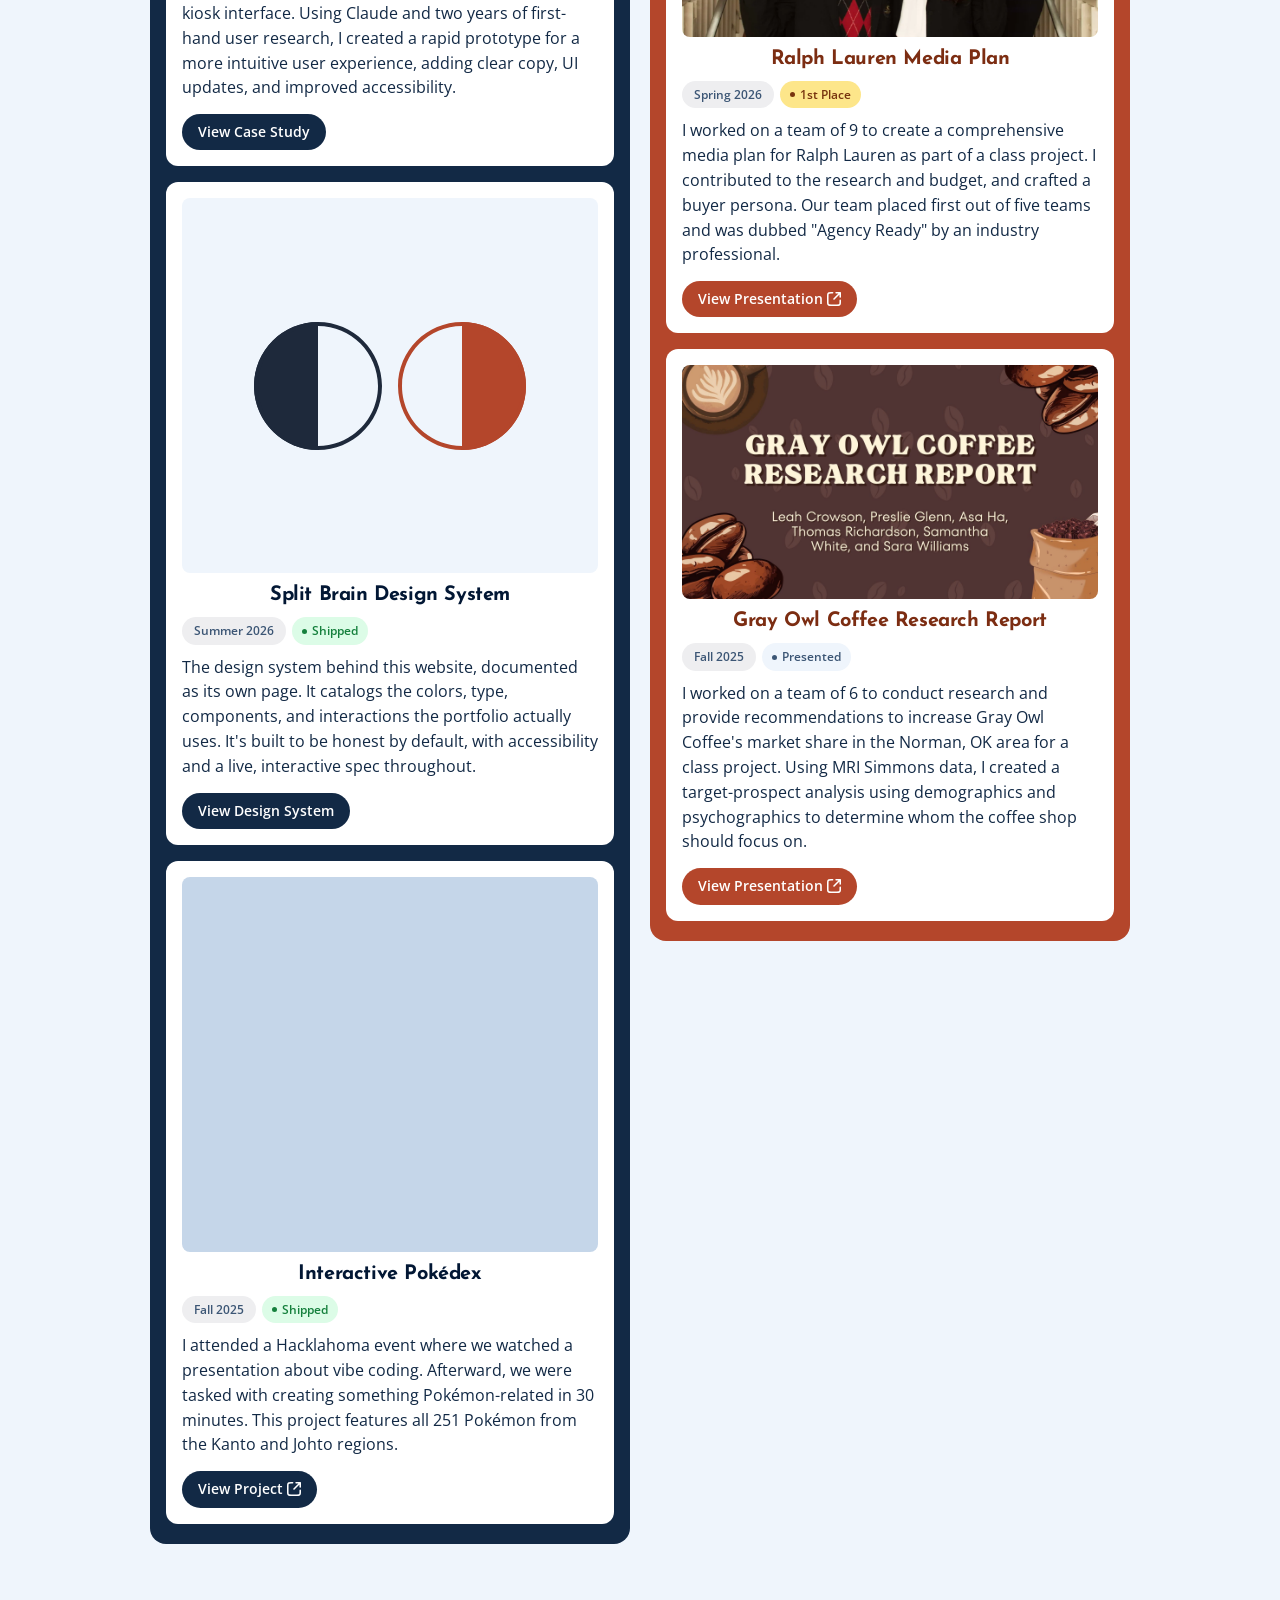
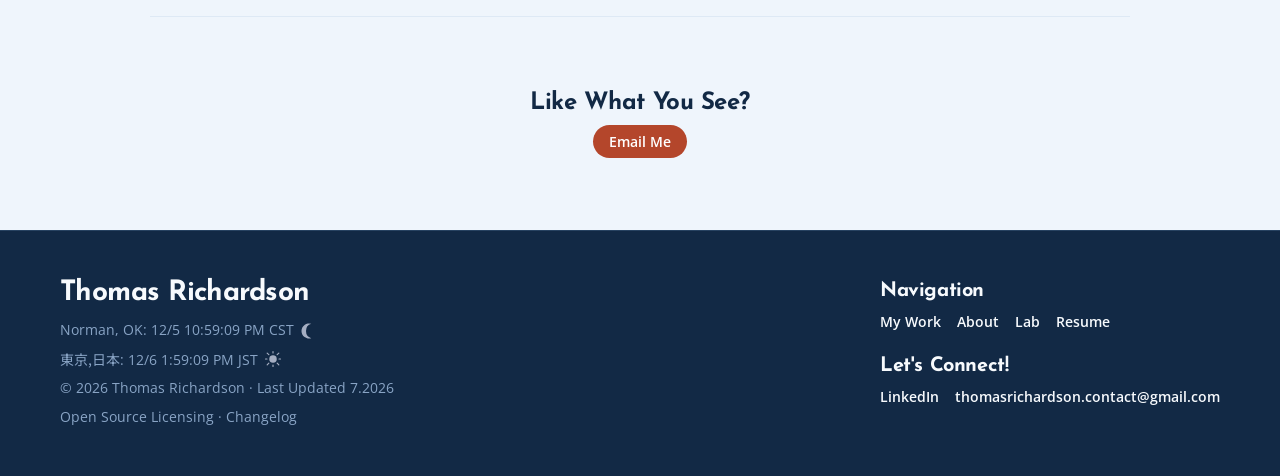
==== commit b6e0395f: "Add proper favicon set, clickable brand, and cleanup - Add full realfavicongenerator favicon set (ic" ====
--- a/index.html
+++ b/index.html
@@ -31,7 +31,11 @@
     <link href="https://fonts.googleapis.com/css2?family=Josefin+Sans:wght@700&family=Noto+Sans+JP:wght@400;700&family=Open+Sans:ital,wght@0,400;0,600;0,700;1,400&display=swap" rel="stylesheet">
 
     <link rel="stylesheet" href="style.css">
-    <link rel="icon" href="assets/icons/favicon-3.svg" type="image/x-icon">
+    <link rel="icon" type="image/png" href="assets/icons/favicon/favicon-96x96.png" sizes="96x96">
+    <link rel="icon" type="image/svg+xml" href="assets/icons/favicon/favicon.svg">
+    <link rel="shortcut icon" href="assets/icons/favicon/favicon.ico">
+    <link rel="apple-touch-icon" sizes="180x180" href="assets/icons/favicon/apple-touch-icon.png">
+    <link rel="manifest" href="assets/icons/favicon/site.webmanifest">
 </head>
 <body>
 
@@ -53,8 +57,8 @@
         <!-- Hero -->
         <section id="hero-section">
             <div class="hero-bg-icons" aria-hidden="true">
-                <img src="assets/icons/favicon-4.svg" alt="" class="hero-bg-icon">
-                <img src="assets/icons/favicon-3.svg" alt="" class="hero-bg-icon">
+                <img src="assets/icons/sb-navy.svg" alt="" class="hero-bg-icon">
+                <img src="assets/icons/sb-rust.svg" alt="" class="hero-bg-icon">
             </div>
             <div class="hero-left">
                 <p class="hero-greeting"><span id="hero-greeting-text"></span>, I'm</p>
@@ -95,8 +99,8 @@
 
                     <div class="project-card">
                         <div class="card-img sb-card-media" aria-hidden="true">
-                            <img src="assets/icons/favicon-4.svg" alt="" class="sb-card-half">
-                            <img src="assets/icons/favicon-3.svg" alt="" class="sb-card-half">
+                            <img src="assets/icons/sb-navy.svg" alt="" class="sb-card-half">
+                            <img src="assets/icons/sb-rust.svg" alt="" class="sb-card-half">
                         </div>
                         <h4>Split Brain Design System</h4>
                         <div class="card-meta">
--- a/style.css
+++ b/style.css
@@ -117,6 +117,13 @@
 header h1 {
   color: var(--tech-header-bg);
   margin: 0;
+}
+
+/* Clickable brand name — link to home, no underline, keep the h1 color */
+.header-brand a {
+  text-decoration: none;
+  color: inherit;
+  display: inline-block;
 }
 
 nav {
@@ -1441,110 +1448,6 @@
   }
 }
 
-@keyframes scrollMarqueeReverse {
-  0% {
-    transform: translateX(-50%);
-  }
-  100% {
-    transform: translateX(0);
-  }
-}
-
-.marquee-track--reverse {
-  animation-name: scrollMarqueeReverse;
-}
-
-/* ── About summary: Tech Stack / Skills / Contact ── */
-#about-summary {
-  padding: 48px 0 72px;
-}
-
-.summary-grid {
-  display: grid;
-  grid-template-columns: repeat(3, 1fr);
-  gap: 20px;
-  align-items: start;
-}
-
-.summary-col {
-  display: flex;
-  flex-direction: column;
-  gap: 12px;
-}
-
-.summary-heading {
-  margin: 0;
-}
-
-.summary-heading--tech    { color: var(--tech-title); }   /* navy  */
-.summary-heading--skills  { color: var(--ad-title); }     /* rust  */
-.summary-heading--contact { color: var(--text-muted); }   /* gray  */
-
-.summary-list {
-  list-style: none;
-  margin: 0;
-  padding: 0;
-  display: flex;
-  flex-direction: column;
-  gap: 10px;
-}
-
-.summary-list li {
-  font-family: var(--font-body);
-  font-size: 0.9375rem;
-  line-height: 1.5;
-  color: var(--text-main);
-}
-
-.summary-contact a,
-.summary-contact button {
-  font-family: var(--font-body);
-  font-size: 0.9375rem;
-  font-weight: 600;
-  color: var(--text-main);
-  background: none;
-  border: none;
-  padding: 0;
-  text-align: left;
-  text-decoration: none;
-  cursor: pointer;
-  transition: color 0.2s ease;
-}
-
-.summary-contact a:hover,
-.summary-contact button:hover {
-  color: var(--ad-header-bg);
-}
-
-/* Compact marquee variant — reuses the full-size marquee, just smaller */
-.marquee-container--compact {
-  max-width: 220px;
-  margin: 0;
-}
-
-.marquee-container--compact .marquee-track {
-  padding: 8px 0;
-}
-
-.marquee-container--compact .tool-icon {
-  width: 44px;
-  height: 44px;
-}
-
-.marquee-container--compact .tool-wrap::after {
-  display: none; /* no hover tooltips in the compact strip */
-}
-
-@media (max-width: 768px) {
-  #about-summary {
-    padding: 36px 0 56px;
-  }
-
-  .summary-grid {
-    grid-template-columns: 1fr;
-    gap: 32px;
-  }
-}
 
 /* ── Footer ── */
 footer {
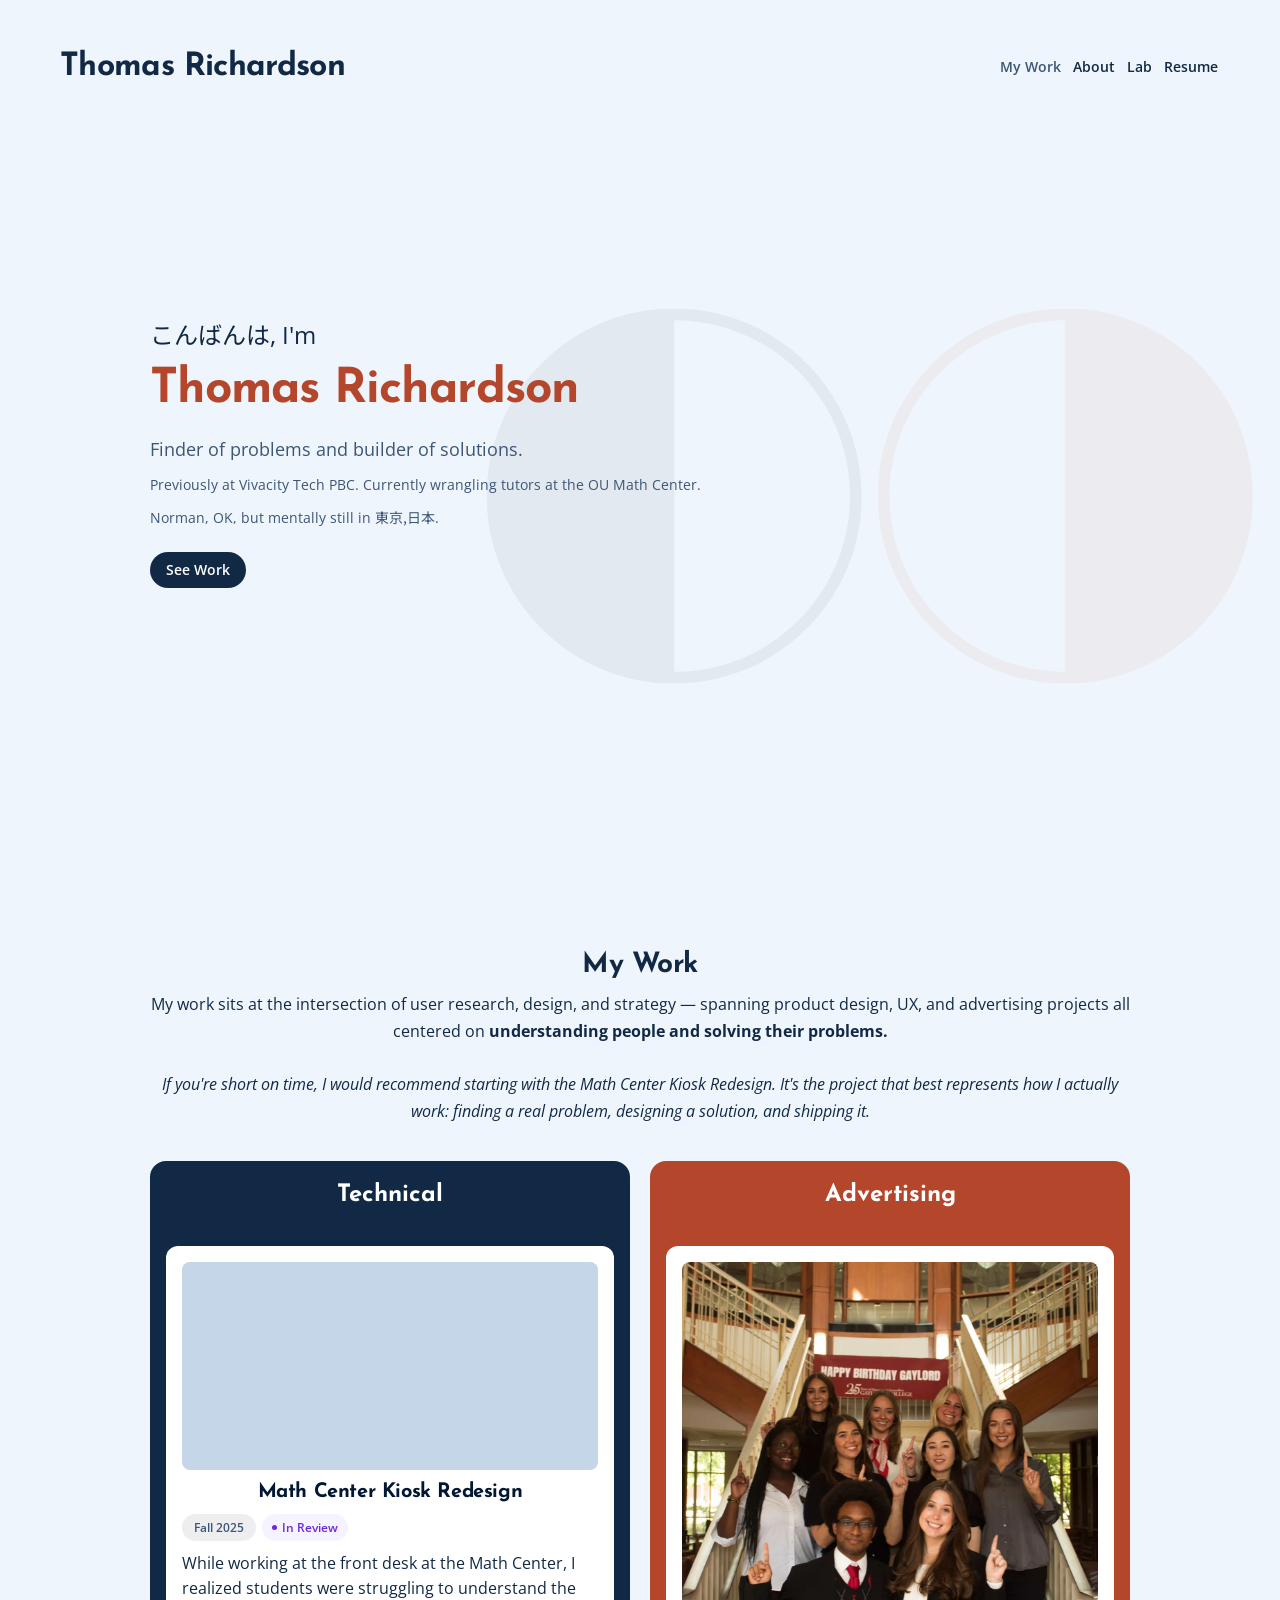
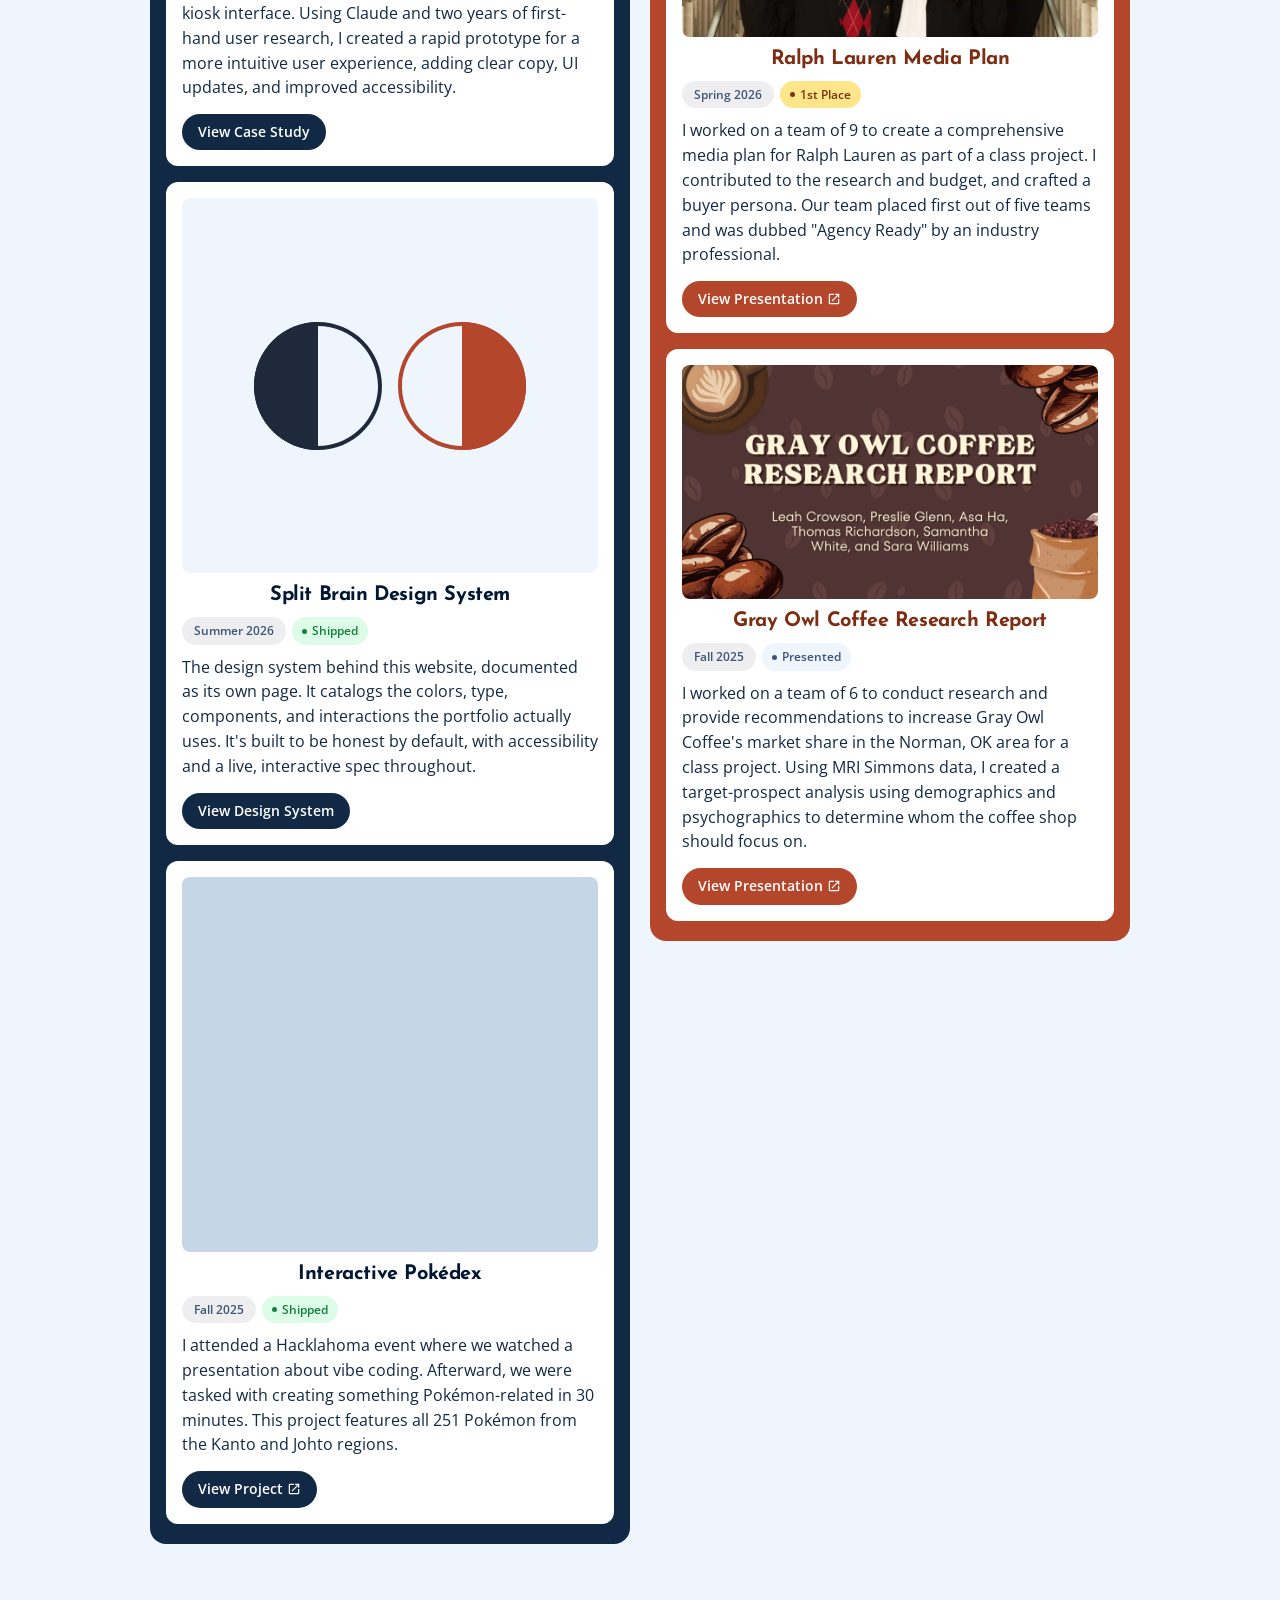
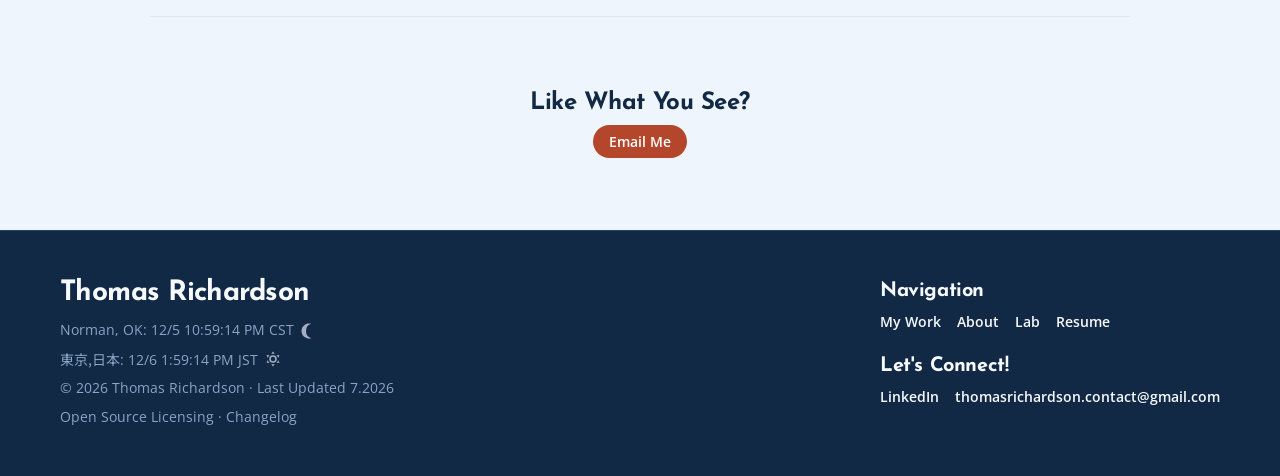
==== commit 4972b0bb: "Standardize external-link icon, swap sun to MDI, small copy fixes Replaces the old link-external ico" ====
--- a/index.html
+++ b/index.html
@@ -133,7 +133,7 @@
                         </div>
                         <p>I attended a Hacklahoma event where we watched a presentation about vibe coding. Afterward, we were tasked with creating something Pokémon-related in 30 minutes. This project features all 251 Pokémon from the Kanto and Johto regions.</p>
                         <div class="card-actions">
-                            <a href="https://thomvrich.github.io/pokedex/" target="_blank" rel="noopener noreferrer" class="btn-project-tech">View Project<img src="assets/icons/link-external.svg" alt="" class="link-icon"></a>
+                            <a href="https://thomvrich.github.io/pokedex/" target="_blank" rel="noopener noreferrer" class="btn-project-tech">View Project<img src="assets/icons/open_in_new.svg" alt="" class="link-icon"></a>
                         </div>
                     </div>
                 </div>
@@ -152,7 +152,7 @@
                         </div>
                         <p>I worked on a team of 9 to create a comprehensive media plan for Ralph Lauren as part of a class project. I contributed to the research and budget, and crafted a buyer persona. Our team placed first out of five teams and was dubbed "Agency Ready" by an industry professional.</p>
                         <div class="card-actions">
-                            <a href="documents/admediapres.pdf" target="_blank" rel="noopener noreferrer" class="btn-project-ad">View Presentation<img src="assets/icons/link-external.svg" alt="" class="link-icon"></a>
+                            <a href="documents/admediapres.pdf" target="_blank" rel="noopener noreferrer" class="btn-project-ad">View Presentation<img src="assets/icons/open_in_new.svg" alt="" class="link-icon"></a>
                         </div>
                     </div>
                     <div class="project-card">
@@ -164,7 +164,7 @@
                         </div>
                         <p>I worked on a team of 6 to conduct research and provide recommendations to increase Gray Owl Coffee's market share in the Norman, OK area for a class project. Using MRI Simmons data, I created a target-prospect analysis using demographics and psychographics to determine whom the coffee shop should focus on.</p>
                         <div class="card-actions">
-                            <a href="documents/adresearchpres.pdf" target="_blank" rel="noopener noreferrer" class="btn-project-ad">View Presentation<img src="assets/icons/link-external.svg" alt="" class="link-icon"></a>
+                            <a href="documents/adresearchpres.pdf" target="_blank" rel="noopener noreferrer" class="btn-project-ad">View Presentation<img src="assets/icons/open_in_new.svg" alt="" class="link-icon"></a>
                         </div>
                     </div>
                 </div>
--- a/style.css
+++ b/style.css
@@ -961,6 +961,9 @@
 .comp-badge-row > .status-badge,
 .comp-badge-row > .card-date {
   flex-shrink: 0;
+  /* Soft shadow so badges lift off the well — especially "Presented",
+     whose background matches the demo well and would otherwise blend in. */
+  box-shadow: 0 1px 4px rgba(15, 23, 42, 0.14);
 }
 
 .comp-btn-row > .btn-project-tech,
@@ -1256,6 +1259,10 @@
 #split-brain {
   padding: 48px 0 72px;
   text-align: center;
+}
+
+.split-brain-cta {
+  margin-top: 20px;
 }
 
 .split-brain-icons {
@@ -1583,6 +1590,8 @@
   height: 14px;
   vertical-align: middle;
   margin-left: 4px;
+  /* Material open_in_new ships dark; invert to white for the colored buttons */
+  filter: brightness(0) invert(1);
 }
 
 .flag-icon {
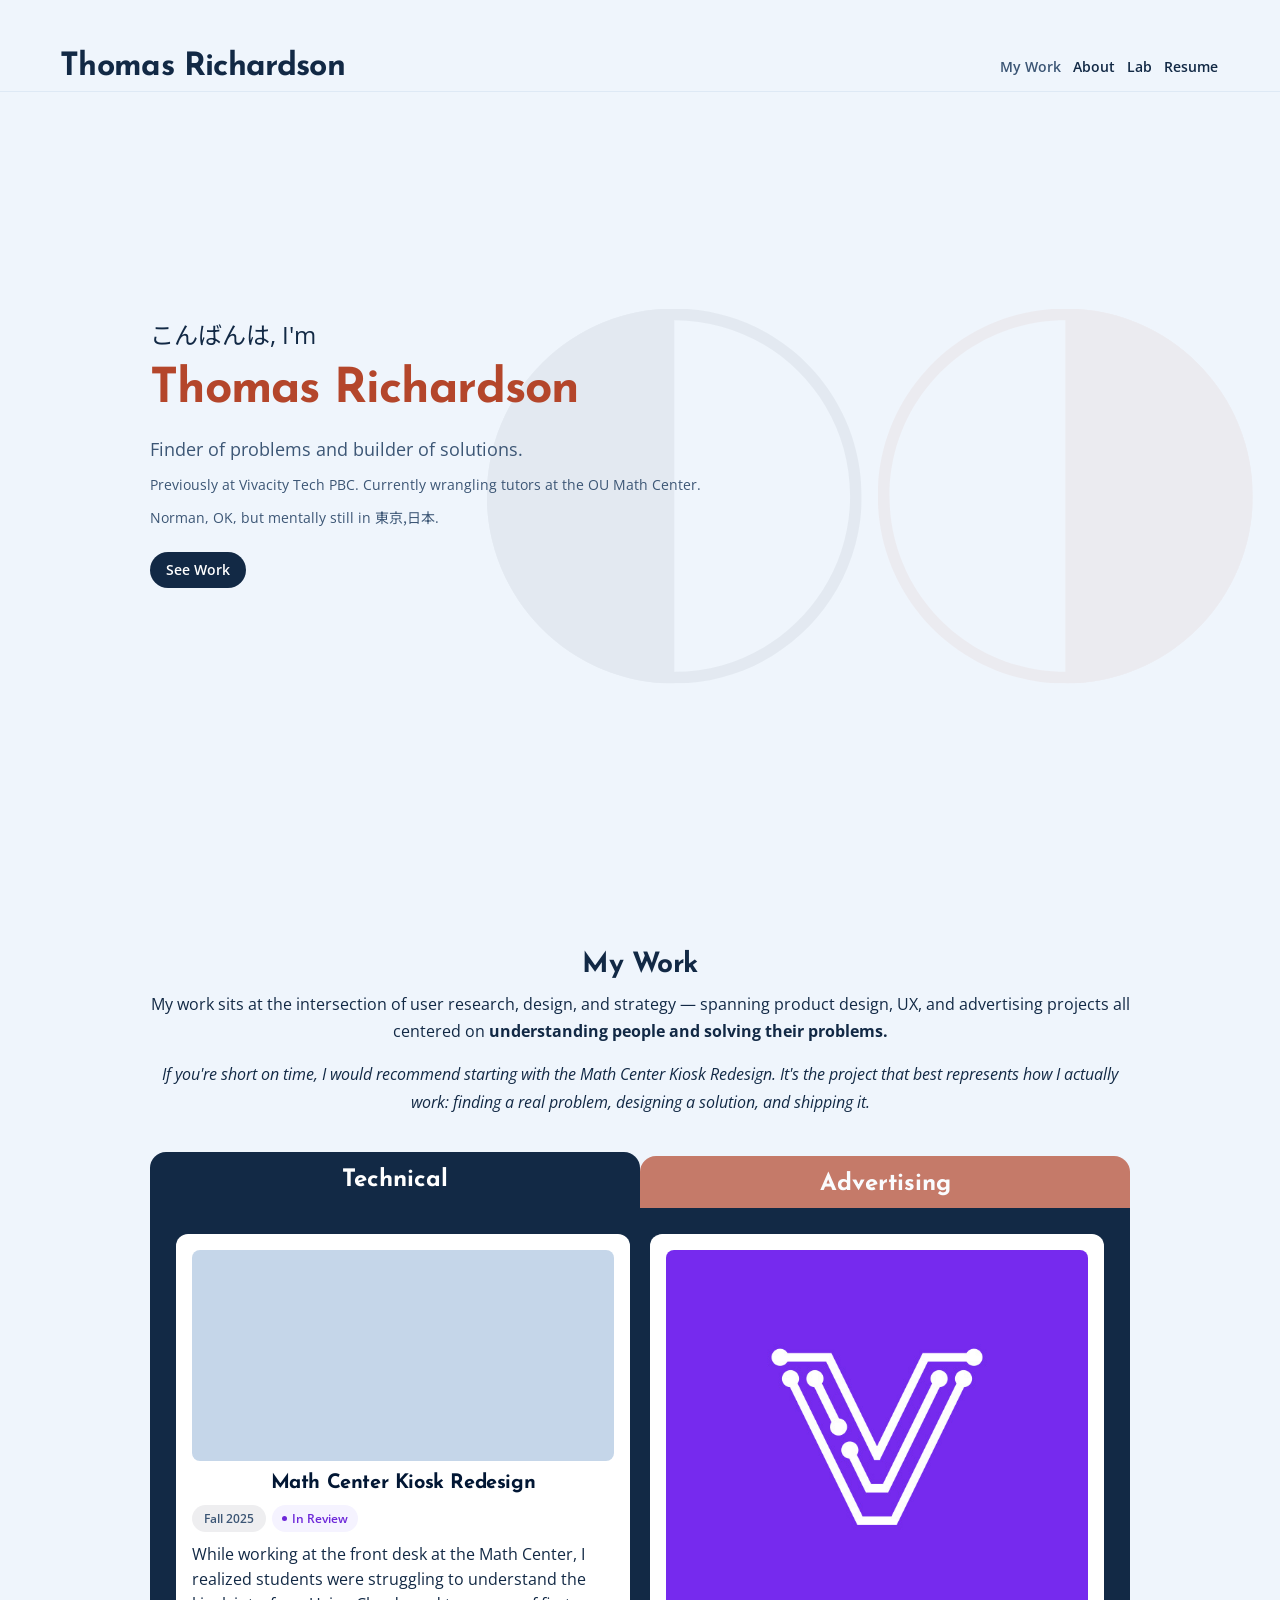
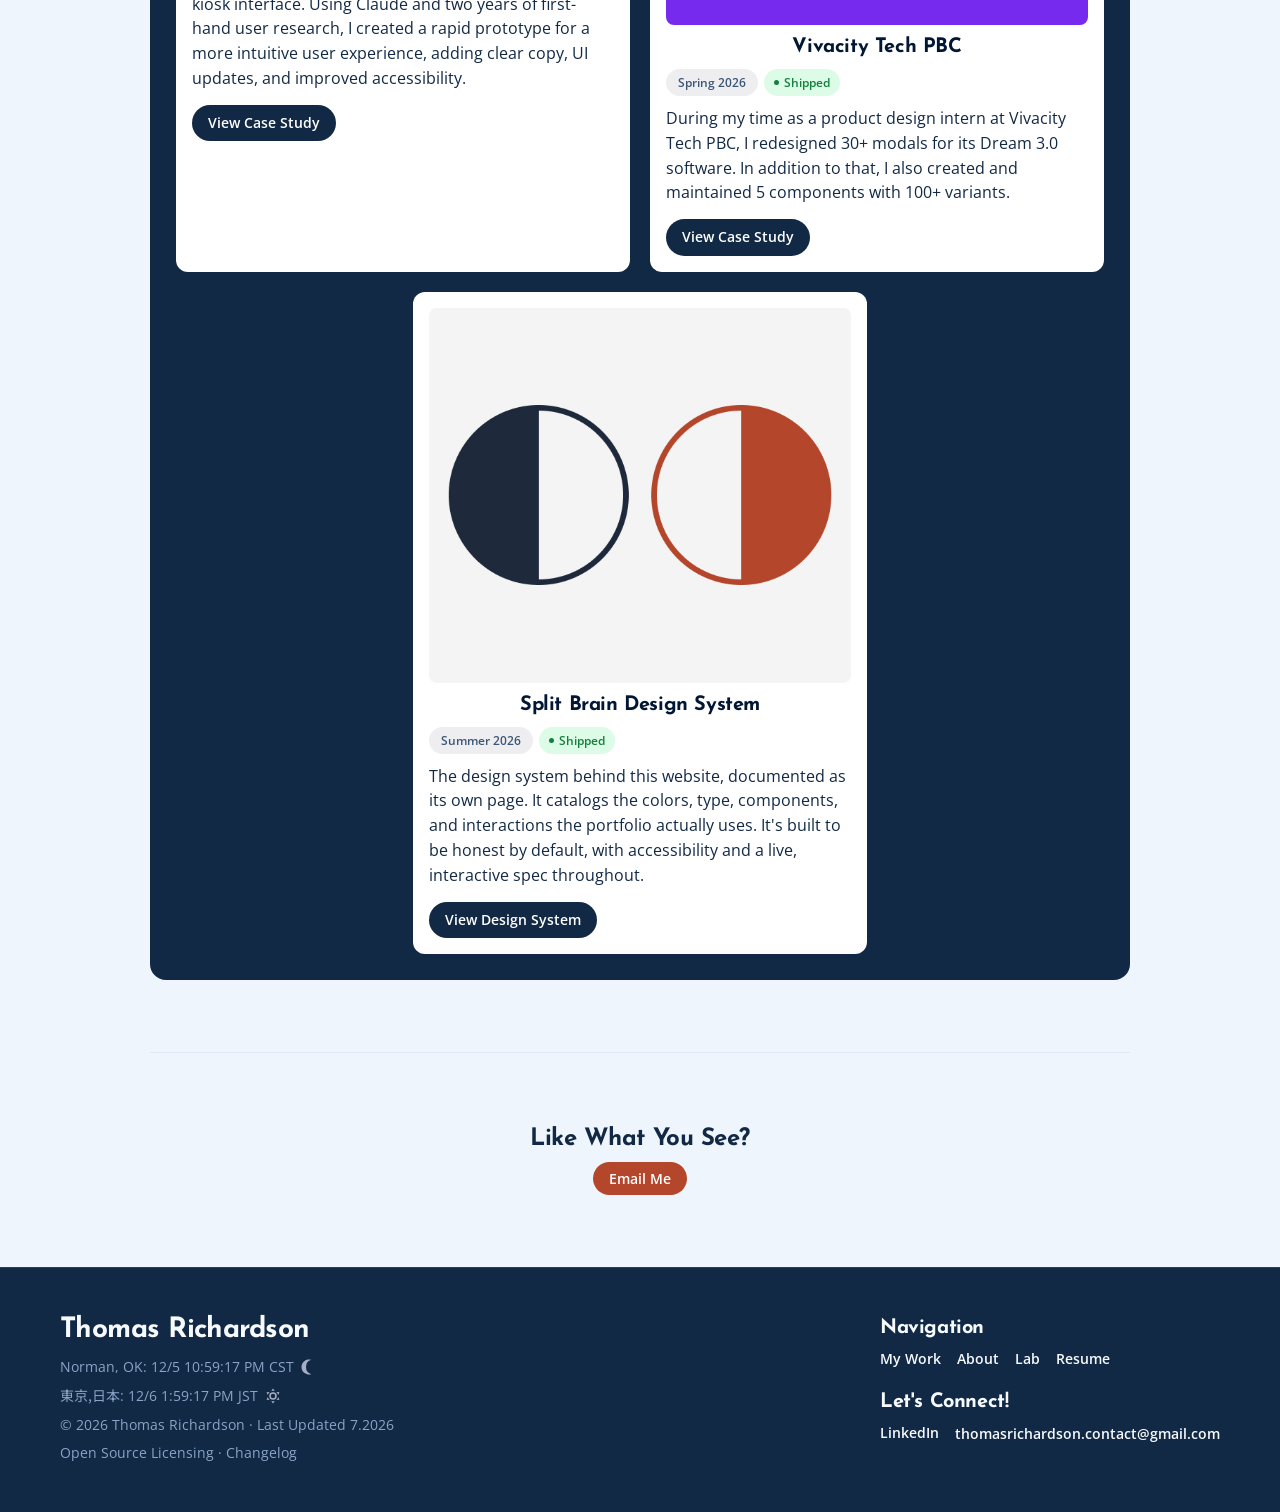
==== commit 54eef4fe: "Added VT case study Co-Authored-By: Claude Opus 4.8 <noreply@anthropic.com>" ====
--- a/index.html
+++ b/index.html
@@ -74,101 +74,85 @@
             <div class="work-intro">
                 <h2>My Work</h2>
                 <p>My work sits at the intersection of user research, design, and strategy — spanning product design, UX, and advertising projects all centered on <strong>understanding people and solving their problems.</strong></p>
-                <br>
                 <p><em>If you're short on time, I would recommend starting with the Math Center Kiosk Redesign. It's the project that best represents how I actually work: finding a real problem, designing a solution, and shipping it.</em></p>
             </div>
-            <div class="project-grid">
-                <!-- Technical Column -->
-                <div class="column tech-column">
-                    <div class="column-header">
-                        <h3>Technical</h3>
+            <div class="folder" id="workFolder">
+                <div class="folder-tabs" role="tablist" aria-label="Work categories">
+                    <button type="button" class="folder-tab folder-tab-tech is-active" id="tabTechnical" role="tab" aria-selected="true" aria-controls="panelTechnical">Technical</button>
+                    <button type="button" class="folder-tab folder-tab-ad" id="tabAdvertising" role="tab" aria-selected="false" aria-controls="panelAdvertising" tabindex="-1">Advertising</button>
+                </div>
+
+                <div class="folder-body">
+                    <!-- Technical Panel -->
+                    <div class="folder-panel folder-grid-2 is-active column tech-column" id="panelTechnical" role="tabpanel" aria-labelledby="tabTechnical">
+
+                        <div class="project-card">
+                            <video src="assets/mc-demo-2.mp4" class="card-img" width="1036" height="720" autoplay loop muted playsinline aria-label="Looping demo of the redesigned Math Center check-in kiosk" style="height: auto !important; aspect-ratio: unset !important;"></video>
+                            <h4>Math Center Kiosk Redesign</h4>
+                            <div class="card-meta">
+                                <span class="card-date">Fall 2025</span>
+                                <span class="status-badge status-in-review">In Review</span>
+                            </div>
+                            <p>While working at the front desk at the Math Center, I realized students were struggling to understand the kiosk interface. Using Claude and two years of first-hand user research, I created a rapid prototype for a more intuitive user experience, adding clear copy, UI updates, and improved accessibility.</p>
+                            <div class="card-actions">
+                                <a href="math-center.html" class="btn-project-tech">View Case Study</a>
+                            </div>
+                        </div>
+                        <div class="project-card">
+                            <img src="assets/vivacity-tech.jpg" alt="Vivacity Tech PBC" class="card-img" width="600" height="600" loading="lazy">
+                            <h4>Vivacity Tech PBC</h4>
+                            <div class="card-meta">
+                                <span class="card-date">Spring 2026</span>
+                                <span class="status-badge status-shipped">Shipped</span>
+                            </div>
+                            <p>During my time as a product design intern at Vivacity Tech PBC, I redesigned 30+ modals for its Dream 3.0 software. In addition to that, I also created and maintained 5 components with 100+ variants.</p>
+                            <div class="card-actions">
+                                <a href="vivacity.html" class="btn-project-tech">View Case Study</a>
+                            </div>
+                        </div>
+                        <div class="project-card">
+                            <img src="assets/sb_ds.jpg" alt="Split Brain Design System" class="card-img" width="600" height="600" loading="lazy">
+                            <h4>Split Brain Design System</h4>
+                            <div class="card-meta">
+                                <span class="card-date">Summer 2026</span>
+                                <span class="status-badge status-shipped">Shipped</span>
+                            </div>
+                            <p>The design system behind this website, documented as its own page. It catalogs the colors, type, components, and interactions the portfolio actually uses. It's built to be honest by default, with accessibility and a live, interactive spec throughout.</p>
+                            <div class="card-actions">
+                                <a href="design-system.html" class="btn-project-tech">View Design System</a>
+                            </div>
+                        </div>
                     </div>
 
-                    <div class="project-card">
-                        <video src="assets/mc-demo-2.mp4" class="card-img" width="1036" height="720" autoplay loop muted playsinline aria-label="Looping demo of the redesigned Math Center check-in kiosk" style="height: auto !important; aspect-ratio: unset !important;"></video>
-                        <h4>Math Center Kiosk Redesign</h4>
-                        <div class="card-meta">
-                            <span class="card-date">Fall 2025</span>
-                            <span class="status-badge status-in-review">In Review</span>
-                        </div>
-                        <p>While working at the front desk at the Math Center, I realized students were struggling to understand the kiosk interface. Using Claude and two years of first-hand user research, I created a rapid prototype for a more intuitive user experience, adding clear copy, UI updates, and improved accessibility.</p>
-                        <div class="card-actions">
-                            <a href="math-center.html" class="btn-project-tech">View Case Study</a>
+                    <!-- Advertising Panel -->
+                    <div class="folder-panel folder-grid-2 column creative-column" id="panelAdvertising" role="tabpanel" aria-labelledby="tabAdvertising" hidden>
+
+                        <div class="project-card">
+                            <img src="assets/admedia.JPG" alt="Ralph Lauren Media Plan" style="width: 100% !important; height: auto !important; aspect-ratio: 16 / 9 !important;"  class="card-img" width="1920" height="1080" loading="lazy">
+                            <h4>Ralph Lauren Media Plan</h4>
+                            <div class="card-meta">
+                                <span class="card-date">Spring 2026</span>
+                                <span class="status-badge status-first-place">1st Place</span>
+                            </div>
+                            <p>I worked on a team of 9 to create a comprehensive media plan for Ralph Lauren as part of a class project. I contributed to the research and budget, and crafted a buyer persona. Our team placed first out of five teams and was dubbed "Agency Ready" by an industry professional.</p>
+                            <div class="card-actions">
+                                <a href="documents/admediapres.pdf" target="_blank" rel="noopener noreferrer" class="btn-project-ad">View Presentation<img src="assets/icons/open_in_new.svg" alt="" class="link-icon"></a>
+                            </div>
+                        </div>
+                        <div class="project-card">
+                            <img src="assets/advertising-research.jpg" style="width: 100% !important; height: auto !important; aspect-ratio: 16 / 9 !important;" alt="Advertising Research Final Project" class="card-img" width="1920" height="1080" loading="lazy">
+                            <h4>Gray Owl Coffee Research Report</h4>
+                            <div class="card-meta">
+                                <span class="card-date">Fall 2025</span>
+                                <span class="status-badge status-presented">Presented</span>
+                            </div>
+                            <p>I worked on a team of 6 to conduct research and provide recommendations to increase Gray Owl Coffee's market share in the Norman, OK area for a class project. Using MRI Simmons data, I created a target-prospect analysis using demographics and psychographics to determine whom the coffee shop should focus on.</p>
+                            <div class="card-actions">
+                                <a href="documents/adresearchpres.pdf" target="_blank" rel="noopener noreferrer" class="btn-project-ad">View Presentation<img src="assets/icons/open_in_new.svg" alt="" class="link-icon"></a>
+                            </div>
                         </div>
                     </div>
-
-                    <div class="project-card">
-                        <div class="card-img sb-card-media" aria-hidden="true">
-                            <img src="assets/icons/sb-navy.svg" alt="" class="sb-card-half">
-                            <img src="assets/icons/sb-rust.svg" alt="" class="sb-card-half">
-                        </div>
-                        <h4>Split Brain Design System</h4>
-                        <div class="card-meta">
-                            <span class="card-date">Summer 2026</span>
-                            <span class="status-badge status-shipped">Shipped</span>
-                        </div>
-                        <p>The design system behind this website, documented as its own page. It catalogs the colors, type, components, and interactions the portfolio actually uses. It's built to be honest by default, with accessibility and a live, interactive spec throughout.</p>
-                        <div class="card-actions">
-                            <a href="design-system.html" class="btn-project-tech">View Design System</a>
-                        </div>
-                    </div>
-                 <!--   <div class="project-card">
-                        <img src="assets/vivacity-tech.jpg" alt="Vivacity Tech PBC" class="card-img" width="600" height="600" loading="lazy">
-                        <h4>Vivacity Tech PBC</h4>
-                        <div class="card-meta">
-                            <span class="card-date">Spring 2026</span>
-                            <span class="status-badge status-in-review">In Review</span>
-                        </div>
-                        <p>During my time as a product design intern at Vivacity Tech PBC, I redesigned 20+ modals for its Dream 3.0 software. In addition to that, I also created and maintained 5 components with 100+ variants.</p>
-                        <div class="card-actions">
-                            <a href="https://www.vivacitytech.com/" target="_blank" rel="noopener noreferrer" class="btn-project-tech btn-coming-soon"><span class="status-pulse">Coming Soon</span></a>
-                        </div>
-                    </div> -->
-                    <div class="project-card">
-                        <video src="assets/pokemon-demo.mp4" class="card-img" autoplay loop muted playsinline aria-label="Looping demo of the interactive Pokédex web app"></video>
-                        <h4>Interactive Pokédex</h4>
-                        <div class="card-meta">
-                            <span class="card-date">Fall 2025</span>
-                            <span class="status-badge status-shipped">Shipped</span>
-                        </div>
-                        <p>I attended a Hacklahoma event where we watched a presentation about vibe coding. Afterward, we were tasked with creating something Pokémon-related in 30 minutes. This project features all 251 Pokémon from the Kanto and Johto regions.</p>
-                        <div class="card-actions">
-                            <a href="https://thomvrich.github.io/pokedex/" target="_blank" rel="noopener noreferrer" class="btn-project-tech">View Project<img src="assets/icons/open_in_new.svg" alt="" class="link-icon"></a>
-                        </div>
-                    </div>
-                </div>
-                <!-- Advertising Column -->
-                <div class="column creative-column">
-                    <div class="column-header">
-                        <h3>Advertising</h3>
-                    </div>
-
-                    <div class="project-card">
-                        <img src="assets/ralph-lauren-media-plan.webp" alt="Ralph Lauren Media Plan" class="card-img" width="1200" height="1800" loading="lazy">
-                        <h4>Ralph Lauren Media Plan</h4>
-                        <div class="card-meta">
-                            <span class="card-date">Spring 2026</span>
-                            <span class="status-badge status-first-place">1st Place</span>
-                        </div>
-                        <p>I worked on a team of 9 to create a comprehensive media plan for Ralph Lauren as part of a class project. I contributed to the research and budget, and crafted a buyer persona. Our team placed first out of five teams and was dubbed "Agency Ready" by an industry professional.</p>
-                        <div class="card-actions">
-                            <a href="documents/admediapres.pdf" target="_blank" rel="noopener noreferrer" class="btn-project-ad">View Presentation<img src="assets/icons/open_in_new.svg" alt="" class="link-icon"></a>
-                        </div>
-                    </div>
-                    <div class="project-card">
-                        <img src="assets/advertising-research.jpg" style="width: 100% !important; height: auto !important; aspect-ratio: 16 / 9 !important;" alt="Advertising Research Final Project" class="card-img" width="1920" height="1080" loading="lazy">
-                        <h4>Gray Owl Coffee Research Report</h4>
-                        <div class="card-meta">
-                            <span class="card-date">Fall 2025</span>
-                            <span class="status-badge status-presented">Presented</span>
-                        </div>
-                        <p>I worked on a team of 6 to conduct research and provide recommendations to increase Gray Owl Coffee's market share in the Norman, OK area for a class project. Using MRI Simmons data, I created a target-prospect analysis using demographics and psychographics to determine whom the coffee shop should focus on.</p>
-                        <div class="card-actions">
-                            <a href="documents/adresearchpres.pdf" target="_blank" rel="noopener noreferrer" class="btn-project-ad">View Presentation<img src="assets/icons/open_in_new.svg" alt="" class="link-icon"></a>
-                        </div>
-                    </div>
-                </div>
-
+                </div>
             </div>
         </section>
         <section id="cta-section">
--- a/style.css
+++ b/style.css
@@ -25,6 +25,15 @@
   --font-jp: 'Noto Sans JP', sans-serif;
 }
 
+/* ── Debug: outline every element in red to check alignment ──
+   Uncomment the rule below to see the layout grid lines; comment
+   it back out when you're done.
+
+* {
+  outline: 1px solid rgba(255, 0, 0, 0.4);
+}
+*/
+
 /* ── Japanese text — always Noto Sans JP, never an afterthought ──
    Applies to anything tagged lang="ja" plus the JS-injected greeting,
    so current and future Japanese picks it up automatically. */
@@ -112,6 +121,7 @@
   align-items: center;
   padding: 48px 60px 5px;
   background-color: var(--bg-global);
+  box-shadow: 0 1px 0 var(--gray-200);   /* thin divider line under the header, all pages */
 }
 
 header h1 {
@@ -385,11 +395,142 @@
   line-height: 1.7;
 }
 
+.work-intro p + p {
+  margin-top: 16px;
+}
+
 .project-grid {
   display: grid;
   grid-template-columns: 1fr 1fr;
   gap: 20px;
   align-items: start;
+}
+
+/* ── Work section: folder/tab system ── */
+.folder {
+  display: flex;
+  flex-direction: column;
+}
+
+.folder-tabs {
+  display: flex;
+  width: 100%;
+}
+
+.folder-tab {
+  flex: 1 1 50%;
+  border: none;
+  cursor: pointer;
+  font-family: var(--font-headings);
+  font-size: 1.5rem;
+  font-weight: 700;
+  color: #FFFFFF;
+  padding: 16px 20px;
+  position: relative;
+  z-index: 1;
+  transform: translateY(4px);
+  opacity: 0.7;
+  transition: opacity 0.2s ease, transform 0.2s ease;
+}
+
+.folder-tab.is-active {
+  z-index: 2;
+  transform: translateY(0);
+  opacity: 1;
+}
+
+.folder-tab-tech { background-color: var(--tech-header-bg); }
+.folder-tab-ad   { background-color: var(--ad-header-bg); }
+
+.folder-tab-tech,
+.folder-tab-ad {
+  border-radius: 16px 16px 0 0;
+}
+
+.folder-body {
+  position: relative;
+  z-index: 1;
+  border: 2px solid var(--tech-header-bg);
+  border-radius: 0 0 16px 16px;
+  background: var(--tech-header-bg);
+  padding: 24px;
+  transition: border-color 0.2s ease, background-color 0.2s ease;
+}
+
+.folder[data-active="advertising"] .folder-body {
+  border-color: var(--ad-header-bg);
+  background: var(--ad-header-bg);
+  border-radius: 0 0 16px 16px;
+}
+
+.folder-panel {
+  gap: 20px;
+  padding: 0;
+  background: none;
+  border-radius: 0;
+  opacity: 0;
+  transition: opacity 0.18s ease;
+}
+
+/* .column (an author rule) sets display:flex at equal specificity to
+   [hidden]'s UA display:none, and author rules always win over UA rules —
+   so [hidden] alone can't hide these panels. Force it explicitly instead. */
+.folder-panel[hidden] {
+  display: none !important;
+}
+
+.folder-panel.is-active {
+  display: grid;
+  opacity: 1;
+}
+
+.folder-grid-3 { grid-template-columns: repeat(3, 1fr); }
+.folder-grid-2 { grid-template-columns: repeat(2, 1fr); }
+
+/* Panels reuse .tech-column/.creative-column so .project-card h4 colors
+   stay intact, but inside the folder they're plain grids, not colored
+   full-bleed columns. */
+.folder-panel.column {
+  border-radius: 0;
+  background: none;
+  gap: 20px;
+  padding-bottom: 0;
+}
+
+.folder-panel .project-card {
+  margin: 0;
+}
+
+/* In a 2-column panel with an odd number of cards, the last card would sit
+   alone in the left cell. Make it span both columns and cap its width so it
+   centers in the row instead of hanging left. */
+.folder-grid-2 .project-card:last-child:nth-child(odd) {
+  grid-column: 1 / -1;
+  justify-self: center;
+  width: calc((100% - 20px) / 2);   /* same width as a normal column (accounts for the 20px gap) */
+}
+
+@media (max-width: 768px) {
+  .folder-grid-3,
+  .folder-grid-2 {
+    grid-template-columns: 1fr;
+  }
+
+  /* On a single-column mobile grid, the last-odd card must fill the row like
+     the rest — undo the desktop half-width centering that leaves it skinny. */
+  .folder-grid-2 .project-card:last-child:nth-child(odd) {
+    width: auto;
+    justify-self: stretch;
+  }
+
+  .folder-tab {
+    font-size: 0.9375rem;
+    padding: 14px 12px;
+  }
+
+  .folder-body {
+    padding: 16px;
+  }
 }
 
 /* ── Design System ── */
@@ -1127,21 +1268,6 @@
   background-color: var(--gray-300);
 }
 
-/* Split Brain card — the two logo halves as the card media */
-.sb-card-media {
-  display: flex;
-  align-items: center;
-  justify-content: center;
-  gap: 16px;
-  background: var(--bg-global);
-}
-
-.sb-card-half {
-  width: 128px;
-  height: 128px;
-  display: block;
-}
-
 .project-card h4 {
   text-align: center;
   margin: 0;
@@ -1357,12 +1483,12 @@
   overflow: hidden;
   display: flex;
   user-select: none;
-  
-  /* 🛠️ FIX 2: Constrain the width and center it on the desktop layout */
-  max-width: 600px;     /* Adjust this number down if you want it even narrower */
-  margin: 0 auto;       /* Centers the container horizontally on the page */
-
-  /* Premium edge fade-out gradient mask */
+
+  /* Constrain the width and center it on the desktop layout */
+  max-width: 600px;
+  margin: 0 auto;
+
+  /* Edge fade-out gradient mask */
   mask-image: linear-gradient(
     to right,
     transparent,
@@ -1411,7 +1537,7 @@
 .tool-wrap::after {
   content: attr(data-label);
   position: absolute;
-  bottom: calc(100% + 10px);
+  bottom: calc(100% + 15px);
   left: 50%;
   transform: translateX(-50%);
   background: var(--tech-header-bg);
@@ -1442,7 +1568,7 @@
 
 .tool-icon:hover {
   filter: brightness(1.1);
-  transform: translateY(-4px) scale(1.08);
+  transform: translateY(-5px) scale(1.08);
 }
 
 /* The core engine keyframe */
@@ -1704,14 +1830,15 @@
 }
 
 /* ── Case study page ── */
-/* ── Sticky nav — project pages only (Split Brain & Math Center) ── */
+/* ── Sticky header — case-study pages only. The divider line under the header
+   is on the base `header` rule so every page has it; only the stickiness is
+   scoped here. ── */
 .case-study-page header {
   position: sticky;
   top: 0;
   z-index: 1000;
   padding-top: 24px;
   padding-bottom: 12px;
-  box-shadow: 0 1px 0 var(--gray-200);
 }
 
 .section-nav {
@@ -1818,6 +1945,10 @@
   line-height: 1.8;
 }
 
+.case-study-section p + p {
+  margin-top: 16px;
+}
+
 .case-study-section ul {
   margin: 0;
   padding-left: 20px;
@@ -1849,8 +1980,13 @@
 
 .case-study-figure {
   width: 75%;
-  margin: 0 auto;
-}
+  margin: 28px auto;
+}
+
+/* Width modifiers: the modal before/after reads better smaller (50%), the
+   wide scope grid needs more room to read (95%). */
+.case-study-figure.vt-fig-50 { width: 50%; }
+.case-study-figure.vt-fig-95 { width: 95%; }
 
 .case-study-img {
   width: 100%;
@@ -1870,7 +2006,9 @@
 }
 
 @media (max-width: 480px) {
-  .case-study-figure {
+  .case-study-figure,
+  .case-study-figure.vt-fig-50,
+  .case-study-figure.vt-fig-95 {
     width: 100%;
   }
 }
@@ -1889,22 +2027,24 @@
 
 /* ── Lab page ── */
 #lab-section {
-  padding: 48px 0 72px;
+  padding: 48px 0 60px;   /* bottom matches the 60px side padding from `main` */
 }
 
 .lab-project {
   margin-bottom: 48px;
 }
 
+/* Masonry via CSS columns: images have very different heights, so a grid
+   leaves big vertical gaps (rows size to the tallest item). Columns pack each
+   item directly under the previous one, closing those gaps. */
 .lab-ad-gallery {
-  display: grid;
-  grid-template-columns: repeat(4, 1fr);
-  gap: 12px;
-  align-items: start;
+  column-count: 3;
+  column-gap: 12px;
 }
 
 .lab-ad-item {
-  margin: 0;
+  margin: 0 0 12px;          /* vertical gap between stacked items */
+  break-inside: avoid;       /* never split an image across two columns */
 }
 
 .lab-ad-item img,
@@ -1913,66 +2053,72 @@
   height: auto;
   border-radius: 8px;
   display: block;
-  cursor: zoom-in;
-}
-
-.lab-zoom-overlay {
-  position: fixed;
-  inset: 0;
-  background: rgba(15, 23, 42, 0.90);
-  z-index: 1000;
-  display: flex;
-  align-items: center;
-  justify-content: center;
-  padding: 24px;
-  opacity: 0;
-  pointer-events: none;
-  transition: opacity 0.2s ease;
-  cursor: zoom-out;
-}
-
-.lab-zoom-overlay.active {
-  opacity: 1;
-  pointer-events: all;
-}
-
-.lab-zoom-media {
-  max-width: 90vw;
-  max-height: 88vh;
-  border-radius: 8px;
-  object-fit: contain;
-  display: block;
-  cursor: default;
-}
-
-.lab-zoom-close {
-  position: fixed;
-  top: 20px;
-  right: 24px;
-  background: rgba(255, 255, 255, 0.15);
-  border: none;
-  color: #fff;
-  font-size: 1.125rem;
-  width: 40px;
-  height: 40px;
-  border-radius: 50%;
-  cursor: pointer;
-  display: flex;
-  align-items: center;
-  justify-content: center;
-  transition: background 0.2s ease;
-  z-index: 1001;
-}
-
-.lab-zoom-close:hover {
-  background: rgba(255, 255, 255, 0.28);
 }
 
 @media (max-width: 768px) {
   .lab-ad-gallery {
-    grid-template-columns: repeat(2, 1fr);
-    gap: 10px;
-  }
+    column-count: 2;
+    column-gap: 10px;
+  }
+}
+
+.lab-project-heading {
+  margin-bottom: 16px;
+}
+
+.lab-demo-card {
+  display: block;
+  max-width: 480px;
+  margin-left: auto;
+  margin-right: auto;
+  border-radius: 12px;
+  overflow: hidden;
+  text-decoration: none;
+  background: var(--bg-card);
+  border: 1px solid var(--gray-200);
+  transition: box-shadow 0.2s ease, transform 0.2s ease;
+}
+
+.lab-demo-card:hover,
+.lab-demo-card:focus-visible {
+  box-shadow: 0 8px 24px rgba(15, 23, 42, 0.12);
+  transform: translateY(-2px);
+}
+
+.lab-demo-video {
+  width: 100%;
+  height: auto;
+  display: block;
+  background-color: var(--gray-300);
+}
+
+.lab-demo-caption {
+  display: flex;
+  align-items: center;
+  justify-content: space-between;
+  gap: 12px;
+  padding: 14px 16px;
+}
+
+.lab-demo-title {
+  font-family: var(--font-headings);
+  font-weight: 700;
+  color: var(--tech-title);
+}
+
+.lab-demo-link {
+  display: inline-flex;
+  align-items: center;
+  font-family: var(--font-body);
+  font-size: 0.875rem;
+  font-weight: 600;
+  color: var(--tech-header-bg);
+  flex-shrink: 0;
+}
+
+/* Dark text on a white card here, not a colored button — keep the icon dark. */
+.lab-demo-link .link-icon {
+  filter: none;
 }
 
 /* ── Respect users who prefer reduced motion ── */
@@ -2001,3 +2147,360 @@
     transition-duration: 0.001ms !important;
   }
 }
+
+/* ── Vivacity Tech case study ── */
+.vt-stat-row {
+  display: flex;
+  flex-wrap: wrap;
+  gap: 10px;
+  margin-top: 16px;
+}
+
+.vt-recreation-note {
+  font-size: 0.8125rem;
+  color: var(--text-muted);
+  font-style: italic;
+  margin-bottom: 20px;
+}
+
+.vt-upload-entry-row {
+  display: flex;
+  align-items: center;
+  gap: 20px;
+  margin-bottom: 8px;
+  /* Cap the row so button + dropzone each land near their 420px Figma width
+     (420 + 420 + 20px gap = 860). They still flex/shrink below this. */
+  max-width: 880px;
+}
+
+/* Button and dropzone split the row 50/50 */
+.vt-upload-btn,
+.vt-dropzone {
+  flex: 1 1 50%;
+  min-width: 0;
+}
+
+.vt-dropzone {
+  display: flex;
+  flex-direction: column;
+  align-items: center;
+  justify-content: center;
+  gap: 8px;
+  min-height: 181px;   /* matches Figma 420×181 dropzone */
+  padding: 28px 20px;
+  border: 4px solid var(--tech-header-bg);
+  border-radius: 12px;
+  cursor: pointer;
+  transition: border-color 0.15s ease, background-color 0.15s ease;
+}
+
+/* Drag-over: border flips navy → rust as a live "drop here now" signal. Rust
+   earns its place on a tech page here because it means something (active state)
+   rather than being decoration — consistent with the navy/rust system. */
+.vt-dropzone.vt-dropzone-active {
+  border-color: var(--ad-header-bg);
+  background-color: rgba(180, 70, 43, 0.04);
+}
+/* On drag-over the accent bits (arrow + "click to upload") go rust too, so the
+   whole active-state signal reads as one colour shift. */
+.vt-dropzone.vt-dropzone-active .vt-dropzone-icon {
+  background-color: var(--ad-header-bg);
+}
+.vt-dropzone.vt-dropzone-active .vt-dropzone-link {
+  color: var(--ad-header-bg);
+}
+
+.vt-dropzone-icon {
+  width: 28px;
+  height: 28px;
+  /* Painted via CSS mask so its color can flip navy → rust with the active
+     state from a single asset. The upload-arrow shape is inlined as the mask;
+     background-color supplies the fill. Requires the element to be a <span>
+     (not <img>) so there are no source pixels showing under the mask. */
+  background-color: var(--tech-header-bg);
+  -webkit-mask: url("data:image/svg+xml,%3Csvg xmlns='http://www.w3.org/2000/svg' width='24' height='24' viewBox='0 0 24 24'%3E%3Cpath d='M9 16H15V10H19L12 3L5 10H9V16ZM5 18H19V20H5V18Z'/%3E%3C/svg%3E") center / contain no-repeat;
+  mask: url("data:image/svg+xml,%3Csvg xmlns='http://www.w3.org/2000/svg' width='24' height='24' viewBox='0 0 24 24'%3E%3Cpath d='M9 16H15V10H19L12 3L5 10H9V16ZM5 18H19V20H5V18Z'/%3E%3C/svg%3E") center / contain no-repeat;
+  transition: background-color 0.15s ease;
+}
+
+.vt-dropzone-text {
+  font-family: var(--font-body);
+  font-size: 0.875rem;
+  color: var(--text-muted);
+  text-align: center;
+  margin: 0;
+}
+
+.vt-dropzone-link {
+  color: var(--tech-header-bg);
+  font-weight: 600;
+  text-decoration: underline;
+}
+
+.vt-dropzone-hint {
+  font-family: var(--font-body);
+  font-size: 0.75rem;
+  color: var(--gray-400);
+  text-align: center;
+  margin: 0;
+}
+
+.vt-upload-btn {
+  display: flex;
+  align-items: center;
+  justify-content: center;
+  gap: 8px;
+  min-height: 44px;   /* matches Figma 420×44 button */
+  padding-top: 0;
+  padding-bottom: 0;
+  border: none;
+  cursor: pointer;
+  font-size: 0.9375rem;
+}
+
+.vt-upload-btn-icon {
+  width: 18px;
+  height: 18px;
+  /* file_upload.svg already ships white — matches the button text */
+}
+
+.vt-file-section {
+  margin-top: 28px;
+}
+
+.vt-figma-embed {
+  margin-top: 28px;
+}
+
+/* Responsive 16:9 wrapper — the iframe fills the content column and
+   scales down on narrow screens instead of the fixed 800×450. */
+.vt-figma-frame {
+  aspect-ratio: 16 / 9;
+  border: 1px solid rgba(0, 0, 0, 0.1);
+  border-radius: 10px;
+  overflow: hidden;
+}
+
+.vt-figma-frame iframe {
+  width: 100%;
+  height: 100%;
+  border: 0;
+  display: block;
+}
+
+.vt-file-section-header {
+  display: flex;
+  align-items: center;
+  justify-content: space-between;
+}
+
+.vt-file-section-heading {
+  font-family: var(--font-headings);
+  font-size: 0.9375rem;
+  color: var(--tech-title);
+  margin-bottom: 10px;
+}
+
+.vt-clear-btn {
+  background: none;
+  border: none;
+  font-family: var(--font-body);
+  font-size: 0.8125rem;
+  font-weight: 600;
+  color: var(--tech-header-bg);
+  cursor: pointer;
+  padding: 0;
+}
+
+.vt-clear-btn:hover {
+  text-decoration: underline;
+}
+
+.vt-file-list {
+  display: flex;
+  flex-direction: column;
+  gap: 10px;
+}
+
+.vt-file-row {
+  display: flex;
+  align-items: center;
+  gap: 12px;
+  padding: 12px 14px;
+  border: 1px solid var(--gray-200);
+  border-radius: 10px;
+  background: #fff;
+}
+
+.vt-file-icon {
+  width: 22px;
+  height: 22px;
+  flex-shrink: 0;
+  opacity: 0.7;
+}
+
+.vt-file-info {
+  flex: 1;
+  min-width: 0;
+}
+
+.vt-file-meta {
+  display: flex;
+  justify-content: space-between;
+  gap: 10px;
+  font-family: var(--font-body);
+  font-size: 0.8125rem;
+  margin-bottom: 6px;
+}
+
+.vt-file-name {
+  color: var(--text-main);
+  font-weight: 600;
+  overflow: hidden;
+  text-overflow: ellipsis;
+  white-space: nowrap;
+}
+
+.vt-file-size {
+  color: var(--text-muted);
+  flex-shrink: 0;
+}
+
+.vt-progress-track {
+  width: 100%;
+  height: 6px;
+  border-radius: 999px;
+  background: var(--gray-200);
+  overflow: hidden;
+}
+
+.vt-progress-fill {
+  height: 100%;
+  border-radius: 999px;
+  background: var(--tech-header-bg);
+  transition: width 0.1s linear;
+}
+
+.vt-progress-error {
+  background: #DC2626;
+}
+
+.vt-file-error {
+  font-family: var(--font-body);
+  font-size: 0.75rem;
+  color: #DC2626;
+  margin: 6px 0 0;
+}
+
+.vt-progress-pct {
+  font-family: var(--font-body);
+  font-size: 0.8125rem;
+  color: var(--text-muted);
+  width: 38px;
+  text-align: right;
+  flex-shrink: 0;
+}
+
+.vt-file-cancel {
+  background: none;
+  border: none;
+  cursor: pointer;
+  padding: 4px;
+  flex-shrink: 0;
+  display: flex;
+  border-radius: 50%;
+  transition: background 0.2s ease;
+}
+
+.vt-file-cancel:hover {
+  background: var(--gray-200);
+}
+
+.vt-file-cancel img {
+  width: 16px;
+  height: 16px;
+}
+
+.vt-file-row-complete .vt-file-cancel {
+  display: none;
+}
+
+/* Components section — two cropped component figures side by side. */
+.vt-component-figs {
+  display: grid;
+  grid-template-columns: 1fr 1fr;
+  gap: 24px;
+  margin-top: 20px;
+}
+
+.vt-crop-fig {
+  width: 100%;
+  margin: 0;
+}
+
+/* Fixed-height window onto a tall variant grid: shows the top slice so the
+   component and its variant volume read without the full exhaustive strip. */
+.vt-crop-window {
+  height: 380px;
+  overflow: hidden;
+  border-radius: 8px;
+  border: 1px solid var(--gray-200);
+  box-shadow: 0 8px 24px rgba(15, 23, 42, 0.12);
+  background: #fff;
+}
+
+.vt-crop-img {
+  width: 100%;
+  height: auto;
+  display: block;
+}
+
+/* Closing pull-quote — plain, italic, name links to LinkedIn. */
+.vt-closing-quote {
+  margin: 24px 0 0;
+  padding: 20px 24px;
+  border-left: 3px solid var(--tech-header-bg);
+  background: var(--gray-50);
+  border-radius: 0 8px 8px 0;
+}
+
+.vt-closing-quote p {
+  font-family: var(--font-body);
+  font-style: italic;
+  font-size: 1rem;
+  color: var(--text-main);
+  margin: 0 0 10px;
+  line-height: 1.7;
+}
+
+.vt-closing-quote cite {
+  font-family: var(--font-body);
+  font-style: normal;
+  font-size: 0.8125rem;
+  color: var(--text-muted);
+}
+
+.vt-closing-quote cite a {
+  color: var(--tech-header-bg);
+  font-weight: 600;
+  text-decoration: none;
+}
+
+.vt-closing-quote cite a:hover {
+  text-decoration: underline;
+}
+
+@media (max-width: 768px) {
+  .vt-upload-entry-row {
+    flex-direction: column;
+  }
+
+  .vt-component-figs {
+    grid-template-columns: 1fr;
+  }
+
+  .vt-file-meta {
+    flex-direction: column;
+    gap: 2px;
+  }
+}
